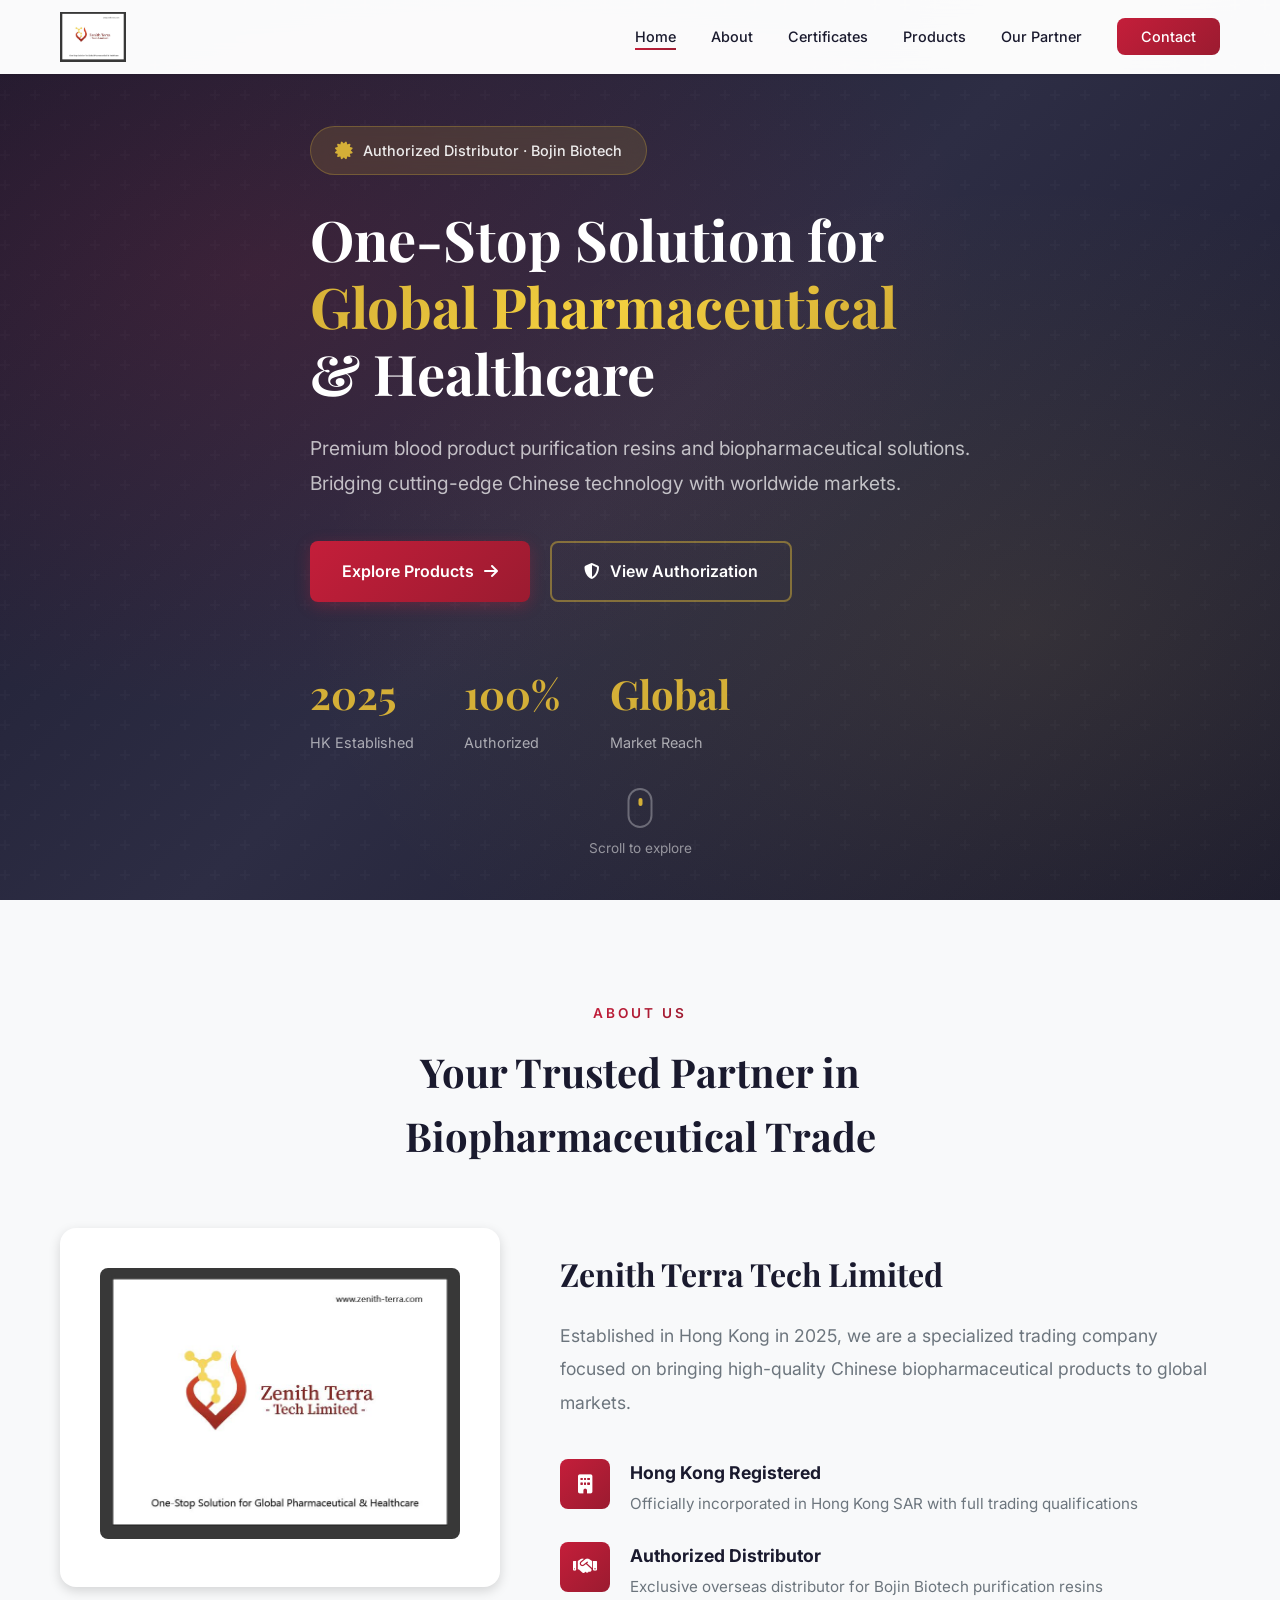
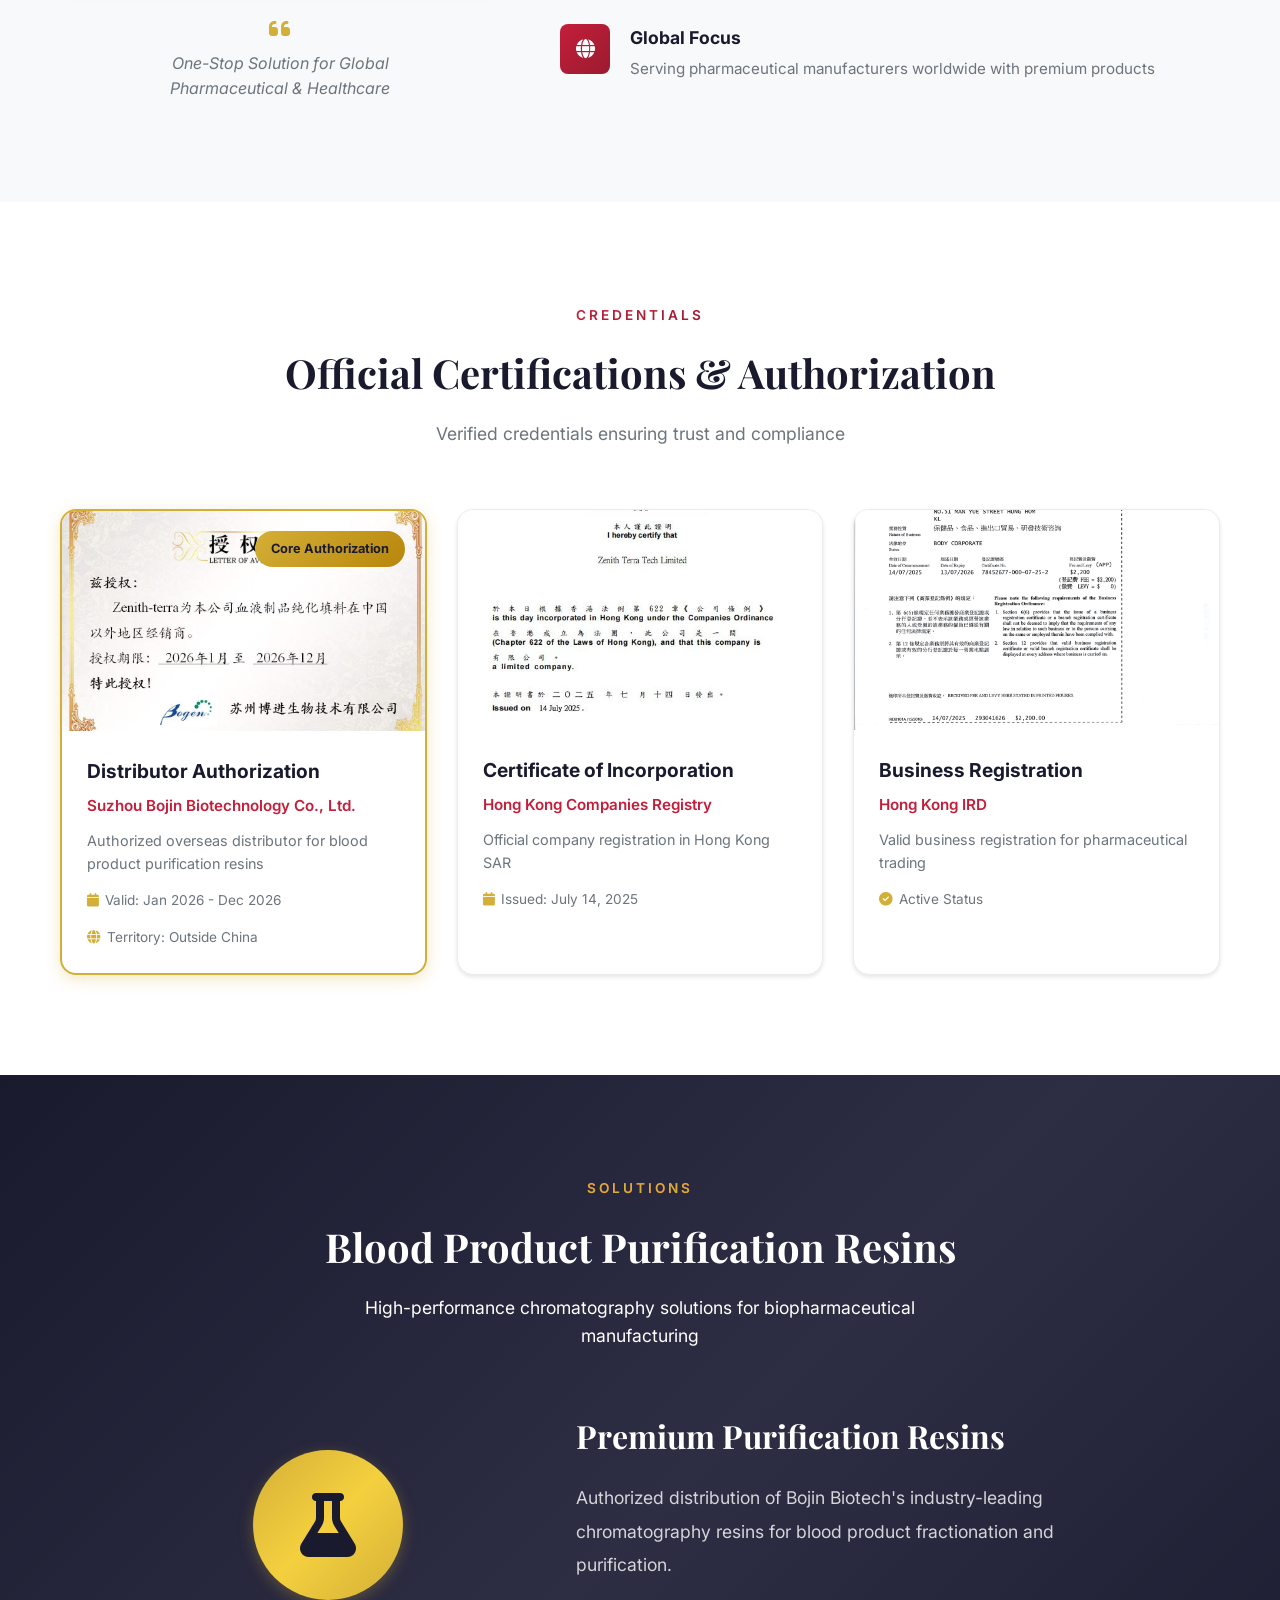
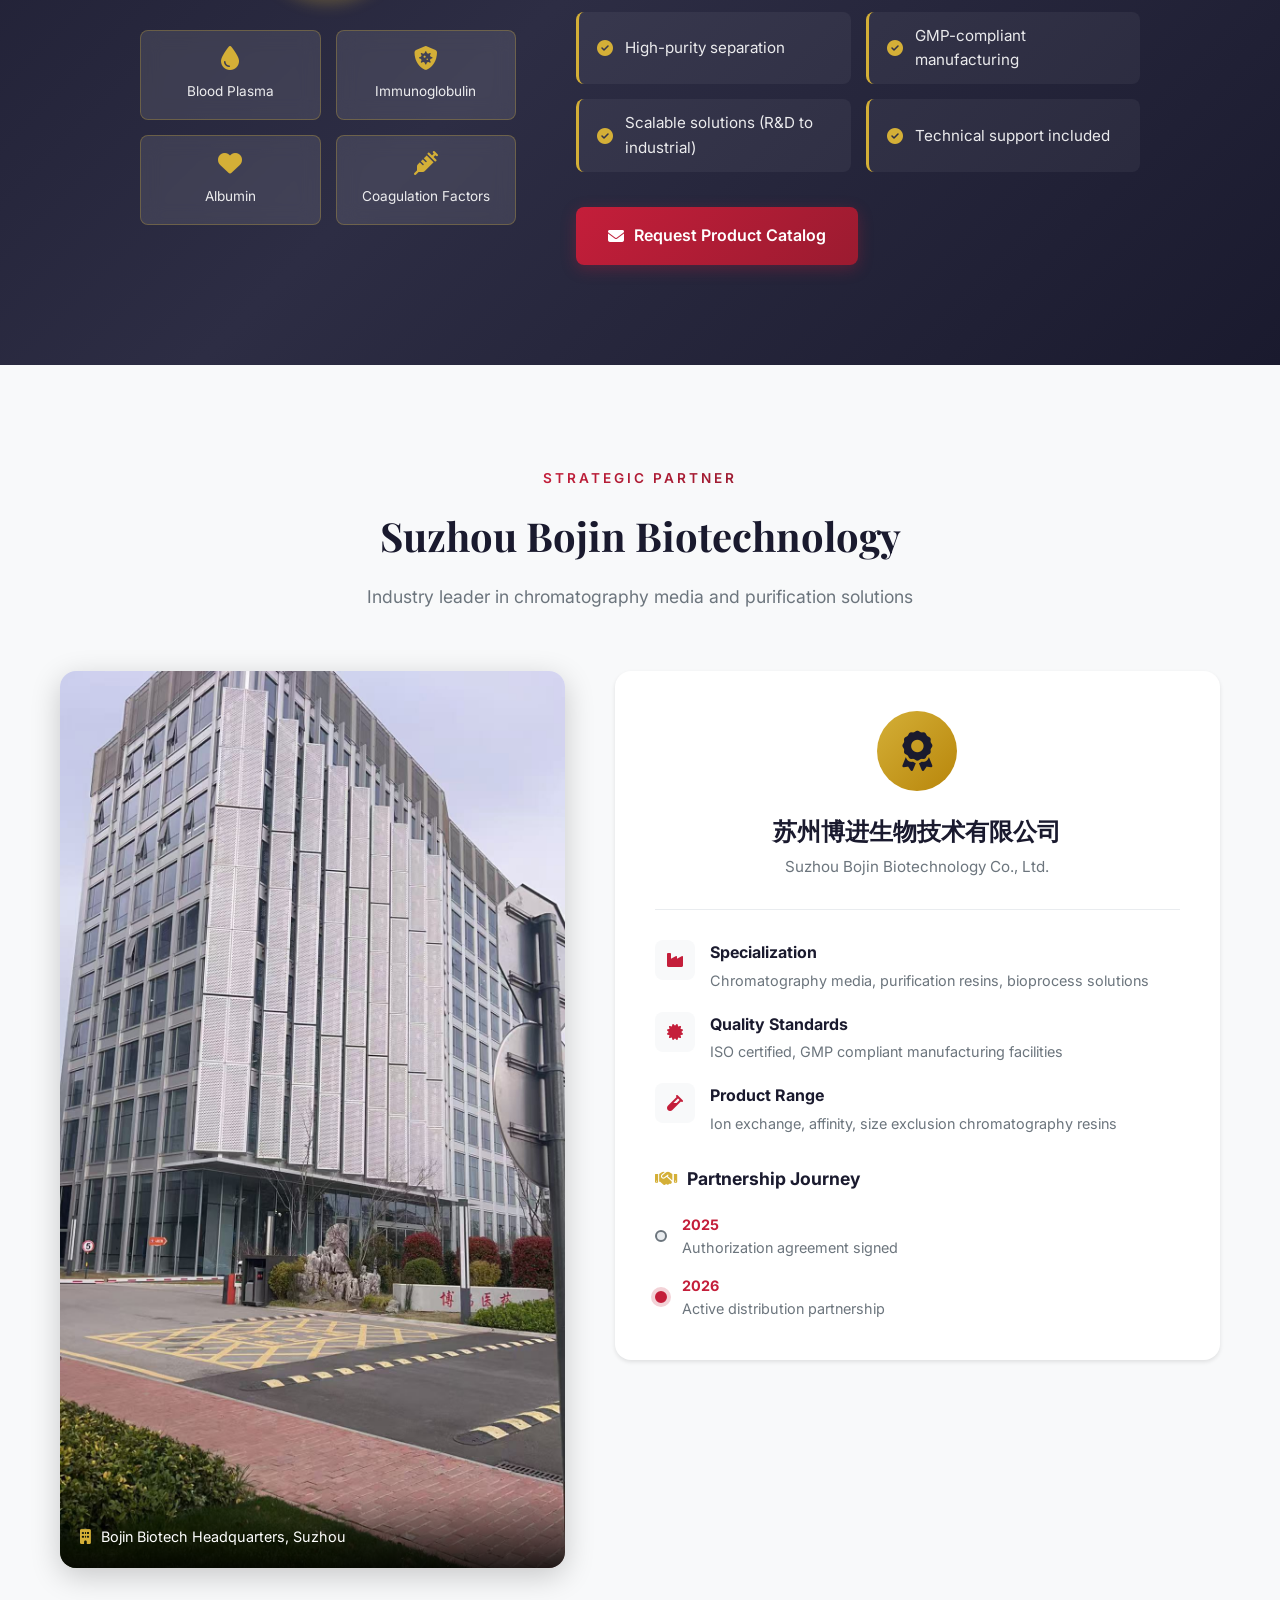
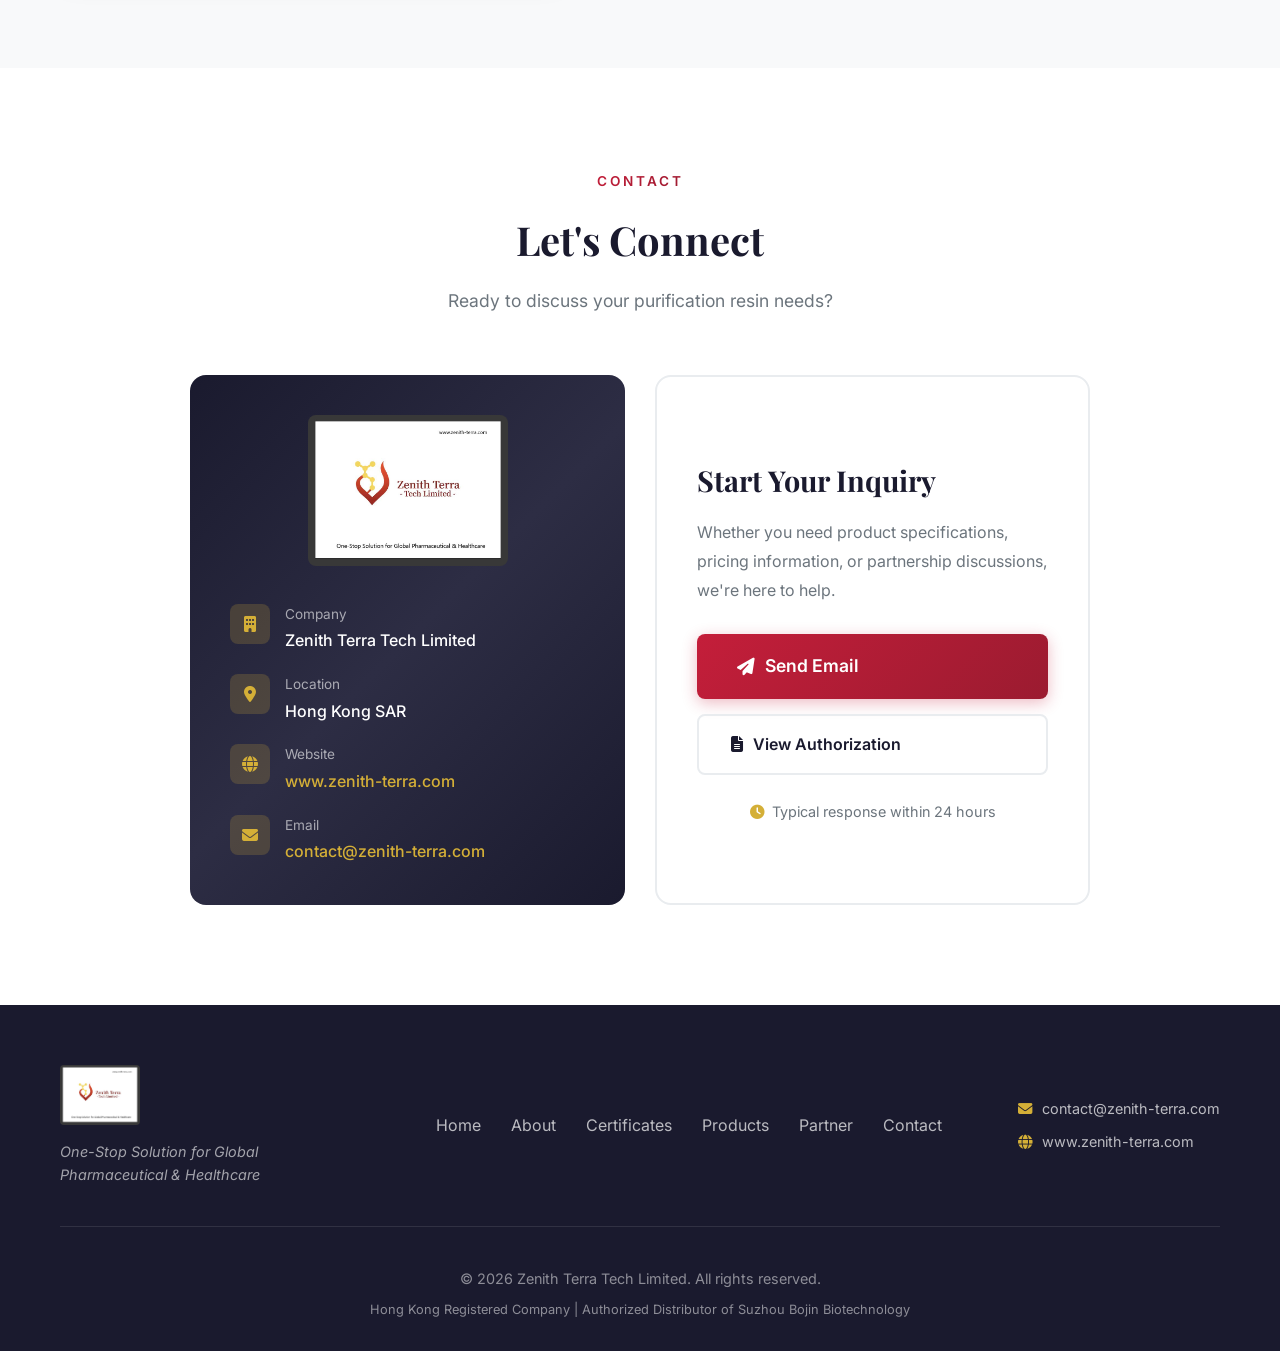
==== index.html @ bce4f22d "Website v2.0: Redesigned with logo, certificates, and optimized layout" ====
<!DOCTYPE html>
<html lang="en">
<head>
    <meta charset="UTF-8">
    <meta name="viewport" content="width=device-width, initial-scale=1.0">
    <title>Zenith Terra Tech Limited | Global Pharmaceutical Solutions</title>
    <meta name="description" content="Authorized distributor of blood product purification resins. One-Stop Solution for Global Pharmaceutical & Healthcare. Bridging Chinese biopharma technology with worldwide markets.">
    <link rel="stylesheet" href="styles.css">
    <link href="https://fonts.googleapis.com/css2?family=Inter:wght@300;400;500;600;700&family=Playfair+Display:wght@400;500;600;700&display=swap" rel="stylesheet">
    <link rel="stylesheet" href="https://cdnjs.cloudflare.com/ajax/libs/font-awesome/6.4.0/css/all.min.css">
</head>
<body>
    <!-- Navigation -->
    <nav class="navbar">
        <div class="container">
            <div class="nav-brand">
                <img src="images/logo.jpg" alt="Zenith Terra Tech Limited" class="nav-logo">
            </div>
            <ul class="nav-menu">
                <li><a href="#home" class="nav-link">Home</a></li>
                <li><a href="#about" class="nav-link">About</a></li>
                <li><a href="#certificates" class="nav-link">Certificates</a></li>
                <li><a href="#products" class="nav-link">Products</a></li>
                <li><a href="#partner" class="nav-link">Our Partner</a></li>
                <li><a href="#contact" class="nav-link contact-btn">Contact</a></li>
            </ul>
            <div class="hamburger">
                <span class="bar"></span>
                <span class="bar"></span>
                <span class="bar"></span>
            </div>
        </div>
    </nav>

    <!-- Hero Section -->
    <section id="home" class="hero">
        <div class="hero-bg">
            <div class="hero-pattern"></div>
        </div>
        <div class="container">
            <div class="hero-content">
                <div class="hero-badge">
                    <i class="fas fa-certificate"></i>
                    <span>Authorized Distributor · Bojin Biotech</span>
                </div>
                <h1 class="hero-title">
                    One-Stop Solution for<br>
                    <span class="highlight">Global Pharmaceutical</span><br>
                    & Healthcare
                </h1>
                <p class="hero-subtitle">
                    Premium blood product purification resins and biopharmaceutical solutions.<br>
                    Bridging cutting-edge Chinese technology with worldwide markets.
                </p>
                <div class="hero-cta">
                    <a href="#products" class="btn btn-primary">
                        <span>Explore Products</span>
                        <i class="fas fa-arrow-right"></i>
                    </a>
                    <a href="#certificates" class="btn btn-secondary">
                        <i class="fas fa-shield-alt"></i>
                        <span>View Authorization</span>
                    </a>
                </div>
                <div class="hero-stats">
                    <div class="stat-item">
                        <span class="stat-number">2025</span>
                        <span class="stat-label">HK Established</span>
                    </div>
                    <div class="stat-item">
                        <span class="stat-number">100%</span>
                        <span class="stat-label">Authorized</span>
                    </div>
                    <div class="stat-item">
                        <span class="stat-number">Global</span>
                        <span class="stat-label">Market Reach</span>
                    </div>
                </div>
            </div>
        </div>
        <div class="scroll-indicator">
            <div class="mouse"></div>
            <span>Scroll to explore</span>
        </div>
    </section>

    <!-- About Section -->
    <section id="about" class="about">
        <div class="container">
            <div class="section-header">
                <span class="section-tag">About Us</span>
                <h2 class="section-title">Your Trusted Partner in<br>Biopharmaceutical Trade</h2>
            </div>
            <div class="about-content">
                <div class="about-image">
                    <div class="about-logo-container">
                        <img src="images/logo.jpg" alt="Zenith Terra Tech Limited Logo" class="about-logo-img">
                    </div>
                    <div class="about-slogan">
                        <i class="fas fa-quote-left"></i>
                        <p>One-Stop Solution for Global Pharmaceutical & Healthcare</p>
                    </div>
                </div>
                <div class="about-text">
                    <h3>Zenith Terra Tech Limited</h3>
                    <p class="about-lead">
                        Established in Hong Kong in 2025, we are a specialized trading company focused on bringing high-quality Chinese biopharmaceutical products to global markets.
                    </p>
                    <div class="about-features">
                        <div class="feature-item">
                            <div class="feature-icon">
                                <i class="fas fa-building"></i>
                            </div>
                            <div class="feature-text">
                                <h4>Hong Kong Registered</h4>
                                <p>Officially incorporated in Hong Kong SAR with full trading qualifications</p>
                            </div>
                        </div>
                        <div class="feature-item">
                            <div class="feature-icon">
                                <i class="fas fa-handshake"></i>
                            </div>
                            <div class="feature-text">
                                <h4>Authorized Distributor</h4>
                                <p>Exclusive overseas distributor for Bojin Biotech purification resins</p>
                            </div>
                        </div>
                        <div class="feature-item">
                            <div class="feature-icon">
                                <i class="fas fa-globe"></i>
                            </div>
                            <div class="feature-text">
                                <h4>Global Focus</h4>
                                <p>Serving pharmaceutical manufacturers worldwide with premium products</p>
                            </div>
                        </div>
                    </div>
                </div>
            </div>
        </div>
    </section>

    <!-- Certificates Section -->
    <section id="certificates" class="certificates">
        <div class="container">
            <div class="section-header">
                <span class="section-tag">Credentials</span>
                <h2 class="section-title">Official Certifications & Authorization</h2>
                <p class="section-subtitle">Verified credentials ensuring trust and compliance</p>
            </div>
            <div class="certs-grid">
                <div class="cert-card featured">
                    <div class="cert-badge">Core Authorization</div>
                    <div class="cert-image">
                        <img src="images/授权书.jpg" alt="Authorization Certificate from Bojin Biotech">
                    </div>
                    <div class="cert-content">
                        <h3>Distributor Authorization</h3>
                        <p class="cert-issuer">Suzhou Bojin Biotechnology Co., Ltd.</p>
                        <p class="cert-desc">Authorized overseas distributor for blood product purification resins</p>
                        <div class="cert-meta">
                            <span><i class="fas fa-calendar"></i> Valid: Jan 2026 - Dec 2026</span>
                            <span><i class="fas fa-globe"></i> Territory: Outside China</span>
                        </div>
                    </div>
                </div>
                <div class="cert-card">
                    <div class="cert-image">
                        <img src="images/公司注册证明书.jpg" alt="Certificate of Incorporation">
                    </div>
                    <div class="cert-content">
                        <h3>Certificate of Incorporation</h3>
                        <p class="cert-issuer">Hong Kong Companies Registry</p>
                        <p class="cert-desc">Official company registration in Hong Kong SAR</p>
                        <div class="cert-meta">
                            <span><i class="fas fa-calendar"></i> Issued: July 14, 2025</span>
                        </div>
                    </div>
                </div>
                <div class="cert-card">
                    <div class="cert-image">
                        <img src="images/香港登记证.jpg" alt="Business Registration Certificate">
                    </div>
                    <div class="cert-content">
                        <h3>Business Registration</h3>
                        <p class="cert-issuer">Hong Kong IRD</p>
                        <p class="cert-desc">Valid business registration for pharmaceutical trading</p>
                        <div class="cert-meta">
                            <span><i class="fas fa-check-circle"></i> Active Status</span>
                        </div>
                    </div>
                </div>
            </div>
        </div>
    </section>

    <!-- Products Section -->
    <section id="products" class="products">
        <div class="container">
            <div class="section-header">
                <span class="section-tag">Solutions</span>
                <h2 class="section-title">Blood Product Purification Resins</h2>
                <p class="section-subtitle">High-performance chromatography solutions for biopharmaceutical manufacturing</p>
            </div>
            <div class="products-content">
                <div class="product-main">
                    <div class="product-visual">
                        <div class="product-icon-large">
                            <i class="fas fa-flask"></i>
                        </div>
                        <div class="product-applications">
                            <div class="app-item">
                                <i class="fas fa-tint"></i>
                                <span>Blood Plasma</span>
                            </div>
                            <div class="app-item">
                                <i class="fas fa-shield-virus"></i>
                                <span>Immunoglobulin</span>
                            </div>
                            <div class="app-item">
                                <i class="fas fa-heart"></i>
                                <span>Albumin</span>
                            </div>
                            <div class="app-item">
                                <i class="fas fa-syringe"></i>
                                <span>Coagulation Factors</span>
                            </div>
                        </div>
                    </div>
                    <div class="product-details">
                        <h3>Premium Purification Resins</h3>
                        <p class="product-lead">Authorized distribution of Bojin Biotech's industry-leading chromatography resins for blood product fractionation and purification.</p>
                        <div class="product-features">
                            <div class="pfeature">
                                <i class="fas fa-check-circle"></i>
                                <span>High-purity separation</span>
                            </div>
                            <div class="pfeature">
                                <i class="fas fa-check-circle"></i>
                                <span>GMP-compliant manufacturing</span>
                            </div>
                            <div class="pfeature">
                                <i class="fas fa-check-circle"></i>
                                <span>Scalable solutions (R&D to industrial)</span>
                            </div>
                            <div class="pfeature">
                                <i class="fas fa-check-circle"></i>
                                <span>Technical support included</span>
                            </div>
                        </div>
                        <div class="product-cta">
                            <a href="#contact" class="btn btn-primary">
                                <i class="fas fa-envelope"></i>
                                <span>Request Product Catalog</span>
                            </a>
                        </div>
                    </div>
                </div>
            </div>
        </div>
    </section>

    <!-- Partner Section -->
    <section id="partner" class="partner">
        <div class="container">
            <div class="section-header">
                <span class="section-tag">Strategic Partner</span>
                <h2 class="section-title">Suzhou Bojin Biotechnology</h2>
                <p class="section-subtitle">Industry leader in chromatography media and purification solutions</p>
            </div>
            <div class="partner-content">
                <div class="partner-image">
                    <img src="images/苏州博瑞医药外景.jpg" alt="Suzhou Bojin Biotech Facility">
                    <div class="partner-image-caption">
                        <i class="fas fa-building"></i>
                        <span>Bojin Biotech Headquarters, Suzhou</span>
                    </div>
                </div>
                <div class="partner-info">
                    <div class="partner-logo-section">
                        <div class="partner-logo-icon">
                            <i class="fas fa-award"></i>
                        </div>
                        <h3>苏州博进生物技术有限公司</h3>
                        <p class="partner-en">Suzhou Bojin Biotechnology Co., Ltd.</p>
                    </div>
                    <div class="partner-details">
                        <div class="pdetail">
                            <i class="fas fa-industry"></i>
                            <div>
                                <h4>Specialization</h4>
                                <p>Chromatography media, purification resins, bioprocess solutions</p>
                            </div>
                        </div>
                        <div class="pdetail">
                            <i class="fas fa-certificate"></i>
                            <div>
                                <h4>Quality Standards</h4>
                                <p>ISO certified, GMP compliant manufacturing facilities</p>
                            </div>
                        </div>
                        <div class="pdetail">
                            <i class="fas fa-vial"></i>
                            <div>
                                <h4>Product Range</h4>
                                <p>Ion exchange, affinity, size exclusion chromatography resins</p>
                            </div>
                        </div>
                    </div>
                    <div class="partner-meeting">
                        <h4><i class="fas fa-handshake"></i> Partnership Journey</h4>
                        <div class="meeting-timeline">
                            <div class="timeline-item">
                                <div class="timeline-dot"></div>
                                <div class="timeline-content">
                                    <span class="timeline-date">2025</span>
                                    <p>Authorization agreement signed</p>
                                </div>
                            </div>
                            <div class="timeline-item">
                                <div class="timeline-dot active"></div>
                                <div class="timeline-content">
                                    <span class="timeline-date">2026</span>
                                    <p>Active distribution partnership</p>
                                </div>
                            </div>
                        </div>
                    </div>
                </div>
            </div>
        </div>
    </section>

    <!-- Contact Section -->
    <section id="contact" class="contact">
        <div class="container">
            <div class="section-header">
                <span class="section-tag">Contact</span>
                <h2 class="section-title">Let's Connect</h2>
                <p class="section-subtitle">Ready to discuss your purification resin needs?</p>
            </div>
            <div class="contact-content">
                <div class="contact-info">
                    <div class="contact-card primary">
                        <div class="contact-card-header">
                            <img src="images/logo.jpg" alt="Zenith Terra" class="contact-logo">
                        </div>
                        <div class="contact-details">
                            <div class="cdetail">
                                <i class="fas fa-building"></i>
                                <div>
                                    <span class="clabel">Company</span>
                                    <span class="cvalue">Zenith Terra Tech Limited</span>
                                </div>
                            </div>
                            <div class="cdetail">
                                <i class="fas fa-map-marker-alt"></i>
                                <div>
                                    <span class="clabel">Location</span>
                                    <span class="cvalue">Hong Kong SAR</span>
                                </div>
                            </div>
                            <div class="cdetail">
                                <i class="fas fa-globe"></i>
                                <div>
                                    <span class="clabel">Website</span>
                                    <a href="https://www.zenith-terra.com" class="cvalue link">www.zenith-terra.com</a>
                                </div>
                            </div>
                            <div class="cdetail">
                                <i class="fas fa-envelope"></i>
                                <div>
                                    <span class="clabel">Email</span>
                                    <a href="mailto:contact@zenith-terra.com" class="cvalue link">contact@zenith-terra.com</a>
                                </div>
                            </div>
                        </div>
                    </div>
                    <div class="contact-cta-box">
                        <h3>Start Your Inquiry</h3>
                        <p>Whether you need product specifications, pricing information, or partnership discussions, we're here to help.</p>
                        <div class="cta-buttons">
                            <a href="mailto:contact@zenith-terra.com" class="btn btn-primary btn-large">
                                <i class="fas fa-paper-plane"></i>
                                <span>Send Email</span>
                            </a>
                            <a href="images/授权书.jpg" target="_blank" class="btn btn-outline">
                                <i class="fas fa-file-alt"></i>
                                <span>View Authorization</span>
                            </a>
                        </div>
                        <div class="response-time">
                            <i class="fas fa-clock"></i>
                            <span>Typical response within 24 hours</span>
                        </div>
                    </div>
                </div>
            </div>
        </div>
    </section>

    <!-- Footer -->
    <footer class="footer">
        <div class="container">
            <div class="footer-content">
                <div class="footer-brand">
                    <img src="images/logo.jpg" alt="Zenith Terra Tech Limited" class="footer-logo">
                    <p class="footer-slogan">One-Stop Solution for Global Pharmaceutical & Healthcare</p>
                </div>
                <div class="footer-links">
                    <a href="#home">Home</a>
                    <a href="#about">About</a>
                    <a href="#certificates">Certificates</a>
                    <a href="#products">Products</a>
                    <a href="#partner">Partner</a>
                    <a href="#contact">Contact</a>
                </div>
                <div class="footer-contact">
                    <a href="mailto:contact@zenith-terra.com" class="footer-email">
                        <i class="fas fa-envelope"></i>
                        contact@zenith-terra.com
                    </a>
                    <a href="https://www.zenith-terra.com" class="footer-web">
                        <i class="fas fa-globe"></i>
                        www.zenith-terra.com
                    </a>
                </div>
            </div>
            <div class="footer-bottom">
                <p>&copy; 2026 Zenith Terra Tech Limited. All rights reserved.</p>
                <p class="footer-reg">Hong Kong Registered Company | Authorized Distributor of Suzhou Bojin Biotechnology</p>
            </div>
        </div>
    </footer>

    <script src="script.js"></script>
</body>
</html>
---- styles.css ----
/* Zenith Terra Tech Limited - Modern Biopharmaceutical Website */
/* Color Theme: Red (#C41E3A) and Gold (#D4AF37) - Matching Logo */

:root {
    /* Brand Colors - Matching Logo */
    --primary: #C41E3A;
    --primary-dark: #9B1B30;
    --primary-light: #E53935;
    --secondary: #D4AF37;
    --secondary-light: #F4D03F;
    --gold-gradient: linear-gradient(135deg, #D4AF37 0%, #F4D03F 50%, #D4AF37 100%);
    --red-gradient: linear-gradient(135deg, #C41E3A 0%, #E53935 100%);
    
    /* Supporting Colors */
    --dark: #1a1a2e;
    --dark-light: #252542;
    --light: #f8f9fa;
    --gray: #6c757d;
    --gray-light: #e9ecef;
    --white: #ffffff;
    
    /* Gradients */
    --gradient-primary: linear-gradient(135deg, #C41E3A 0%, #9B1B30 100%);
    --gradient-gold: linear-gradient(135deg, #D4AF37 0%, #B8860B 100%);
    --gradient-hero: linear-gradient(135deg, #1a1a2e 0%, #2d2d44 50%, #1a1a2e 100%);
    
    /* Shadows */
    --shadow-sm: 0 2px 4px rgba(0,0,0,0.1);
    --shadow-md: 0 4px 12px rgba(0,0,0,0.15);
    --shadow-lg: 0 8px 30px rgba(0,0,0,0.2);
    --shadow-gold: 0 4px 15px rgba(212, 175, 55, 0.3);
    --shadow-red: 0 4px 15px rgba(196, 30, 58, 0.3);
    
    /* Radius */
    --radius-sm: 4px;
    --radius-md: 8px;
    --radius-lg: 16px;
    --radius-xl: 24px;
    
    /* Transitions */
    --transition: all 0.3s ease;
}

* {
    margin: 0;
    padding: 0;
    box-sizing: border-box;
}

body {
    font-family: 'Inter', -apple-system, BlinkMacSystemFont, sans-serif;
    line-height: 1.6;
    color: var(--dark);
    background: var(--white);
    overflow-x: hidden;
}

.container {
    max-width: 1200px;
    margin: 0 auto;
    padding: 0 20px;
}

/* Navigation */
.navbar {
    position: fixed;
    top: 0;
    left: 0;
    right: 0;
    background: rgba(255,255,255,0.98);
    backdrop-filter: blur(20px);
    z-index: 1000;
    padding: 12px 0;
    box-shadow: var(--shadow-sm);
    transition: var(--transition);
}

.navbar.scrolled {
    padding: 8px 0;
    box-shadow: var(--shadow-md);
}

.navbar .container {
    display: flex;
    justify-content: space-between;
    align-items: center;
}

.nav-brand {
    display: flex;
    align-items: center;
}

.nav-logo {
    height: 50px;
    width: auto;
    object-fit: contain;
}

.nav-menu {
    display: flex;
    list-style: none;
    gap: 35px;
}

.nav-link {
    color: var(--dark);
    text-decoration: none;
    font-size: 0.9rem;
    font-weight: 500;
    transition: var(--transition);
    position: relative;
}

.nav-link::after {
    content: '';
    position: absolute;
    bottom: -5px;
    left: 0;
    width: 0;
    height: 2px;
    background: var(--gradient-primary);
    transition: var(--transition);
}

.nav-link:hover::after,
.nav-link.active::after {
    width: 100%;
}

.nav-link:hover {
    color: var(--primary);
}

.contact-btn {
    background: var(--gradient-primary);
    color: var(--white) !important;
    padding: 10px 24px;
    border-radius: var(--radius-md);
    transition: var(--transition);
}

.contact-btn::after {
    display: none;
}

.contact-btn:hover {
    transform: translateY(-2px);
    box-shadow: var(--shadow-red);
}

.hamburger {
    display: none;
    flex-direction: column;
    cursor: pointer;
    gap: 5px;
}

.bar {
    width: 25px;
    height: 2px;
    background: var(--dark);
    transition: var(--transition);
}

/* Hero Section */
.hero {
    min-height: 100vh;
    display: flex;
    align-items: center;
    position: relative;
    background: var(--gradient-hero);
    overflow: hidden;
    padding-top: 80px;
}

.hero-bg {
    position: absolute;
    top: 0;
    left: 0;
    right: 0;
    bottom: 0;
}

.hero-pattern {
    position: absolute;
    top: 0;
    left: 0;
    right: 0;
    bottom: 0;
    background: 
        radial-gradient(ellipse at 20% 30%, rgba(196, 30, 58, 0.15) 0%, transparent 50%),
        radial-gradient(ellipse at 80% 70%, rgba(212, 175, 55, 0.1) 0%, transparent 50%),
        url("data:image/svg+xml,%3Csvg width='60' height='60' viewBox='0 0 60 60' xmlns='http://www.w3.org/2000/svg'%3E%3Cg fill='none' fill-rule='evenodd'%3E%3Cg fill='%23ffffff' fill-opacity='0.02'%3E%3Cpath d='M36 34v-4h-2v4h-4v2h4v4h2v-4h4v-2h-4zm0-30V0h-2v4h-4v2h4v4h2V6h4V4h-4zM6 34v-4H4v4H0v2h4v4h2v-4h4v-2H6zM6 4V0H4v4H0v2h4v4h2V6h4V4H6z'/%3E%3C/g%3E%3C/g%3E%3C/svg%3E");
}

.hero-content {
    position: relative;
    z-index: 2;
    max-width: 800px;
}

.hero-badge {
    display: inline-flex;
    align-items: center;
    gap: 10px;
    background: rgba(212, 175, 55, 0.15);
    backdrop-filter: blur(10px);
    padding: 12px 24px;
    border-radius: 50px;
    margin-bottom: 30px;
    border: 1px solid rgba(212, 175, 55, 0.3);
}

.hero-badge i {
    color: var(--secondary);
    font-size: 1.1rem;
}

.hero-badge span {
    color: rgba(255,255,255,0.9);
    font-size: 0.9rem;
    font-weight: 500;
}

.hero-title {
    font-family: 'Playfair Display', serif;
    font-size: 3.5rem;
    font-weight: 700;
    color: var(--white);
    line-height: 1.2;
    margin-bottom: 25px;
}

.hero-title .highlight {
    background: var(--gold-gradient);
    -webkit-background-clip: text;
    -webkit-text-fill-color: transparent;
    background-clip: text;
}

.hero-subtitle {
    font-size: 1.2rem;
    color: rgba(255,255,255,0.7);
    margin-bottom: 40px;
    line-height: 1.8;
}

.hero-cta {
    display: flex;
    gap: 20px;
    margin-bottom: 60px;
}

.btn {
    display: inline-flex;
    align-items: center;
    gap: 10px;
    padding: 16px 32px;
    border-radius: var(--radius-md);
    font-size: 1rem;
    font-weight: 600;
    text-decoration: none;
    transition: var(--transition);
    border: none;
    cursor: pointer;
}

.btn-primary {
    background: var(--gradient-primary);
    color: var(--white);
    box-shadow: var(--shadow-red);
}

.btn-primary:hover {
    transform: translateY(-3px);
    box-shadow: 0 8px 25px rgba(196, 30, 58, 0.4);
}

.btn-secondary {
    background: transparent;
    color: var(--white);
    border: 2px solid rgba(212, 175, 55, 0.5);
}

.btn-secondary:hover {
    background: rgba(212, 175, 55, 0.1);
    border-color: var(--secondary);
}

.btn-outline {
    background: transparent;
    color: var(--dark);
    border: 2px solid var(--gray-light);
}

.btn-outline:hover {
    border-color: var(--primary);
    color: var(--primary);
}

.btn-large {
    padding: 18px 40px;
    font-size: 1.1rem;
}

.hero-stats {
    display: flex;
    gap: 50px;
}

.stat-item {
    display: flex;
    flex-direction: column;
}

.stat-number {
    font-family: 'Playfair Display', serif;
    font-size: 2.5rem;
    font-weight: 700;
    color: var(--secondary);
}

.stat-label {
    font-size: 0.9rem;
    color: rgba(255,255,255,0.6);
    margin-top: 5px;
}

.scroll-indicator {
    position: absolute;
    bottom: 40px;
    left: 50%;
    transform: translateX(-50%);
    display: flex;
    flex-direction: column;
    align-items: center;
    gap: 10px;
    color: rgba(255,255,255,0.5);
    font-size: 0.85rem;
}

.mouse {
    width: 25px;
    height: 40px;
    border: 2px solid rgba(255,255,255,0.3);
    border-radius: 15px;
    position: relative;
}

.mouse::before {
    content: '';
    position: absolute;
    top: 8px;
    left: 50%;
    transform: translateX(-50%);
    width: 4px;
    height: 8px;
    background: var(--secondary);
    border-radius: 2px;
    animation: scroll 2s infinite;
}

@keyframes scroll {
    0%, 100% { opacity: 1; transform: translateX(-50%) translateY(0); }
    50% { opacity: 0.5; transform: translateX(-50%) translateY(5px); }
}

/* Section Styles */
section {
    padding: 100px 0;
}

.section-header {
    text-align: center;
    margin-bottom: 60px;
}

.section-tag {
    display: inline-block;
    background: var(--gradient-primary);
    -webkit-background-clip: text;
    -webkit-text-fill-color: transparent;
    background-clip: text;
    font-size: 0.85rem;
    font-weight: 600;
    letter-spacing: 3px;
    text-transform: uppercase;
    margin-bottom: 15px;
}

.section-title {
    font-family: 'Playfair Display', serif;
    font-size: 2.5rem;
    font-weight: 700;
    color: var(--dark);
    margin-bottom: 15px;
}

.section-subtitle {
    font-size: 1.1rem;
    color: var(--gray);
    max-width: 600px;
    margin: 0 auto;
}

/* About Section */
.about {
    background: var(--light);
}

.about-content {
    display: grid;
    grid-template-columns: 1fr 1.5fr;
    gap: 60px;
    align-items: center;
}

.about-image {
    display: flex;
    flex-direction: column;
    align-items: center;
}

.about-logo-container {
    background: var(--white);
    padding: 40px;
    border-radius: var(--radius-lg);
    box-shadow: var(--shadow-md);
    margin-bottom: 30px;
}

.about-logo-img {
    max-width: 100%;
    height: auto;
    border-radius: var(--radius-md);
}

.about-slogan {
    text-align: center;
    color: var(--gray);
    font-style: italic;
    max-width: 300px;
}

.about-slogan i {
    color: var(--secondary);
    font-size: 1.5rem;
    margin-bottom: 10px;
    display: block;
}

.about-text h3 {
    font-family: 'Playfair Display', serif;
    font-size: 2rem;
    color: var(--dark);
    margin-bottom: 20px;
}

.about-lead {
    font-size: 1.1rem;
    color: var(--gray);
    line-height: 1.9;
    margin-bottom: 40px;
}

.about-features {
    display: flex;
    flex-direction: column;
    gap: 25px;
}

.feature-item {
    display: flex;
    gap: 20px;
    align-items: flex-start;
}

.feature-icon {
    width: 50px;
    height: 50px;
    min-width: 50px;
    background: var(--gradient-primary);
    border-radius: var(--radius-md);
    display: flex;
    align-items: center;
    justify-content: center;
    color: var(--white);
    font-size: 1.2rem;
}

.feature-text h4 {
    font-size: 1.1rem;
    color: var(--dark);
    margin-bottom: 5px;
}

.feature-text p {
    font-size: 0.95rem;
    color: var(--gray);
}

/* Certificates Section */
.certificates {
    background: var(--white);
}

.certs-grid {
    display: grid;
    grid-template-columns: repeat(3, 1fr);
    gap: 30px;
}

.cert-card {
    background: var(--white);
    border-radius: var(--radius-lg);
    overflow: hidden;
    box-shadow: var(--shadow-sm);
    border: 1px solid var(--gray-light);
    transition: var(--transition);
    position: relative;
}

.cert-card:hover {
    transform: translateY(-10px);
    box-shadow: var(--shadow-lg);
}

.cert-card.featured {
    border: 2px solid var(--secondary);
    box-shadow: var(--shadow-gold);
}

.cert-badge {
    position: absolute;
    top: 20px;
    right: 20px;
    background: var(--gradient-gold);
    color: var(--dark);
    padding: 8px 16px;
    border-radius: 20px;
    font-size: 0.8rem;
    font-weight: 700;
    z-index: 10;
}

.cert-image {
    height: 220px;
    overflow: hidden;
    background: var(--light);
}

.cert-image img {
    width: 100%;
    height: 100%;
    object-fit: cover;
    transition: var(--transition);
}

.cert-card:hover .cert-image img {
    transform: scale(1.05);
}

.cert-content {
    padding: 25px;
}

.cert-content h3 {
    font-size: 1.2rem;
    color: var(--dark);
    margin-bottom: 8px;
}

.cert-issuer {
    color: var(--primary);
    font-weight: 600;
    font-size: 0.95rem;
    margin-bottom: 10px;
}

.cert-desc {
    color: var(--gray);
    font-size: 0.9rem;
    margin-bottom: 15px;
    line-height: 1.6;
}

.cert-meta {
    display: flex;
    flex-wrap: wrap;
    gap: 15px;
}

.cert-meta span {
    display: flex;
    align-items: center;
    gap: 6px;
    font-size: 0.85rem;
    color: var(--gray);
}

.cert-meta i {
    color: var(--secondary);
}

/* Products Section */
.products {
    background: var(--gradient-hero);
    color: var(--white);
}

.products .section-title,
.products .section-subtitle {
    color: var(--white);
}

.products .section-tag {
    -webkit-text-fill-color: var(--secondary);
}

.products-content {
    max-width: 1000px;
    margin: 0 auto;
}

.product-main {
    display: grid;
    grid-template-columns: 1fr 1.5fr;
    gap: 60px;
    align-items: center;
}

.product-visual {
    display: flex;
    flex-direction: column;
    align-items: center;
    gap: 30px;
}

.product-icon-large {
    width: 150px;
    height: 150px;
    background: var(--gold-gradient);
    border-radius: 50%;
    display: flex;
    align-items: center;
    justify-content: center;
    font-size: 4rem;
    color: var(--dark);
    box-shadow: var(--shadow-gold);
}

.product-applications {
    display: grid;
    grid-template-columns: repeat(2, 1fr);
    gap: 15px;
    width: 100%;
}

.app-item {
    background: rgba(255,255,255,0.1);
    backdrop-filter: blur(10px);
    padding: 15px;
    border-radius: var(--radius-md);
    text-align: center;
    border: 1px solid rgba(212, 175, 55, 0.3);
    transition: var(--transition);
}

.app-item:hover {
    background: rgba(212, 175, 55, 0.15);
    transform: translateY(-3px);
}

.app-item i {
    display: block;
    font-size: 1.5rem;
    color: var(--secondary);
    margin-bottom: 8px;
}

.app-item span {
    font-size: 0.85rem;
    color: rgba(255,255,255,0.9);
}

.product-details h3 {
    font-family: 'Playfair Display', serif;
    font-size: 2rem;
    margin-bottom: 20px;
}

.product-lead {
    font-size: 1.1rem;
    color: rgba(255,255,255,0.8);
    line-height: 1.9;
    margin-bottom: 30px;
}

.product-features {
    display: grid;
    grid-template-columns: repeat(2, 1fr);
    gap: 15px;
    margin-bottom: 35px;
}

.pfeature {
    display: flex;
    align-items: center;
    gap: 12px;
    background: rgba(255,255,255,0.05);
    padding: 12px 18px;
    border-radius: var(--radius-md);
    border-left: 3px solid var(--secondary);
}

.pfeature i {
    color: var(--secondary);
}

.pfeature span {
    font-size: 0.95rem;
    color: rgba(255,255,255,0.9);
}

/* Partner Section */
.partner {
    background: var(--light);
}

.partner-content {
    display: grid;
    grid-template-columns: 1fr 1.2fr;
    gap: 50px;
    align-items: start;
}

.partner-image {
    position: relative;
    border-radius: var(--radius-lg);
    overflow: hidden;
    box-shadow: var(--shadow-lg);
}

.partner-image img {
    width: 100%;
    height: auto;
    display: block;
}

.partner-image-caption {
    position: absolute;
    bottom: 0;
    left: 0;
    right: 0;
    background: linear-gradient(to top, rgba(0,0,0,0.8), transparent);
    padding: 30px 20px 20px;
    color: var(--white);
    display: flex;
    align-items: center;
    gap: 10px;
    font-size: 0.9rem;
}

.partner-image-caption i {
    color: var(--secondary);
}

.partner-info {
    background: var(--white);
    padding: 40px;
    border-radius: var(--radius-lg);
    box-shadow: var(--shadow-sm);
}

.partner-logo-section {
    text-align: center;
    margin-bottom: 30px;
    padding-bottom: 30px;
    border-bottom: 1px solid var(--gray-light);
}

.partner-logo-icon {
    width: 80px;
    height: 80px;
    background: var(--gradient-gold);
    border-radius: 50%;
    display: flex;
    align-items: center;
    justify-content: center;
    font-size: 2.5rem;
    color: var(--dark);
    margin: 0 auto 20px;
}

.partner-logo-section h3 {
    font-family: 'Playfair Display', serif;
    font-size: 1.5rem;
    color: var(--dark);
    margin-bottom: 5px;
}

.partner-en {
    color: var(--gray);
    font-size: 0.95rem;
}

.partner-details {
    display: flex;
    flex-direction: column;
    gap: 20px;
    margin-bottom: 30px;
}

.pdetail {
    display: flex;
    gap: 15px;
    align-items: flex-start;
}

.pdetail i {
    width: 40px;
    height: 40px;
    min-width: 40px;
    background: var(--light);
    border-radius: var(--radius-md);
    display: flex;
    align-items: center;
    justify-content: center;
    color: var(--primary);
    font-size: 1rem;
}

.pdetail h4 {
    font-size: 1rem;
    color: var(--dark);
    margin-bottom: 3px;
}

.pdetail p {
    font-size: 0.9rem;
    color: var(--gray);
}

.partner-meeting h4 {
    font-size: 1.1rem;
    color: var(--dark);
    margin-bottom: 20px;
    display: flex;
    align-items: center;
    gap: 10px;
}

.partner-meeting h4 i {
    color: var(--secondary);
}

.meeting-timeline {
    display: flex;
    flex-direction: column;
    gap: 15px;
}

.timeline-item {
    display: flex;
    align-items: center;
    gap: 15px;
}

.timeline-dot {
    width: 12px;
    height: 12px;
    border-radius: 50%;
    background: var(--gray-light);
    border: 2px solid var(--gray);
}

.timeline-dot.active {
    background: var(--primary);
    border-color: var(--primary);
    box-shadow: 0 0 0 4px rgba(196, 30, 58, 0.2);
}

.timeline-content {
    display: flex;
    flex-direction: column;
}

.timeline-date {
    font-weight: 700;
    color: var(--primary);
    font-size: 0.9rem;
}

.timeline-content p {
    font-size: 0.9rem;
    color: var(--gray);
}

/* Contact Section */
.contact {
    background: var(--white);
}

.contact-content {
    max-width: 900px;
    margin: 0 auto;
}

.contact-info {
    display: grid;
    grid-template-columns: 1fr 1fr;
    gap: 30px;
}

.contact-card {
    background: var(--light);
    border-radius: var(--radius-lg);
    padding: 40px;
    border: 1px solid var(--gray-light);
}

.contact-card.primary {
    background: var(--gradient-hero);
    color: var(--white);
    border: none;
}

.contact-card-header {
    text-align: center;
    margin-bottom: 30px;
}

.contact-logo {
    max-width: 200px;
    height: auto;
    border-radius: var(--radius-md);
}

.contact-details {
    display: flex;
    flex-direction: column;
    gap: 20px;
}

.cdetail {
    display: flex;
    align-items: flex-start;
    gap: 15px;
}

.cdetail i {
    width: 40px;
    height: 40px;
    background: rgba(212, 175, 55, 0.2);
    border-radius: var(--radius-md);
    display: flex;
    align-items: center;
    justify-content: center;
    color: var(--secondary);
    font-size: 1rem;
}

.cdetail .clabel {
    display: block;
    font-size: 0.85rem;
    color: rgba(255,255,255,0.6);
    margin-bottom: 3px;
}

.cdetail .cvalue {
    display: block;
    font-size: 1rem;
    color: var(--white);
    font-weight: 500;
}

.cdetail .cvalue.link {
    color: var(--secondary);
    text-decoration: none;
}

.cdetail .cvalue.link:hover {
    text-decoration: underline;
}

.contact-cta-box {
    display: flex;
    flex-direction: column;
    justify-content: center;
    background: var(--white);
    border: 2px solid var(--gray-light);
    border-radius: var(--radius-lg);
    padding: 40px;
}

.contact-cta-box h3 {
    font-family: 'Playfair Display', serif;
    font-size: 1.8rem;
    color: var(--dark);
    margin-bottom: 15px;
}

.contact-cta-box > p {
    color: var(--gray);
    line-height: 1.8;
    margin-bottom: 30px;
}

.cta-buttons {
    display: flex;
    flex-direction: column;
    gap: 15px;
    margin-bottom: 25px;
}

.response-time {
    display: flex;
    align-items: center;
    justify-content: center;
    gap: 8px;
    color: var(--gray);
    font-size: 0.9rem;
}

.response-time i {
    color: var(--secondary);
}

/* Footer */
.footer {
    background: var(--dark);
    color: var(--white);
    padding: 60px 0 30px;
}

.footer-content {
    display: flex;
    justify-content: space-between;
    align-items: center;
    margin-bottom: 40px;
    padding-bottom: 40px;
    border-bottom: 1px solid rgba(255,255,255,0.1);
}

.footer-brand {
    display: flex;
    flex-direction: column;
    align-items: flex-start;
    max-width: 300px;
}

.footer-logo {
    height: 60px;
    width: auto;
    margin-bottom: 15px;
    border-radius: var(--radius-sm);
}

.footer-slogan {
    font-size: 0.9rem;
    color: rgba(255,255,255,0.6);
    font-style: italic;
}

.footer-links {
    display: flex;
    gap: 30px;
}

.footer-links a {
    color: rgba(255,255,255,0.7);
    text-decoration: none;
    transition: var(--transition);
}

.footer-links a:hover {
    color: var(--secondary);
}

.footer-contact {
    display: flex;
    flex-direction: column;
    gap: 10px;
}

.footer-email,
.footer-web {
    display: flex;
    align-items: center;
    gap: 10px;
    color: rgba(255,255,255,0.7);
    text-decoration: none;
    font-size: 0.9rem;
    transition: var(--transition);
}

.footer-email:hover,
.footer-web:hover {
    color: var(--secondary);
}

.footer-email i,
.footer-web i {
    color: var(--secondary);
}

.footer-bottom {
    text-align: center;
}

.footer-bottom p {
    color: rgba(255,255,255,0.5);
    font-size: 0.9rem;
}

.footer-reg {
    margin-top: 10px;
    font-size: 0.8rem !important;
}

/* Responsive Design */
@media (max-width: 1024px) {
    .hero-title {
        font-size: 2.8rem;
    }
    
    .about-content,
    .product-main,
    .partner-content {
        grid-template-columns: 1fr;
        gap: 40px;
    }
    
    .about-image {
        order: -1;
    }
    
    .certs-grid {
        grid-template-columns: repeat(2, 1fr);
    }
    
    .cert-card.featured {
        grid-column: span 2;
    }
    
    .contact-info {
        grid-template-columns: 1fr;
    }
}

@media (max-width: 768px) {
    .nav-menu {
        position: fixed;
        left: -100%;
        top: 70px;
        flex-direction: column;
        background: var(--white);
        width: 100%;
        text-align: center;
        transition: var(--transition);
        box-shadow: var(--shadow-md);
        padding: 20px 0;
    }
    
    .nav-menu.active {
        left: 0;
    }
    
    .hamburger {
        display: flex;
    }
    
    .nav-logo {
        height: 40px;
    }
    
    .hero-title {
        font-size: 2.2rem;
    }
    
    .hero-stats {
        flex-direction: column;
        gap: 20px;
    }
    
    .hero-cta {
        flex-direction: column;
    }
    
    .certs-grid {
        grid-template-columns: 1fr;
    }
    
    .cert-card.featured {
        grid-column: span 1;
    }
    
    .product-features {
        grid-template-columns: 1fr;
    }
    
    .section-title {
        font-size: 1.8rem;
    }
    
    .footer-content {
        flex-direction: column;
        gap: 30px;
        text-align: center;
    }
    
    .footer-brand {
        align-items: center;
    }
    
    .footer-links {
        flex-wrap: wrap;
        justify-content: center;
    }
    
    .footer-contact {
        align-items: center;
    }
}

@media (max-width: 480px) {
    .hero-title {
        font-size: 1.8rem;
    }
    
    .stat-number {
        font-size: 2rem;
    }
    
    .about-logo-container,
    .contact-card,
    .partner-info,
    .contact-cta-box {
        padding: 25px;
    }
    
    .product-applications {
        grid-template-columns: 1fr;
    }
    
    .app-item {
        display: flex;
        align-items: center;
        gap: 15px;
        text-align: left;
    }
    
    .app-item i {
        margin-bottom: 0;
    }
}
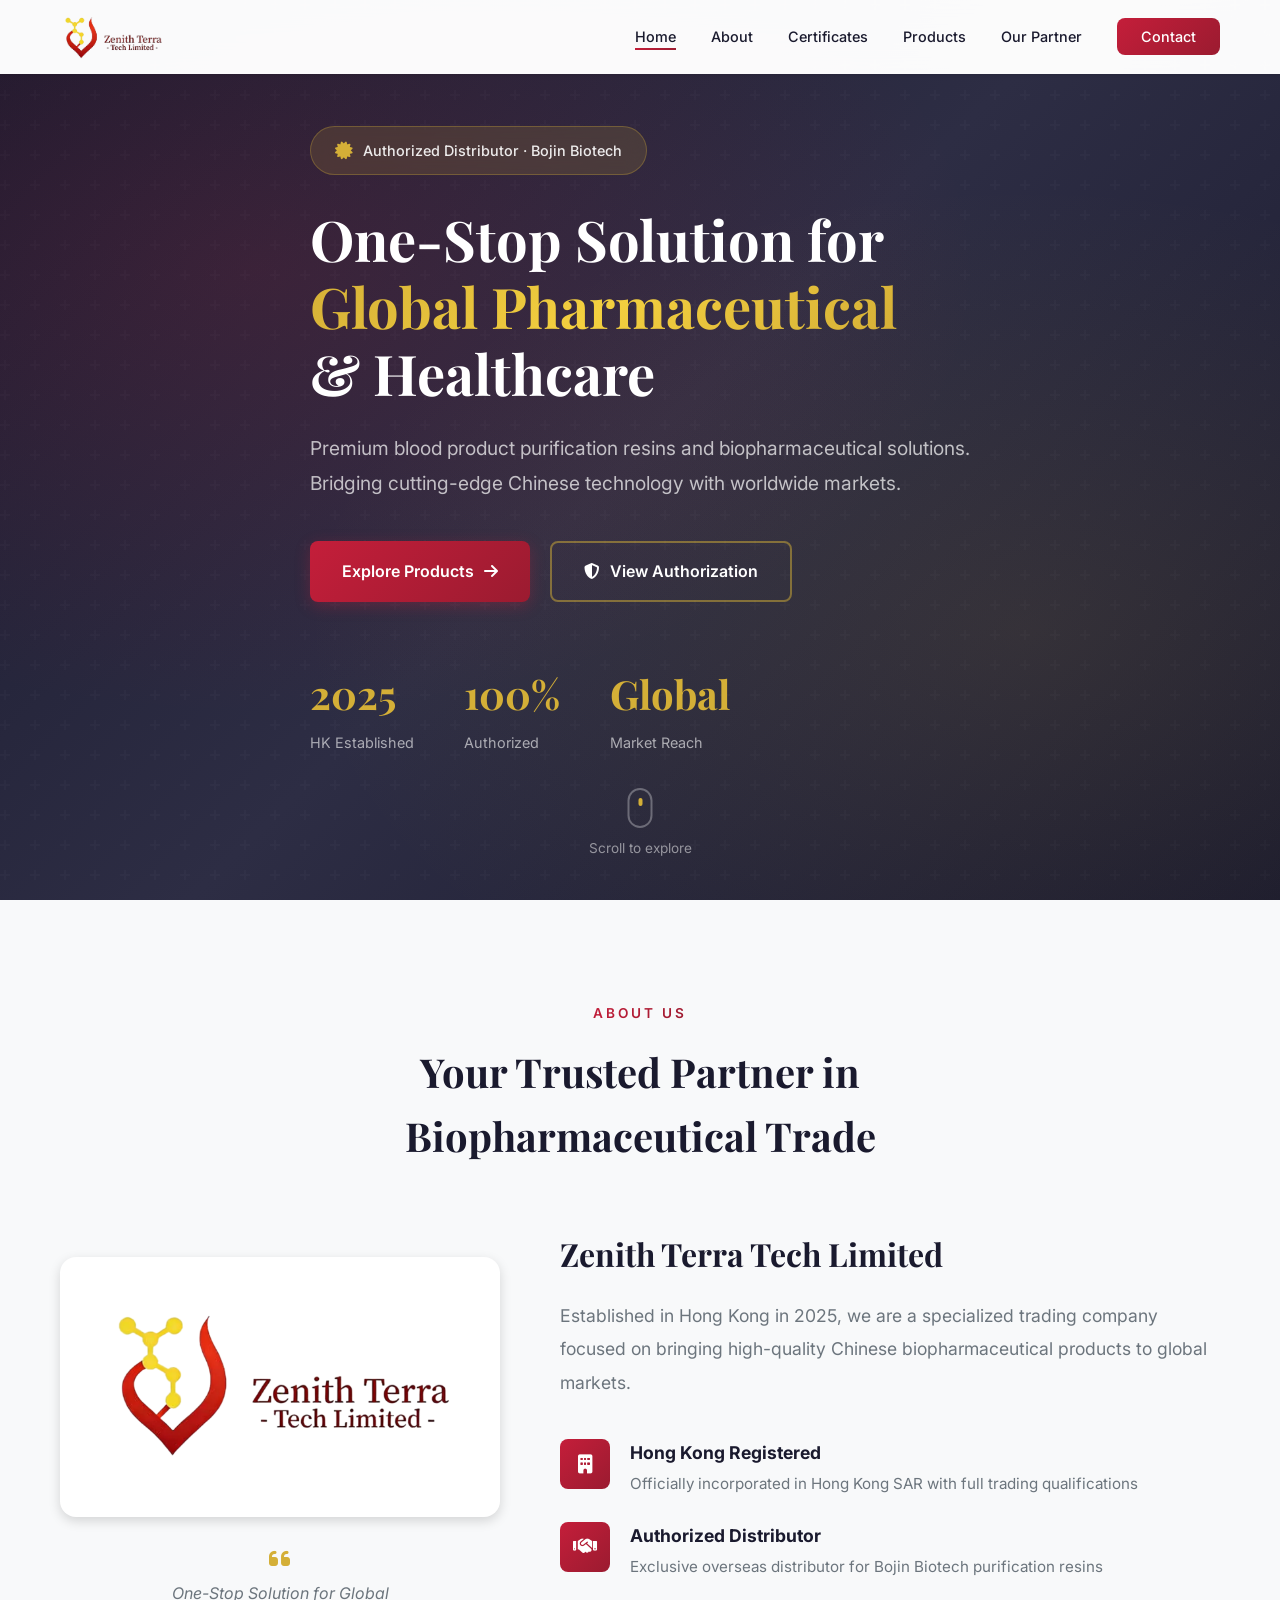
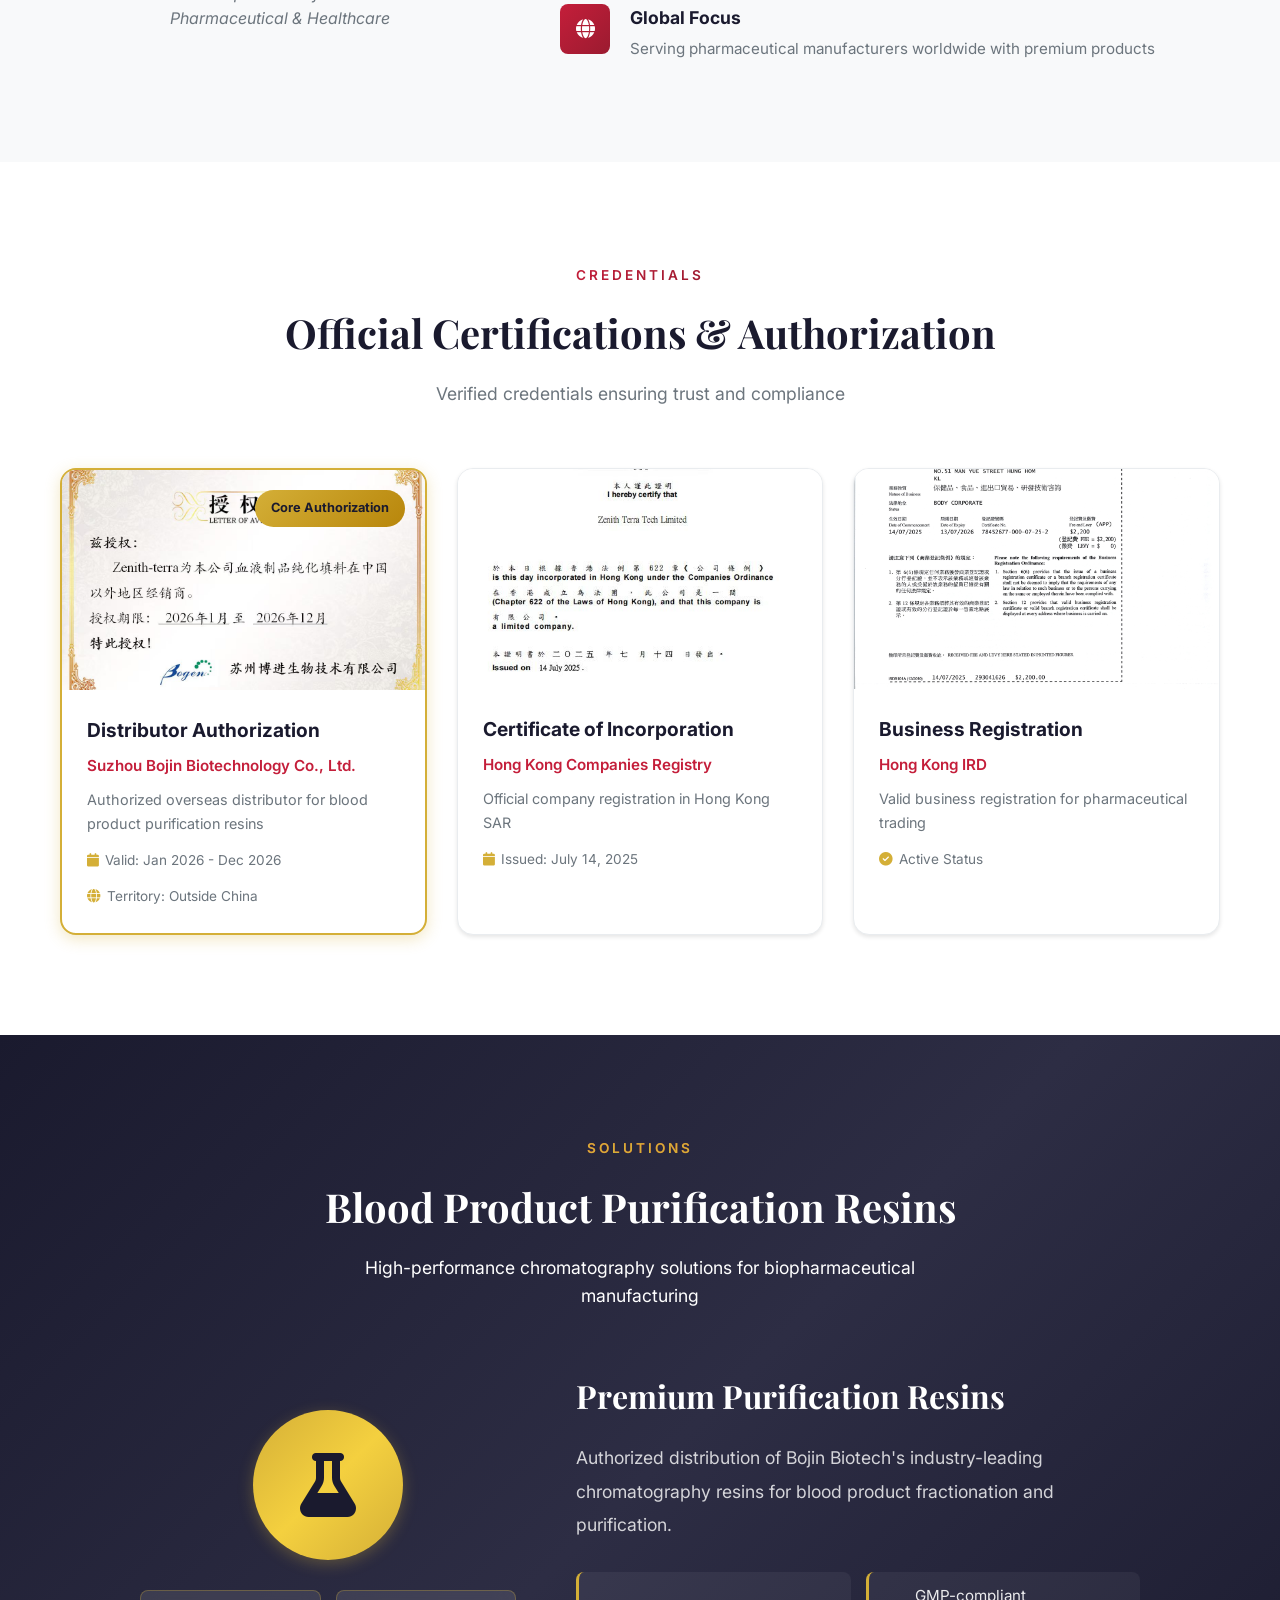
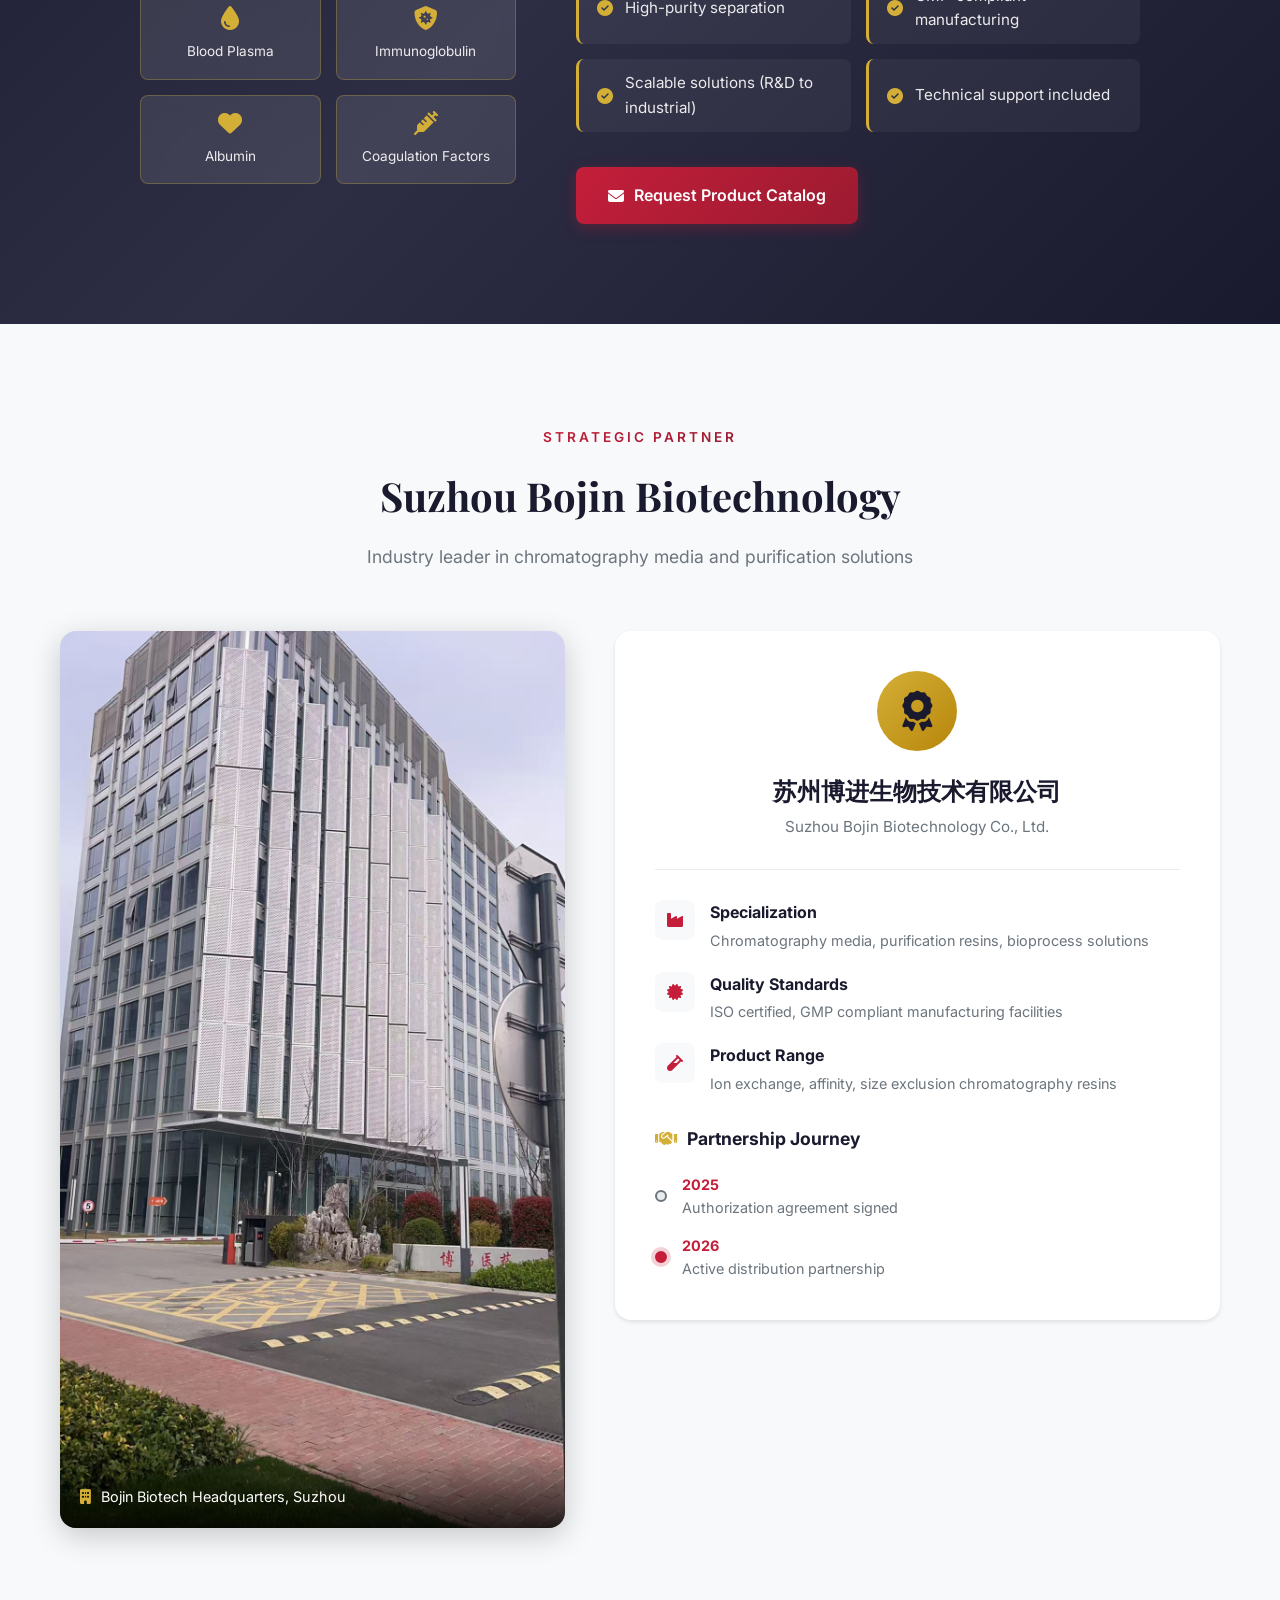
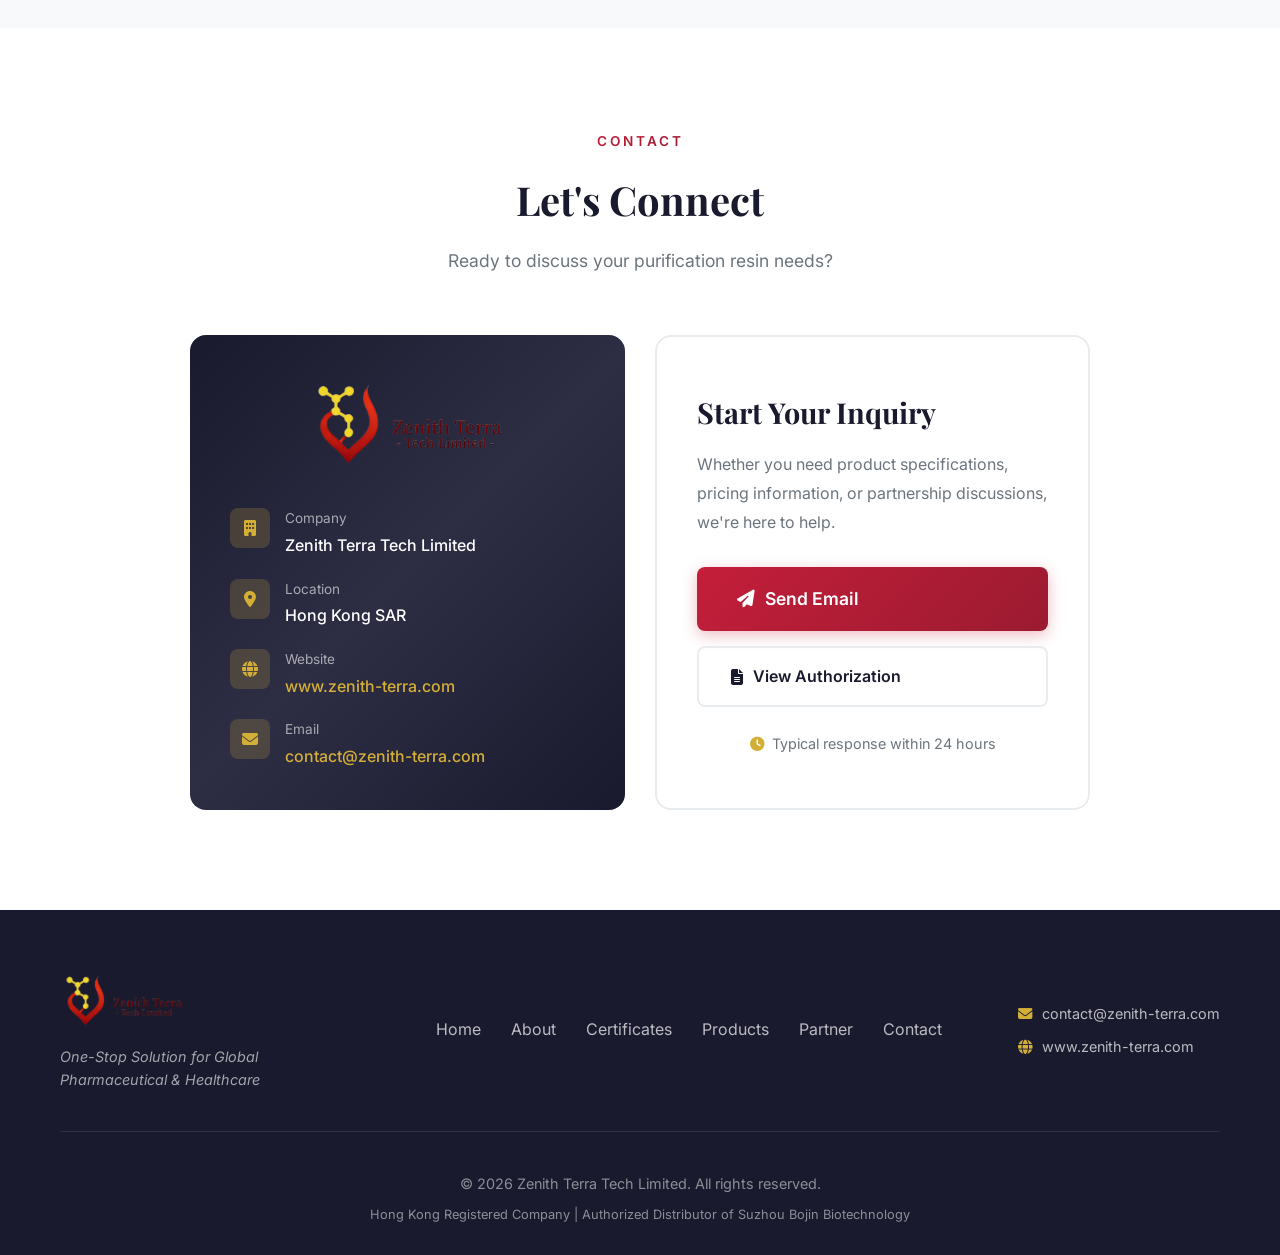
==== commit 0984ea03: "Performance optimization: merge scroll listeners, add debounce, fix security/SEO issues" ====
--- a/index.html
+++ b/index.html
@@ -5,6 +5,21 @@
     <meta name="viewport" content="width=device-width, initial-scale=1.0">
     <title>Zenith Terra Tech Limited | Global Pharmaceutical Solutions</title>
     <meta name="description" content="Authorized distributor of blood product purification resins. One-Stop Solution for Global Pharmaceutical & Healthcare. Bridging Chinese biopharma technology with worldwide markets.">
+    
+    <!-- Open Graph / Social Media -->
+    <meta property="og:type" content="website">
+    <meta property="og:url" content="https://zttlhk.github.io/zttlweb/">
+    <meta property="og:title" content="Zenith Terra Tech Limited | Global Pharmaceutical Solutions">
+    <meta property="og:description" content="Authorized distributor of blood product purification resins. One-Stop Solution for Global Pharmaceutical & Healthcare.">
+    <meta property="og:image" content="https://zttlhk.github.io/zttlweb/images/logo.jpg">
+    
+    <!-- Twitter Card -->
+    <meta name="twitter:card" content="summary_large_image">
+    <meta name="twitter:url" content="https://zttlhk.github.io/zttlweb/">
+    <meta name="twitter:title" content="Zenith Terra Tech Limited | Global Pharmaceutical Solutions">
+    <meta name="twitter:description" content="Authorized distributor of blood product purification resins. One-Stop Solution for Global Pharmaceutical & Healthcare.">
+    <meta name="twitter:image" content="https://zttlhk.github.io/zttlweb/images/logo.jpg">
+    
     <link rel="stylesheet" href="styles.css">
     <link href="https://fonts.googleapis.com/css2?family=Inter:wght@300;400;500;600;700&family=Playfair+Display:wght@400;500;600;700&display=swap" rel="stylesheet">
     <link rel="stylesheet" href="https://cdnjs.cloudflare.com/ajax/libs/font-awesome/6.4.0/css/all.min.css">
@@ -14,7 +29,7 @@
     <nav class="navbar">
         <div class="container">
             <div class="nav-brand">
-                <img src="images/logo.jpg" alt="Zenith Terra Tech Limited" class="nav-logo">
+                <img src="images/logo.jpg" alt="Zenith Terra Tech Limited" class="nav-logo" loading="lazy">
             </div>
             <ul class="nav-menu">
                 <li><a href="#home" class="nav-link">Home</a></li>
@@ -94,7 +109,7 @@
             <div class="about-content">
                 <div class="about-image">
                     <div class="about-logo-container">
-                        <img src="images/logo.jpg" alt="Zenith Terra Tech Limited Logo" class="about-logo-img">
+                        <img src="images/logo.jpg" alt="Zenith Terra Tech Limited Logo" class="about-logo-img" loading="lazy">
                     </div>
                     <div class="about-slogan">
                         <i class="fas fa-quote-left"></i>
@@ -152,7 +167,7 @@
                 <div class="cert-card featured">
                     <div class="cert-badge">Core Authorization</div>
                     <div class="cert-image">
-                        <img src="images/授权书.jpg" alt="Authorization Certificate from Bojin Biotech">
+                        <img src="images/授权书.jpg" alt="Authorization Certificate from Bojin Biotech" loading="lazy">
                     </div>
                     <div class="cert-content">
                         <h3>Distributor Authorization</h3>
@@ -166,7 +181,7 @@
                 </div>
                 <div class="cert-card">
                     <div class="cert-image">
-                        <img src="images/公司注册证明书.jpg" alt="Certificate of Incorporation">
+                        <img src="images/公司注册证明书.jpg" alt="Certificate of Incorporation" loading="lazy">
                     </div>
                     <div class="cert-content">
                         <h3>Certificate of Incorporation</h3>
@@ -179,7 +194,7 @@
                 </div>
                 <div class="cert-card">
                     <div class="cert-image">
-                        <img src="images/香港登记证.jpg" alt="Business Registration Certificate">
+                        <img src="images/香港登记证.jpg" alt="Business Registration Certificate" loading="lazy">
                     </div>
                     <div class="cert-content">
                         <h3>Business Registration</h3>
@@ -270,7 +285,7 @@
             </div>
             <div class="partner-content">
                 <div class="partner-image">
-                    <img src="images/苏州博瑞医药外景.jpg" alt="Suzhou Bojin Biotech Facility">
+                    <img src="images/苏州博瑞医药外景.jpg" alt="Suzhou Bojin Biotech Facility" loading="lazy">
                     <div class="partner-image-caption">
                         <i class="fas fa-building"></i>
                         <span>Bojin Biotech Headquarters, Suzhou</span>
@@ -343,7 +358,7 @@
                 <div class="contact-info">
                     <div class="contact-card primary">
                         <div class="contact-card-header">
-                            <img src="images/logo.jpg" alt="Zenith Terra" class="contact-logo">
+                            <img src="images/logo.jpg" alt="Zenith Terra" class="contact-logo" loading="lazy">
                         </div>
                         <div class="contact-details">
                             <div class="cdetail">
@@ -364,7 +379,7 @@
                                 <i class="fas fa-globe"></i>
                                 <div>
                                     <span class="clabel">Website</span>
-                                    <a href="https://www.zenith-terra.com" class="cvalue link">www.zenith-terra.com</a>
+                                    <a href="https://www.zenith-terra.com" class="cvalue link" target="_blank" rel="noopener noreferrer">www.zenith-terra.com</a>
                                 </div>
                             </div>
                             <div class="cdetail">
@@ -384,7 +399,7 @@
                                 <i class="fas fa-paper-plane"></i>
                                 <span>Send Email</span>
                             </a>
-                            <a href="images/授权书.jpg" target="_blank" class="btn btn-outline">
+                            <a href="images/授权书.jpg" target="_blank" rel="noopener noreferrer" class="btn btn-outline">
                                 <i class="fas fa-file-alt"></i>
                                 <span>View Authorization</span>
                             </a>
@@ -404,7 +419,7 @@
         <div class="container">
             <div class="footer-content">
                 <div class="footer-brand">
-                    <img src="images/logo.jpg" alt="Zenith Terra Tech Limited" class="footer-logo">
+                    <img src="images/logo.jpg" alt="Zenith Terra Tech Limited" class="footer-logo" loading="lazy">
                     <p class="footer-slogan">One-Stop Solution for Global Pharmaceutical & Healthcare</p>
                 </div>
                 <div class="footer-links">
@@ -420,7 +435,7 @@
                         <i class="fas fa-envelope"></i>
                         contact@zenith-terra.com
                     </a>
-                    <a href="https://www.zenith-terra.com" class="footer-web">
+                    <a href="https://www.zenith-terra.com" class="footer-web" target="_blank" rel="noopener noreferrer">
                         <i class="fas fa-globe"></i>
                         www.zenith-terra.com
                     </a>
--- a/styles.css
+++ b/styles.css
@@ -68,6 +68,7 @@
     left: 0;
     right: 0;
     background: rgba(255,255,255,0.98);
+    -webkit-backdrop-filter: blur(20px);
     backdrop-filter: blur(20px);
     z-index: 1000;
     padding: 12px 0;
@@ -205,6 +206,7 @@
     align-items: center;
     gap: 10px;
     background: rgba(212, 175, 55, 0.15);
+    -webkit-backdrop-filter: blur(10px);
     backdrop-filter: blur(10px);
     padding: 12px 24px;
     border-radius: 50px;
@@ -659,6 +661,7 @@
 
 .app-item {
     background: rgba(255,255,255,0.1);
+    -webkit-backdrop-filter: blur(10px);
     backdrop-filter: blur(10px);
     padding: 15px;
     border-radius: var(--radius-md);
@@ -1254,4 +1257,62 @@
     .app-item i {
         margin-bottom: 0;
     }
-}+}
+
+/* ===== Animation Classes ===== */
+
+/* Hero entrance animations */
+.hero-animate {
+    opacity: 0;
+    transform: translateY(30px);
+    transition: opacity 0.6s ease, transform 0.6s ease;
+}
+
+body.loaded .hero-animate {
+    opacity: 1;
+    transform: translateY(0);
+}
+
+/* Scroll-triggered animations */
+.animate-on-scroll {
+    opacity: 0;
+    transform: translateY(40px);
+    transition: opacity 0.8s ease, transform 0.8s ease;
+}
+
+.animate-on-scroll.animate-in {
+    opacity: 1;
+    transform: translateY(0);
+}
+
+/* Stagger delays for different elements */
+.cert-card:nth-child(1) { transition-delay: 0ms; }
+.cert-card:nth-child(2) { transition-delay: 100ms; }
+.cert-card:nth-child(3) { transition-delay: 200ms; }
+
+/* Image lazy loading states */
+img[data-src] {
+    opacity: 0;
+    transition: opacity 0.3s ease;
+}
+
+img.loaded {
+    opacity: 1;
+}
+
+/* Touch device optimizations */
+.touch-device .animate-on-scroll {
+    opacity: 1;
+    transform: none;
+    transition: none;
+}
+
+/* Reduced motion preference */
+@media (prefers-reduced-motion: reduce) {
+    .hero-animate,
+    .animate-on-scroll {
+        opacity: 1;
+        transform: none;
+        transition: none;
+    }
+}
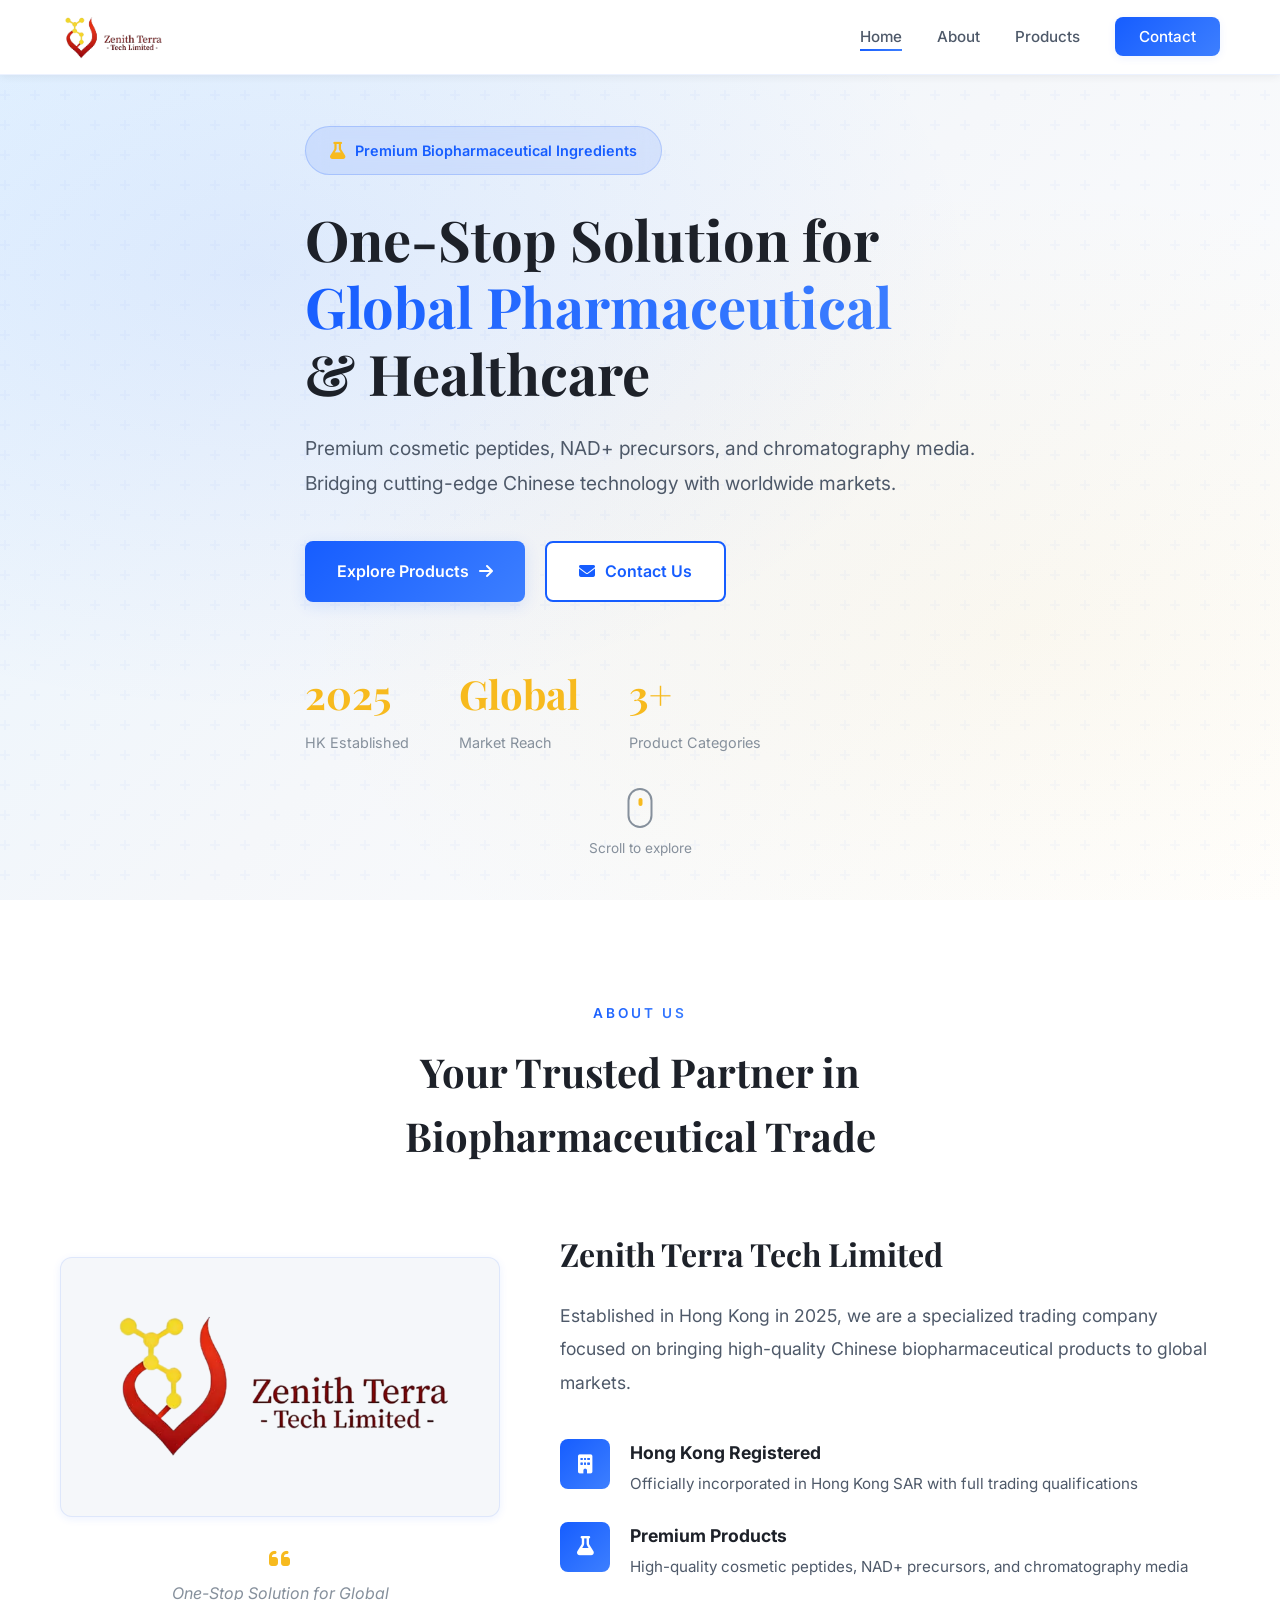
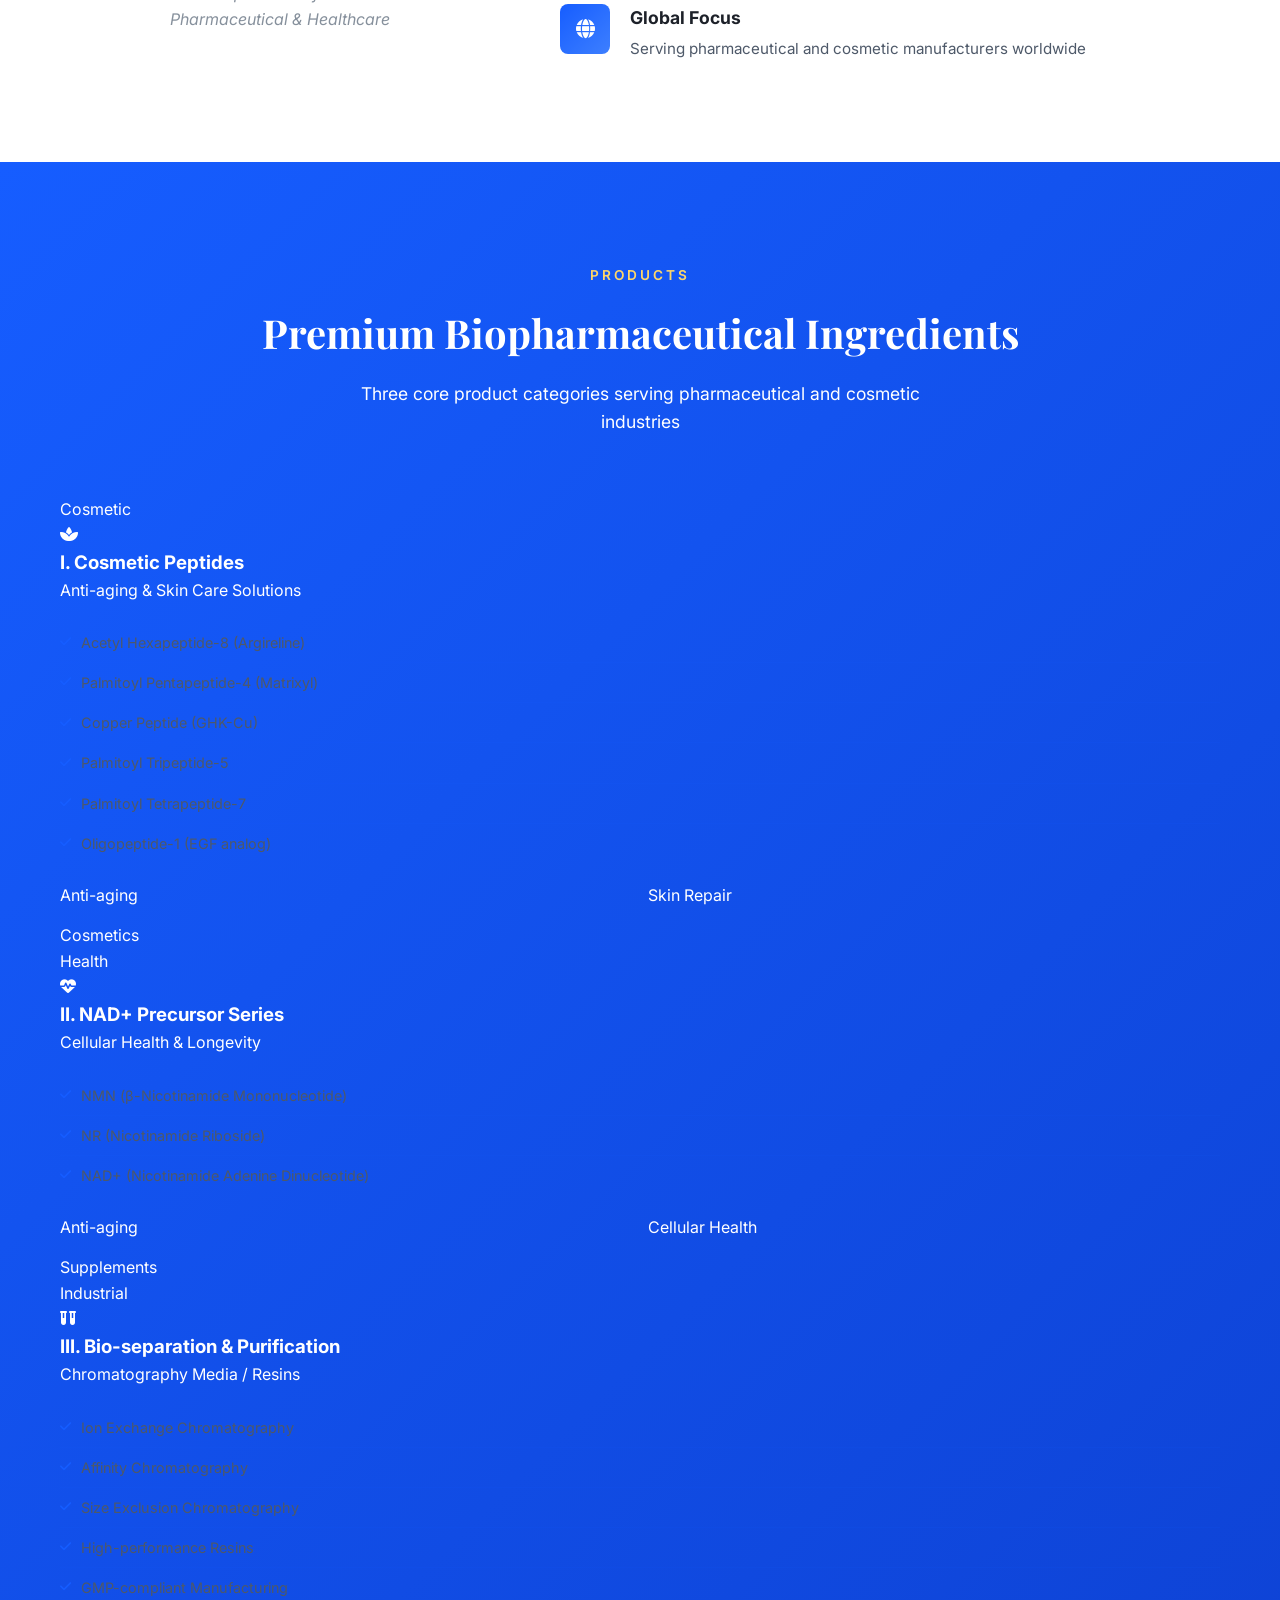
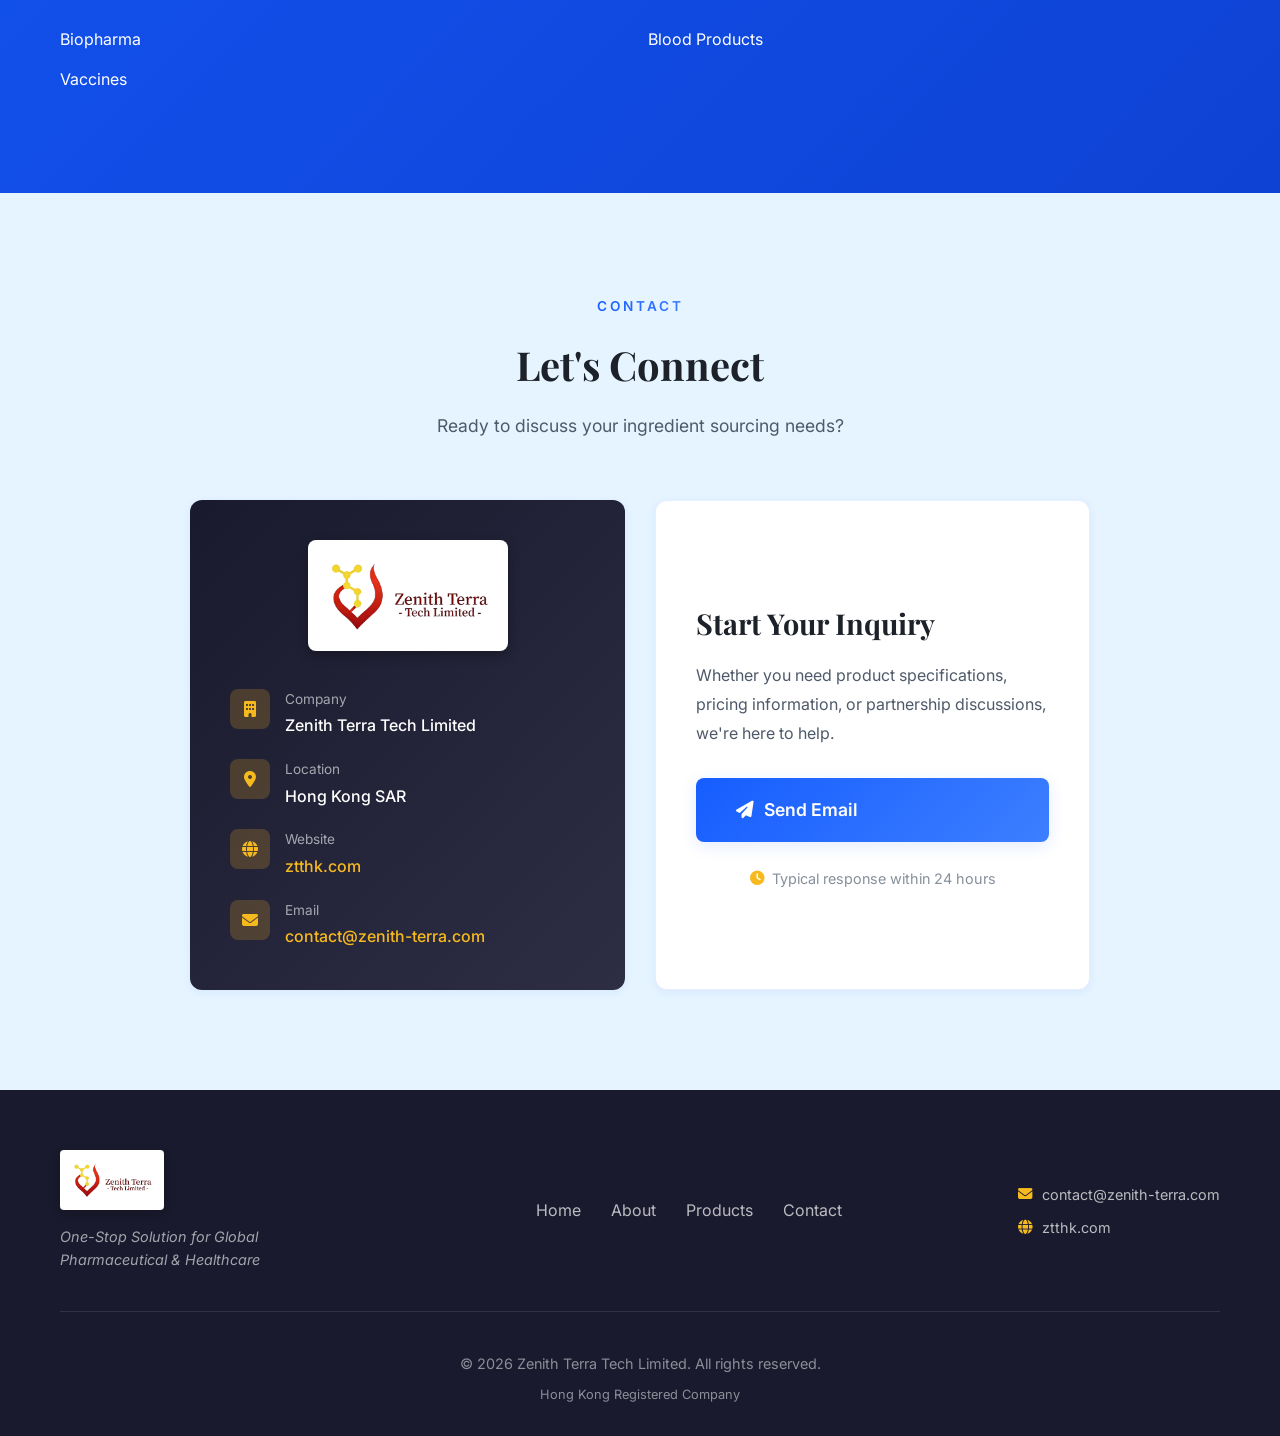
==== commit 38c67f17: "Update website: remove certificates/partner, add 3 product categories, change domain to ztthk.com" ====
--- a/index.html
+++ b/index.html
@@ -4,21 +4,21 @@
     <meta charset="UTF-8">
     <meta name="viewport" content="width=device-width, initial-scale=1.0">
     <title>Zenith Terra Tech Limited | Global Pharmaceutical Solutions</title>
-    <meta name="description" content="Authorized distributor of blood product purification resins. One-Stop Solution for Global Pharmaceutical & Healthcare. Bridging Chinese biopharma technology with worldwide markets.">
+    <meta name="description" content="One-Stop Solution for Global Pharmaceutical & Healthcare. Premium cosmetic peptides, NAD+ precursors, and chromatography resins.">
     
     <!-- Open Graph / Social Media -->
     <meta property="og:type" content="website">
-    <meta property="og:url" content="https://zttlhk.github.io/zttlweb/">
+    <meta property="og:url" content="https://ztthk.com/">
     <meta property="og:title" content="Zenith Terra Tech Limited | Global Pharmaceutical Solutions">
-    <meta property="og:description" content="Authorized distributor of blood product purification resins. One-Stop Solution for Global Pharmaceutical & Healthcare.">
-    <meta property="og:image" content="https://zttlhk.github.io/zttlweb/images/logo.jpg">
+    <meta property="og:description" content="One-Stop Solution for Global Pharmaceutical & Healthcare. Premium cosmetic peptides, NAD+ precursors, and chromatography resins.">
+    <meta property="og:image" content="https://ztthk.com/images/logo.jpg">
     
     <!-- Twitter Card -->
     <meta name="twitter:card" content="summary_large_image">
-    <meta name="twitter:url" content="https://zttlhk.github.io/zttlweb/">
+    <meta name="twitter:url" content="https://ztthk.com/">
     <meta name="twitter:title" content="Zenith Terra Tech Limited | Global Pharmaceutical Solutions">
-    <meta name="twitter:description" content="Authorized distributor of blood product purification resins. One-Stop Solution for Global Pharmaceutical & Healthcare.">
-    <meta name="twitter:image" content="https://zttlhk.github.io/zttlweb/images/logo.jpg">
+    <meta name="twitter:description" content="One-Stop Solution for Global Pharmaceutical & Healthcare. Premium cosmetic peptides, NAD+ precursors, and chromatography resins.">
+    <meta name="twitter:image" content="https://ztthk.com/images/logo.jpg">
     
     <link rel="stylesheet" href="styles.css">
     <link href="https://fonts.googleapis.com/css2?family=Inter:wght@300;400;500;600;700&family=Playfair+Display:wght@400;500;600;700&display=swap" rel="stylesheet">
@@ -34,9 +34,7 @@
             <ul class="nav-menu">
                 <li><a href="#home" class="nav-link">Home</a></li>
                 <li><a href="#about" class="nav-link">About</a></li>
-                <li><a href="#certificates" class="nav-link">Certificates</a></li>
                 <li><a href="#products" class="nav-link">Products</a></li>
-                <li><a href="#partner" class="nav-link">Our Partner</a></li>
                 <li><a href="#contact" class="nav-link contact-btn">Contact</a></li>
             </ul>
             <div class="hamburger">
@@ -55,8 +53,8 @@
         <div class="container">
             <div class="hero-content">
                 <div class="hero-badge">
-                    <i class="fas fa-certificate"></i>
-                    <span>Authorized Distributor · Bojin Biotech</span>
+                    <i class="fas fa-flask"></i>
+                    <span>Premium Biopharmaceutical Ingredients</span>
                 </div>
                 <h1 class="hero-title">
                     One-Stop Solution for<br>
@@ -64,7 +62,7 @@
                     & Healthcare
                 </h1>
                 <p class="hero-subtitle">
-                    Premium blood product purification resins and biopharmaceutical solutions.<br>
+                    Premium cosmetic peptides, NAD+ precursors, and chromatography media.<br>
                     Bridging cutting-edge Chinese technology with worldwide markets.
                 </p>
                 <div class="hero-cta">
@@ -72,9 +70,9 @@
                         <span>Explore Products</span>
                         <i class="fas fa-arrow-right"></i>
                     </a>
-                    <a href="#certificates" class="btn btn-secondary">
-                        <i class="fas fa-shield-alt"></i>
-                        <span>View Authorization</span>
+                    <a href="#contact" class="btn btn-secondary">
+                        <i class="fas fa-envelope"></i>
+                        <span>Contact Us</span>
                     </a>
                 </div>
                 <div class="hero-stats">
@@ -83,12 +81,12 @@
                         <span class="stat-label">HK Established</span>
                     </div>
                     <div class="stat-item">
-                        <span class="stat-number">100%</span>
-                        <span class="stat-label">Authorized</span>
-                    </div>
-                    <div class="stat-item">
                         <span class="stat-number">Global</span>
                         <span class="stat-label">Market Reach</span>
+                    </div>
+                    <div class="stat-item">
+                        <span class="stat-number">3+</span>
+                        <span class="stat-label">Product Categories</span>
                     </div>
                 </div>
             </div>
@@ -133,11 +131,11 @@
                         </div>
                         <div class="feature-item">
                             <div class="feature-icon">
-                                <i class="fas fa-handshake"></i>
+                                <i class="fas fa-flask"></i>
                             </div>
                             <div class="feature-text">
-                                <h4>Authorized Distributor</h4>
-                                <p>Exclusive overseas distributor for Bojin Biotech purification resins</p>
+                                <h4>Premium Products</h4>
+                                <p>High-quality cosmetic peptides, NAD+ precursors, and chromatography media</p>
                             </div>
                         </div>
                         <div class="feature-item">
@@ -146,62 +144,8 @@
                             </div>
                             <div class="feature-text">
                                 <h4>Global Focus</h4>
-                                <p>Serving pharmaceutical manufacturers worldwide with premium products</p>
-                            </div>
-                        </div>
-                    </div>
-                </div>
-            </div>
-        </div>
-    </section>
-
-    <!-- Certificates Section -->
-    <section id="certificates" class="certificates">
-        <div class="container">
-            <div class="section-header">
-                <span class="section-tag">Credentials</span>
-                <h2 class="section-title">Official Certifications & Authorization</h2>
-                <p class="section-subtitle">Verified credentials ensuring trust and compliance</p>
-            </div>
-            <div class="certs-grid">
-                <div class="cert-card featured">
-                    <div class="cert-badge">Core Authorization</div>
-                    <div class="cert-image">
-                        <img src="images/授权书.jpg" alt="Authorization Certificate from Bojin Biotech" loading="lazy">
-                    </div>
-                    <div class="cert-content">
-                        <h3>Distributor Authorization</h3>
-                        <p class="cert-issuer">Suzhou Bojin Biotechnology Co., Ltd.</p>
-                        <p class="cert-desc">Authorized overseas distributor for blood product purification resins</p>
-                        <div class="cert-meta">
-                            <span><i class="fas fa-calendar"></i> Valid: Jan 2026 - Dec 2026</span>
-                            <span><i class="fas fa-globe"></i> Territory: Outside China</span>
-                        </div>
-                    </div>
-                </div>
-                <div class="cert-card">
-                    <div class="cert-image">
-                        <img src="images/公司注册证明书.jpg" alt="Certificate of Incorporation" loading="lazy">
-                    </div>
-                    <div class="cert-content">
-                        <h3>Certificate of Incorporation</h3>
-                        <p class="cert-issuer">Hong Kong Companies Registry</p>
-                        <p class="cert-desc">Official company registration in Hong Kong SAR</p>
-                        <div class="cert-meta">
-                            <span><i class="fas fa-calendar"></i> Issued: July 14, 2025</span>
-                        </div>
-                    </div>
-                </div>
-                <div class="cert-card">
-                    <div class="cert-image">
-                        <img src="images/香港登记证.jpg" alt="Business Registration Certificate" loading="lazy">
-                    </div>
-                    <div class="cert-content">
-                        <h3>Business Registration</h3>
-                        <p class="cert-issuer">Hong Kong IRD</p>
-                        <p class="cert-desc">Valid business registration for pharmaceutical trading</p>
-                        <div class="cert-meta">
-                            <span><i class="fas fa-check-circle"></i> Active Status</span>
+                                <p>Serving pharmaceutical and cosmetic manufacturers worldwide</p>
+                            </div>
                         </div>
                     </div>
                 </div>
@@ -213,133 +157,74 @@
     <section id="products" class="products">
         <div class="container">
             <div class="section-header">
-                <span class="section-tag">Solutions</span>
-                <h2 class="section-title">Blood Product Purification Resins</h2>
-                <p class="section-subtitle">High-performance chromatography solutions for biopharmaceutical manufacturing</p>
-            </div>
-            <div class="products-content">
-                <div class="product-main">
-                    <div class="product-visual">
-                        <div class="product-icon-large">
-                            <i class="fas fa-flask"></i>
-                        </div>
-                        <div class="product-applications">
-                            <div class="app-item">
-                                <i class="fas fa-tint"></i>
-                                <span>Blood Plasma</span>
-                            </div>
-                            <div class="app-item">
-                                <i class="fas fa-shield-virus"></i>
-                                <span>Immunoglobulin</span>
-                            </div>
-                            <div class="app-item">
-                                <i class="fas fa-heart"></i>
-                                <span>Albumin</span>
-                            </div>
-                            <div class="app-item">
-                                <i class="fas fa-syringe"></i>
-                                <span>Coagulation Factors</span>
-                            </div>
-                        </div>
-                    </div>
-                    <div class="product-details">
-                        <h3>Premium Purification Resins</h3>
-                        <p class="product-lead">Authorized distribution of Bojin Biotech's industry-leading chromatography resins for blood product fractionation and purification.</p>
-                        <div class="product-features">
-                            <div class="pfeature">
-                                <i class="fas fa-check-circle"></i>
-                                <span>High-purity separation</span>
-                            </div>
-                            <div class="pfeature">
-                                <i class="fas fa-check-circle"></i>
-                                <span>GMP-compliant manufacturing</span>
-                            </div>
-                            <div class="pfeature">
-                                <i class="fas fa-check-circle"></i>
-                                <span>Scalable solutions (R&D to industrial)</span>
-                            </div>
-                            <div class="pfeature">
-                                <i class="fas fa-check-circle"></i>
-                                <span>Technical support included</span>
-                            </div>
-                        </div>
-                        <div class="product-cta">
-                            <a href="#contact" class="btn btn-primary">
-                                <i class="fas fa-envelope"></i>
-                                <span>Request Product Catalog</span>
-                            </a>
-                        </div>
-                    </div>
-                </div>
-            </div>
-        </div>
-    </section>
-
-    <!-- Partner Section -->
-    <section id="partner" class="partner">
-        <div class="container">
-            <div class="section-header">
-                <span class="section-tag">Strategic Partner</span>
-                <h2 class="section-title">Suzhou Bojin Biotechnology</h2>
-                <p class="section-subtitle">Industry leader in chromatography media and purification solutions</p>
-            </div>
-            <div class="partner-content">
-                <div class="partner-image">
-                    <img src="images/苏州博瑞医药外景.jpg" alt="Suzhou Bojin Biotech Facility" loading="lazy">
-                    <div class="partner-image-caption">
-                        <i class="fas fa-building"></i>
-                        <span>Bojin Biotech Headquarters, Suzhou</span>
-                    </div>
-                </div>
-                <div class="partner-info">
-                    <div class="partner-logo-section">
-                        <div class="partner-logo-icon">
-                            <i class="fas fa-award"></i>
-                        </div>
-                        <h3>苏州博进生物技术有限公司</h3>
-                        <p class="partner-en">Suzhou Bojin Biotechnology Co., Ltd.</p>
-                    </div>
-                    <div class="partner-details">
-                        <div class="pdetail">
-                            <i class="fas fa-industry"></i>
-                            <div>
-                                <h4>Specialization</h4>
-                                <p>Chromatography media, purification resins, bioprocess solutions</p>
-                            </div>
-                        </div>
-                        <div class="pdetail">
-                            <i class="fas fa-certificate"></i>
-                            <div>
-                                <h4>Quality Standards</h4>
-                                <p>ISO certified, GMP compliant manufacturing facilities</p>
-                            </div>
-                        </div>
-                        <div class="pdetail">
-                            <i class="fas fa-vial"></i>
-                            <div>
-                                <h4>Product Range</h4>
-                                <p>Ion exchange, affinity, size exclusion chromatography resins</p>
-                            </div>
-                        </div>
-                    </div>
-                    <div class="partner-meeting">
-                        <h4><i class="fas fa-handshake"></i> Partnership Journey</h4>
-                        <div class="meeting-timeline">
-                            <div class="timeline-item">
-                                <div class="timeline-dot"></div>
-                                <div class="timeline-content">
-                                    <span class="timeline-date">2025</span>
-                                    <p>Authorization agreement signed</p>
-                                </div>
-                            </div>
-                            <div class="timeline-item">
-                                <div class="timeline-dot active"></div>
-                                <div class="timeline-content">
-                                    <span class="timeline-date">2026</span>
-                                    <p>Active distribution partnership</p>
-                                </div>
-                            </div>
-                        </div>
+                <span class="section-tag">Products</span>
+                <h2 class="section-title">Premium Biopharmaceutical Ingredients</h2>
+                <p class="section-subtitle">Three core product categories serving pharmaceutical and cosmetic industries</p>
+            </div>
+            
+            <div class="products-grid">
+                <!-- Product Category 1: Cosmetic Peptides -->
+                <div class="product-card featured">
+                    <div class="product-badge">Cosmetic</div>
+                    <div class="product-icon">
+                        <i class="fas fa-spa"></i>
+                    </div>
+                    <h3>I. Cosmetic Peptides</h3>
+                    <p class="product-subtitle">Anti-aging & Skin Care Solutions</p>
+                    <ul class="product-list">
+                        <li><i class="fas fa-check"></i> Acetyl Hexapeptide-8 (Argireline)</li>
+                        <li><i class="fas fa-check"></i> Palmitoyl Pentapeptide-4 (Matrixyl)</li>
+                        <li><i class="fas fa-check"></i> Copper Peptide (GHK-Cu)</li>
+                        <li><i class="fas fa-check"></i> Palmitoyl Tripeptide-5</li>
+                        <li><i class="fas fa-check"></i> Palmitoyl Tetrapeptide-7</li>
+                        <li><i class="fas fa-check"></i> Oligopeptide-1 (EGF analog)</li>
+                    </ul>
+                    <div class="product-applications">
+                        <span class="app-tag">Anti-aging</span>
+                        <span class="app-tag">Skin Repair</span>
+                        <span class="app-tag">Cosmetics</span>
+                    </div>
+                </div>
+
+                <!-- Product Category 2: NAD+ Precursor Series -->
+                <div class="product-card featured">
+                    <div class="product-badge">Health</div>
+                    <div class="product-icon">
+                        <i class="fas fa-heartbeat"></i>
+                    </div>
+                    <h3>II. NAD+ Precursor Series</h3>
+                    <p class="product-subtitle">Cellular Health & Longevity</p>
+                    <ul class="product-list">
+                        <li><i class="fas fa-check"></i> NMN (β-Nicotinamide Mononucleotide)</li>
+                        <li><i class="fas fa-check"></i> NR (Nicotinamide Riboside)</li>
+                        <li><i class="fas fa-check"></i> NAD+ (Nicotinamide Adenine Dinucleotide)</li>
+                    </ul>
+                    <div class="product-applications">
+                        <span class="app-tag">Anti-aging</span>
+                        <span class="app-tag">Cellular Health</span>
+                        <span class="app-tag">Supplements</span>
+                    </div>
+                </div>
+
+                <!-- Product Category 3: Bio-separation & Purification -->
+                <div class="product-card">
+                    <div class="product-badge">Industrial</div>
+                    <div class="product-icon">
+                        <i class="fas fa-vials"></i>
+                    </div>
+                    <h3>III. Bio-separation & Purification</h3>
+                    <p class="product-subtitle">Chromatography Media / Resins</p>
+                    <ul class="product-list">
+                        <li><i class="fas fa-check"></i> Ion Exchange Chromatography</li>
+                        <li><i class="fas fa-check"></i> Affinity Chromatography</li>
+                        <li><i class="fas fa-check"></i> Size Exclusion Chromatography</li>
+                        <li><i class="fas fa-check"></i> High-performance Resins</li>
+                        <li><i class="fas fa-check"></i> GMP-compliant Manufacturing</li>
+                    </ul>
+                    <div class="product-applications">
+                        <span class="app-tag">Biopharma</span>
+                        <span class="app-tag">Blood Products</span>
+                        <span class="app-tag">Vaccines</span>
                     </div>
                 </div>
             </div>
@@ -352,13 +237,13 @@
             <div class="section-header">
                 <span class="section-tag">Contact</span>
                 <h2 class="section-title">Let's Connect</h2>
-                <p class="section-subtitle">Ready to discuss your purification resin needs?</p>
+                <p class="section-subtitle">Ready to discuss your ingredient sourcing needs?</p>
             </div>
             <div class="contact-content">
                 <div class="contact-info">
                     <div class="contact-card primary">
                         <div class="contact-card-header">
-                            <img src="images/logo.jpg" alt="Zenith Terra" class="contact-logo" loading="lazy">
+                            <img src="images/logo.jpg" alt="Zenith Terra" class="contact-logo">
                         </div>
                         <div class="contact-details">
                             <div class="cdetail">
@@ -379,7 +264,7 @@
                                 <i class="fas fa-globe"></i>
                                 <div>
                                     <span class="clabel">Website</span>
-                                    <a href="https://www.zenith-terra.com" class="cvalue link" target="_blank" rel="noopener noreferrer">www.zenith-terra.com</a>
+                                    <a href="https://ztthk.com" class="cvalue link">ztthk.com</a>
                                 </div>
                             </div>
                             <div class="cdetail">
@@ -399,10 +284,6 @@
                                 <i class="fas fa-paper-plane"></i>
                                 <span>Send Email</span>
                             </a>
-                            <a href="images/授权书.jpg" target="_blank" rel="noopener noreferrer" class="btn btn-outline">
-                                <i class="fas fa-file-alt"></i>
-                                <span>View Authorization</span>
-                            </a>
                         </div>
                         <div class="response-time">
                             <i class="fas fa-clock"></i>
@@ -419,15 +300,13 @@
         <div class="container">
             <div class="footer-content">
                 <div class="footer-brand">
-                    <img src="images/logo.jpg" alt="Zenith Terra Tech Limited" class="footer-logo" loading="lazy">
+                    <img src="images/logo.jpg" alt="Zenith Terra Tech Limited" class="footer-logo">
                     <p class="footer-slogan">One-Stop Solution for Global Pharmaceutical & Healthcare</p>
                 </div>
                 <div class="footer-links">
                     <a href="#home">Home</a>
                     <a href="#about">About</a>
-                    <a href="#certificates">Certificates</a>
                     <a href="#products">Products</a>
-                    <a href="#partner">Partner</a>
                     <a href="#contact">Contact</a>
                 </div>
                 <div class="footer-contact">
@@ -435,15 +314,15 @@
                         <i class="fas fa-envelope"></i>
                         contact@zenith-terra.com
                     </a>
-                    <a href="https://www.zenith-terra.com" class="footer-web" target="_blank" rel="noopener noreferrer">
+                    <a href="https://ztthk.com" class="footer-web">
                         <i class="fas fa-globe"></i>
-                        www.zenith-terra.com
+                        ztthk.com
                     </a>
                 </div>
             </div>
             <div class="footer-bottom">
                 <p>&copy; 2026 Zenith Terra Tech Limited. All rights reserved.</p>
-                <p class="footer-reg">Hong Kong Registered Company | Authorized Distributor of Suzhou Bojin Biotechnology</p>
+                <p class="footer-reg">Hong Kong Registered Company</p>
             </div>
         </div>
     </footer>
--- a/styles.css
+++ b/styles.css
@@ -1,41 +1,46 @@
 /* Zenith Terra Tech Limited - Modern Biopharmaceutical Website */
-/* Color Theme: Red (#C41E3A) and Gold (#D4AF37) - Matching Logo */
+/* Color Theme: Tech Blue + Crimson Red + Warm Yellow - Professional Light Theme */
 
 :root {
-    /* Brand Colors - Matching Logo */
-    --primary: #C41E3A;
-    --primary-dark: #9B1B30;
-    --primary-light: #E53935;
-    --secondary: #D4AF37;
-    --secondary-light: #F4D03F;
-    --gold-gradient: linear-gradient(135deg, #D4AF37 0%, #F4D03F 50%, #D4AF37 100%);
-    --red-gradient: linear-gradient(135deg, #C41E3A 0%, #E53935 100%);
-    
-    /* Supporting Colors */
-    --dark: #1a1a2e;
-    --dark-light: #252542;
-    --light: #f8f9fa;
-    --gray: #6c757d;
-    --gray-light: #e9ecef;
-    --white: #ffffff;
+    /* Brand Colors - New Scheme */
+    --primary: #165DFF;           /* 科技蓝 - 核心主色 60% */
+    --primary-dark: #0E42D4;      /* 深蓝 - 悬停状态 */
+    --primary-light: #3D7FFF;     /* 浅蓝 - 高亮 */
+    --secondary: #A62020;         /* 绛红 - 品牌辅助色 10% */
+    --secondary-light: #C41E3A;   /* 亮绛红 - 强调 */
+    --accent: #F7BA1E;            /* 暖黄 - 点缀色 5% */
+    --accent-light: #FFD666;      /* 浅暖黄 */
+    
+    /* Base Colors - 基底色 25% */
+    --bg-primary: #FFFFFF;        /* 纯白背景 */
+    --bg-secondary: #F5F7FA;      /* 浅灰背景 */
+    --bg-tertiary: #E6F4FF;       /* 浅蓝背景 */
+    --bg-dark: #1a1a2e;           /* 深色区块备用 */
+    
+    /* Text Colors */
+    --text-primary: #1D2129;      /* 主文字 - 近黑 */
+    --text-secondary: #4E5969;    /* 次要文字 - 深灰 */
+    --text-tertiary: #86909C;     /* 辅助文字 - 中灰 */
+    --text-inverse: #FFFFFF;      /* 反白文字 */
     
     /* Gradients */
-    --gradient-primary: linear-gradient(135deg, #C41E3A 0%, #9B1B30 100%);
-    --gradient-gold: linear-gradient(135deg, #D4AF37 0%, #B8860B 100%);
-    --gradient-hero: linear-gradient(135deg, #1a1a2e 0%, #2d2d44 50%, #1a1a2e 100%);
-    
-    /* Shadows */
-    --shadow-sm: 0 2px 4px rgba(0,0,0,0.1);
-    --shadow-md: 0 4px 12px rgba(0,0,0,0.15);
-    --shadow-lg: 0 8px 30px rgba(0,0,0,0.2);
-    --shadow-gold: 0 4px 15px rgba(212, 175, 55, 0.3);
-    --shadow-red: 0 4px 15px rgba(196, 30, 58, 0.3);
+    --gradient-primary: linear-gradient(135deg, #165DFF 0%, #3D7FFF 100%);
+    --gradient-gold: linear-gradient(135deg, #F7BA1E 0%, #FFD666 100%);
+    --gradient-red: linear-gradient(135deg, #A62020 0%, #C41E3A 100%);
+    --gradient-hero: linear-gradient(135deg, #E6F4FF 0%, #F5F7FA 50%, #FFFFFF 100%);
+    
+    /* Shadows - 更柔和的投影 */
+    --shadow-sm: 0 2px 8px rgba(22, 93, 255, 0.08);
+    --shadow-md: 0 4px 16px rgba(22, 93, 255, 0.12);
+    --shadow-lg: 0 8px 32px rgba(22, 93, 255, 0.16);
+    --shadow-accent: 0 4px 16px rgba(247, 186, 30, 0.25);
+    --shadow-red: 0 4px 16px rgba(166, 32, 32, 0.2);
     
     /* Radius */
     --radius-sm: 4px;
     --radius-md: 8px;
-    --radius-lg: 16px;
-    --radius-xl: 24px;
+    --radius-lg: 12px;
+    --radius-xl: 20px;
     
     /* Transitions */
     --transition: all 0.3s ease;
@@ -50,8 +55,8 @@
 body {
     font-family: 'Inter', -apple-system, BlinkMacSystemFont, sans-serif;
     line-height: 1.6;
-    color: var(--dark);
-    background: var(--white);
+    color: var(--text-primary);
+    background: var(--bg-primary);
     overflow-x: hidden;
 }
 
@@ -61,19 +66,20 @@
     padding: 0 20px;
 }
 
-/* Navigation */
+/* Navigation - 白色背景 + 科技蓝主色 */
 .navbar {
     position: fixed;
     top: 0;
     left: 0;
     right: 0;
-    background: rgba(255,255,255,0.98);
+    background: rgba(255, 255, 255, 0.98);
     -webkit-backdrop-filter: blur(20px);
     backdrop-filter: blur(20px);
     z-index: 1000;
     padding: 12px 0;
-    box-shadow: var(--shadow-sm);
+    box-shadow: 0 2px 8px rgba(0, 0, 0, 0.06);
     transition: var(--transition);
+    border-bottom: 1px solid rgba(22, 93, 255, 0.08);
 }
 
 .navbar.scrolled {
@@ -105,9 +111,9 @@
 }
 
 .nav-link {
-    color: var(--dark);
+    color: var(--text-secondary);
     text-decoration: none;
-    font-size: 0.9rem;
+    font-size: 0.95rem;
     font-weight: 500;
     transition: var(--transition);
     position: relative;
@@ -135,10 +141,11 @@
 
 .contact-btn {
     background: var(--gradient-primary);
-    color: var(--white) !important;
+    color: var(--text-inverse) !important;
     padding: 10px 24px;
     border-radius: var(--radius-md);
     transition: var(--transition);
+    box-shadow: var(--shadow-sm);
 }
 
 .contact-btn::after {
@@ -147,7 +154,7 @@
 
 .contact-btn:hover {
     transform: translateY(-2px);
-    box-shadow: var(--shadow-red);
+    box-shadow: var(--shadow-md);
 }
 
 .hamburger {
@@ -160,11 +167,11 @@
 .bar {
     width: 25px;
     height: 2px;
-    background: var(--dark);
+    background: var(--text-primary);
     transition: var(--transition);
 }
 
-/* Hero Section */
+/* Hero Section - 浅蓝渐变背景 */
 .hero {
     min-height: 100vh;
     display: flex;
@@ -190,9 +197,9 @@
     right: 0;
     bottom: 0;
     background: 
-        radial-gradient(ellipse at 20% 30%, rgba(196, 30, 58, 0.15) 0%, transparent 50%),
-        radial-gradient(ellipse at 80% 70%, rgba(212, 175, 55, 0.1) 0%, transparent 50%),
-        url("data:image/svg+xml,%3Csvg width='60' height='60' viewBox='0 0 60 60' xmlns='http://www.w3.org/2000/svg'%3E%3Cg fill='none' fill-rule='evenodd'%3E%3Cg fill='%23ffffff' fill-opacity='0.02'%3E%3Cpath d='M36 34v-4h-2v4h-4v2h4v4h2v-4h4v-2h-4zm0-30V0h-2v4h-4v2h4v4h2V6h4V4h-4zM6 34v-4H4v4H0v2h4v4h2v-4h4v-2H6zM6 4V0H4v4H0v2h4v4h2V6h4V4H6z'/%3E%3C/g%3E%3C/g%3E%3C/svg%3E");
+        radial-gradient(ellipse at 20% 30%, rgba(22, 93, 255, 0.08) 0%, transparent 50%),
+        radial-gradient(ellipse at 80% 70%, rgba(247, 186, 30, 0.06) 0%, transparent 50%),
+        url("data:image/svg+xml,%3Csvg width='60' height='60' viewBox='0 0 60 60' xmlns='http://www.w3.org/2000/svg'%3E%3Cg fill='none' fill-rule='evenodd'%3E%3Cg fill='%23165DFF' fill-opacity='0.03'%3E%3Cpath d='M36 34v-4h-2v4h-4v2h4v4h2v-4h4v-2h-4zm0-30V0h-2v4h-4v2h4v4h2V6h4V4h-4zM6 34v-4H4v4H0v2h4v4h2v-4h4v-2H6zM6 4V0H4v4H0v2h4v4h2V6h4V4H6z'/%3E%3C/g%3E%3C/g%3E%3C/svg%3E");
 }
 
 .hero-content {
@@ -205,37 +212,37 @@
     display: inline-flex;
     align-items: center;
     gap: 10px;
-    background: rgba(212, 175, 55, 0.15);
+    background: rgba(22, 93, 255, 0.1);
     -webkit-backdrop-filter: blur(10px);
     backdrop-filter: blur(10px);
     padding: 12px 24px;
     border-radius: 50px;
     margin-bottom: 30px;
-    border: 1px solid rgba(212, 175, 55, 0.3);
+    border: 1px solid rgba(22, 93, 255, 0.2);
 }
 
 .hero-badge i {
-    color: var(--secondary);
+    color: var(--accent);
     font-size: 1.1rem;
 }
 
 .hero-badge span {
-    color: rgba(255,255,255,0.9);
+    color: var(--primary);
     font-size: 0.9rem;
-    font-weight: 500;
+    font-weight: 600;
 }
 
 .hero-title {
     font-family: 'Playfair Display', serif;
     font-size: 3.5rem;
     font-weight: 700;
-    color: var(--white);
+    color: var(--text-primary);
     line-height: 1.2;
     margin-bottom: 25px;
 }
 
 .hero-title .highlight {
-    background: var(--gold-gradient);
+    background: var(--gradient-primary);
     -webkit-background-clip: text;
     -webkit-text-fill-color: transparent;
     background-clip: text;
@@ -243,7 +250,7 @@
 
 .hero-subtitle {
     font-size: 1.2rem;
-    color: rgba(255,255,255,0.7);
+    color: var(--text-secondary);
     margin-bottom: 40px;
     line-height: 1.8;
 }
@@ -270,30 +277,30 @@
 
 .btn-primary {
     background: var(--gradient-primary);
-    color: var(--white);
-    box-shadow: var(--shadow-red);
+    color: var(--text-inverse);
+    box-shadow: var(--shadow-md);
 }
 
 .btn-primary:hover {
     transform: translateY(-3px);
-    box-shadow: 0 8px 25px rgba(196, 30, 58, 0.4);
+    box-shadow: var(--shadow-lg);
 }
 
 .btn-secondary {
-    background: transparent;
-    color: var(--white);
-    border: 2px solid rgba(212, 175, 55, 0.5);
+    background: var(--bg-primary);
+    color: var(--primary);
+    border: 2px solid var(--primary);
 }
 
 .btn-secondary:hover {
-    background: rgba(212, 175, 55, 0.1);
-    border-color: var(--secondary);
+    background: var(--primary);
+    color: var(--text-inverse);
 }
 
 .btn-outline {
     background: transparent;
-    color: var(--dark);
-    border: 2px solid var(--gray-light);
+    color: var(--text-secondary);
+    border: 2px solid var(--bg-tertiary);
 }
 
 .btn-outline:hover {
@@ -320,12 +327,12 @@
     font-family: 'Playfair Display', serif;
     font-size: 2.5rem;
     font-weight: 700;
-    color: var(--secondary);
+    color: var(--accent);
 }
 
 .stat-label {
     font-size: 0.9rem;
-    color: rgba(255,255,255,0.6);
+    color: var(--text-tertiary);
     margin-top: 5px;
 }
 
@@ -338,14 +345,14 @@
     flex-direction: column;
     align-items: center;
     gap: 10px;
-    color: rgba(255,255,255,0.5);
+    color: var(--text-tertiary);
     font-size: 0.85rem;
 }
 
 .mouse {
     width: 25px;
     height: 40px;
-    border: 2px solid rgba(255,255,255,0.3);
+    border: 2px solid var(--text-tertiary);
     border-radius: 15px;
     position: relative;
 }
@@ -358,7 +365,7 @@
     transform: translateX(-50%);
     width: 4px;
     height: 8px;
-    background: var(--secondary);
+    background: var(--accent);
     border-radius: 2px;
     animation: scroll 2s infinite;
 }
@@ -395,20 +402,20 @@
     font-family: 'Playfair Display', serif;
     font-size: 2.5rem;
     font-weight: 700;
-    color: var(--dark);
+    color: var(--text-primary);
     margin-bottom: 15px;
 }
 
 .section-subtitle {
     font-size: 1.1rem;
-    color: var(--gray);
+    color: var(--text-secondary);
     max-width: 600px;
     margin: 0 auto;
 }
 
-/* About Section */
+/* About Section - 白色背景 */
 .about {
-    background: var(--light);
+    background: var(--bg-primary);
 }
 
 .about-content {
@@ -425,11 +432,12 @@
 }
 
 .about-logo-container {
-    background: var(--white);
+    background: var(--bg-secondary);
     padding: 40px;
     border-radius: var(--radius-lg);
-    box-shadow: var(--shadow-md);
+    box-shadow: var(--shadow-sm);
     margin-bottom: 30px;
+    border: 1px solid rgba(22, 93, 255, 0.1);
 }
 
 .about-logo-img {
@@ -440,13 +448,13 @@
 
 .about-slogan {
     text-align: center;
-    color: var(--gray);
+    color: var(--text-tertiary);
     font-style: italic;
     max-width: 300px;
 }
 
 .about-slogan i {
-    color: var(--secondary);
+    color: var(--accent);
     font-size: 1.5rem;
     margin-bottom: 10px;
     display: block;
@@ -455,13 +463,13 @@
 .about-text h3 {
     font-family: 'Playfair Display', serif;
     font-size: 2rem;
-    color: var(--dark);
+    color: var(--text-primary);
     margin-bottom: 20px;
 }
 
 .about-lead {
     font-size: 1.1rem;
-    color: var(--gray);
+    color: var(--text-secondary);
     line-height: 1.9;
     margin-bottom: 40px;
 }
@@ -487,24 +495,24 @@
     display: flex;
     align-items: center;
     justify-content: center;
-    color: var(--white);
+    color: var(--text-inverse);
     font-size: 1.2rem;
 }
 
 .feature-text h4 {
     font-size: 1.1rem;
-    color: var(--dark);
+    color: var(--text-primary);
     margin-bottom: 5px;
 }
 
 .feature-text p {
     font-size: 0.95rem;
-    color: var(--gray);
-}
-
-/* Certificates Section */
+    color: var(--text-secondary);
+}
+
+/* Certificates Section - 浅灰背景 */
 .certificates {
-    background: var(--white);
+    background: var(--bg-secondary);
 }
 
 .certs-grid {
@@ -514,23 +522,23 @@
 }
 
 .cert-card {
-    background: var(--white);
+    background: var(--bg-primary);
     border-radius: var(--radius-lg);
     overflow: hidden;
     box-shadow: var(--shadow-sm);
-    border: 1px solid var(--gray-light);
+    border: 1px solid rgba(22, 93, 255, 0.08);
     transition: var(--transition);
     position: relative;
 }
 
 .cert-card:hover {
     transform: translateY(-10px);
-    box-shadow: var(--shadow-lg);
+    box-shadow: var(--shadow-md);
 }
 
 .cert-card.featured {
-    border: 2px solid var(--secondary);
-    box-shadow: var(--shadow-gold);
+    border: 2px solid var(--accent);
+    box-shadow: var(--shadow-accent);
 }
 
 .cert-badge {
@@ -538,7 +546,7 @@
     top: 20px;
     right: 20px;
     background: var(--gradient-gold);
-    color: var(--dark);
+    color: var(--text-primary);
     padding: 8px 16px;
     border-radius: 20px;
     font-size: 0.8rem;
@@ -549,7 +557,7 @@
 .cert-image {
     height: 220px;
     overflow: hidden;
-    background: var(--light);
+    background: var(--bg-secondary);
 }
 
 .cert-image img {
@@ -569,7 +577,7 @@
 
 .cert-content h3 {
     font-size: 1.2rem;
-    color: var(--dark);
+    color: var(--text-primary);
     margin-bottom: 8px;
 }
 
@@ -581,7 +589,7 @@
 }
 
 .cert-desc {
-    color: var(--gray);
+    color: var(--text-secondary);
     font-size: 0.9rem;
     margin-bottom: 15px;
     line-height: 1.6;
@@ -598,26 +606,26 @@
     align-items: center;
     gap: 6px;
     font-size: 0.85rem;
-    color: var(--gray);
+    color: var(--text-tertiary);
 }
 
 .cert-meta i {
-    color: var(--secondary);
-}
-
-/* Products Section */
+    color: var(--accent);
+}
+
+/* Products Section - 科技蓝渐变背景 */
 .products {
-    background: var(--gradient-hero);
-    color: var(--white);
+    background: linear-gradient(135deg, #165DFF 0%, #0E42D4 100%);
+    color: var(--text-inverse);
 }
 
 .products .section-title,
 .products .section-subtitle {
-    color: var(--white);
+    color: var(--text-inverse);
 }
 
 .products .section-tag {
-    -webkit-text-fill-color: var(--secondary);
+    -webkit-text-fill-color: var(--accent-light);
 }
 
 .products-content {
@@ -642,14 +650,14 @@
 .product-icon-large {
     width: 150px;
     height: 150px;
-    background: var(--gold-gradient);
+    background: var(--gradient-gold);
     border-radius: 50%;
     display: flex;
     align-items: center;
     justify-content: center;
     font-size: 4rem;
-    color: var(--dark);
-    box-shadow: var(--shadow-gold);
+    color: var(--text-primary);
+    box-shadow: var(--shadow-accent);
 }
 
 .product-applications {
@@ -660,31 +668,31 @@
 }
 
 .app-item {
-    background: rgba(255,255,255,0.1);
+    background: rgba(255, 255, 255, 0.15);
     -webkit-backdrop-filter: blur(10px);
     backdrop-filter: blur(10px);
     padding: 15px;
     border-radius: var(--radius-md);
     text-align: center;
-    border: 1px solid rgba(212, 175, 55, 0.3);
+    border: 1px solid rgba(247, 186, 30, 0.3);
     transition: var(--transition);
 }
 
 .app-item:hover {
-    background: rgba(212, 175, 55, 0.15);
+    background: rgba(247, 186, 30, 0.2);
     transform: translateY(-3px);
 }
 
 .app-item i {
     display: block;
     font-size: 1.5rem;
-    color: var(--secondary);
+    color: var(--accent-light);
     margin-bottom: 8px;
 }
 
 .app-item span {
     font-size: 0.85rem;
-    color: rgba(255,255,255,0.9);
+    color: rgba(255, 255, 255, 0.95);
 }
 
 .product-details h3 {
@@ -695,7 +703,7 @@
 
 .product-lead {
     font-size: 1.1rem;
-    color: rgba(255,255,255,0.8);
+    color: rgba(255, 255, 255, 0.9);
     line-height: 1.9;
     margin-bottom: 30px;
 }
@@ -707,28 +715,53 @@
     margin-bottom: 35px;
 }
 
+.product-list {
+    list-style: none;
+    margin: 20px 0;
+    padding: 0;
+}
+
+.product-list li {
+    display: flex;
+    align-items: center;
+    gap: 10px;
+    padding: 8px 0;
+    color: var(--text-secondary);
+    font-size: 0.9rem;
+    border-bottom: 1px solid rgba(22, 93, 255, 0.1);
+}
+
+.product-list li:last-child {
+    border-bottom: none;
+}
+
+.product-list i {
+    color: var(--primary);
+    font-size: 0.8rem;
+}
+
 .pfeature {
     display: flex;
     align-items: center;
     gap: 12px;
-    background: rgba(255,255,255,0.05);
+    background: rgba(255, 255, 255, 0.1);
     padding: 12px 18px;
     border-radius: var(--radius-md);
-    border-left: 3px solid var(--secondary);
+    border-left: 3px solid var(--accent);
 }
 
 .pfeature i {
-    color: var(--secondary);
+    color: var(--accent-light);
 }
 
 .pfeature span {
     font-size: 0.95rem;
-    color: rgba(255,255,255,0.9);
-}
-
-/* Partner Section */
+    color: rgba(255, 255, 255, 0.95);
+}
+
+/* Partner Section - 白色背景 */
 .partner {
-    background: var(--light);
+    background: var(--bg-primary);
 }
 
 .partner-content {
@@ -742,7 +775,7 @@
     position: relative;
     border-radius: var(--radius-lg);
     overflow: hidden;
-    box-shadow: var(--shadow-lg);
+    box-shadow: var(--shadow-md);
 }
 
 .partner-image img {
@@ -756,9 +789,9 @@
     bottom: 0;
     left: 0;
     right: 0;
-    background: linear-gradient(to top, rgba(0,0,0,0.8), transparent);
+    background: linear-gradient(to top, rgba(0, 0, 0, 0.8), transparent);
     padding: 30px 20px 20px;
-    color: var(--white);
+    color: var(--text-inverse);
     display: flex;
     align-items: center;
     gap: 10px;
@@ -766,11 +799,11 @@
 }
 
 .partner-image-caption i {
-    color: var(--secondary);
+    color: var(--accent);
 }
 
 .partner-info {
-    background: var(--white);
+    background: var(--bg-secondary);
     padding: 40px;
     border-radius: var(--radius-lg);
     box-shadow: var(--shadow-sm);
@@ -780,7 +813,7 @@
     text-align: center;
     margin-bottom: 30px;
     padding-bottom: 30px;
-    border-bottom: 1px solid var(--gray-light);
+    border-bottom: 1px solid rgba(22, 93, 255, 0.1);
 }
 
 .partner-logo-icon {
@@ -792,19 +825,19 @@
     align-items: center;
     justify-content: center;
     font-size: 2.5rem;
-    color: var(--dark);
+    color: var(--text-primary);
     margin: 0 auto 20px;
 }
 
 .partner-logo-section h3 {
     font-family: 'Playfair Display', serif;
     font-size: 1.5rem;
-    color: var(--dark);
+    color: var(--text-primary);
     margin-bottom: 5px;
 }
 
 .partner-en {
-    color: var(--gray);
+    color: var(--text-tertiary);
     font-size: 0.95rem;
 }
 
@@ -825,7 +858,7 @@
     width: 40px;
     height: 40px;
     min-width: 40px;
-    background: var(--light);
+    background: var(--bg-tertiary);
     border-radius: var(--radius-md);
     display: flex;
     align-items: center;
@@ -836,18 +869,18 @@
 
 .pdetail h4 {
     font-size: 1rem;
-    color: var(--dark);
+    color: var(--text-primary);
     margin-bottom: 3px;
 }
 
 .pdetail p {
     font-size: 0.9rem;
-    color: var(--gray);
+    color: var(--text-secondary);
 }
 
 .partner-meeting h4 {
     font-size: 1.1rem;
-    color: var(--dark);
+    color: var(--text-primary);
     margin-bottom: 20px;
     display: flex;
     align-items: center;
@@ -855,7 +888,7 @@
 }
 
 .partner-meeting h4 i {
-    color: var(--secondary);
+    color: var(--accent);
 }
 
 .meeting-timeline {
@@ -874,14 +907,14 @@
     width: 12px;
     height: 12px;
     border-radius: 50%;
-    background: var(--gray-light);
-    border: 2px solid var(--gray);
+    background: var(--bg-tertiary);
+    border: 2px solid var(--text-tertiary);
 }
 
 .timeline-dot.active {
     background: var(--primary);
     border-color: var(--primary);
-    box-shadow: 0 0 0 4px rgba(196, 30, 58, 0.2);
+    box-shadow: 0 0 0 4px rgba(22, 93, 255, 0.2);
 }
 
 .timeline-content {
@@ -897,12 +930,12 @@
 
 .timeline-content p {
     font-size: 0.9rem;
-    color: var(--gray);
-}
-
-/* Contact Section */
+    color: var(--text-secondary);
+}
+
+/* Contact Section - 浅蓝背景 */
 .contact {
-    background: var(--white);
+    background: var(--bg-tertiary);
 }
 
 .contact-content {
@@ -917,16 +950,24 @@
 }
 
 .contact-card {
-    background: var(--light);
+    background: var(--bg-primary);
     border-radius: var(--radius-lg);
     padding: 40px;
-    border: 1px solid var(--gray-light);
+    border: 1px solid rgba(22, 93, 255, 0.1);
+    box-shadow: var(--shadow-sm);
 }
 
 .contact-card.primary {
-    background: var(--gradient-hero);
-    color: var(--white);
+    background: linear-gradient(135deg, #1a1a2e 0%, #2d2d44 100%);
+    color: var(--text-inverse);
     border: none;
+}
+
+.contact-card.primary .contact-logo {
+    background: var(--bg-primary);
+    padding: 15px;
+    border-radius: var(--radius-md);
+    box-shadow: 0 4px 12px rgba(0,0,0,0.3);
 }
 
 .contact-card-header {
@@ -955,31 +996,31 @@
 .cdetail i {
     width: 40px;
     height: 40px;
-    background: rgba(212, 175, 55, 0.2);
+    background: rgba(247, 186, 30, 0.2);
     border-radius: var(--radius-md);
     display: flex;
     align-items: center;
     justify-content: center;
-    color: var(--secondary);
+    color: var(--accent);
     font-size: 1rem;
 }
 
 .cdetail .clabel {
     display: block;
     font-size: 0.85rem;
-    color: rgba(255,255,255,0.6);
+    color: rgba(255, 255, 255, 0.6);
     margin-bottom: 3px;
 }
 
 .cdetail .cvalue {
     display: block;
     font-size: 1rem;
-    color: var(--white);
+    color: var(--text-inverse);
     font-weight: 500;
 }
 
 .cdetail .cvalue.link {
-    color: var(--secondary);
+    color: var(--accent);
     text-decoration: none;
 }
 
@@ -991,21 +1032,22 @@
     display: flex;
     flex-direction: column;
     justify-content: center;
-    background: var(--white);
-    border: 2px solid var(--gray-light);
+    background: var(--bg-primary);
+    border: 1px solid rgba(22, 93, 255, 0.1);
     border-radius: var(--radius-lg);
     padding: 40px;
+    box-shadow: var(--shadow-sm);
 }
 
 .contact-cta-box h3 {
     font-family: 'Playfair Display', serif;
     font-size: 1.8rem;
-    color: var(--dark);
+    color: var(--text-primary);
     margin-bottom: 15px;
 }
 
 .contact-cta-box > p {
-    color: var(--gray);
+    color: var(--text-secondary);
     line-height: 1.8;
     margin-bottom: 30px;
 }
@@ -1022,18 +1064,18 @@
     align-items: center;
     justify-content: center;
     gap: 8px;
-    color: var(--gray);
+    color: var(--text-tertiary);
     font-size: 0.9rem;
 }
 
 .response-time i {
-    color: var(--secondary);
-}
-
-/* Footer */
+    color: var(--accent);
+}
+
+/* Footer - 深色背景 */
 .footer {
-    background: var(--dark);
-    color: var(--white);
+    background: #1a1a2e;
+    color: var(--text-inverse);
     padding: 60px 0 30px;
 }
 
@@ -1043,7 +1085,7 @@
     align-items: center;
     margin-bottom: 40px;
     padding-bottom: 40px;
-    border-bottom: 1px solid rgba(255,255,255,0.1);
+    border-bottom: 1px solid rgba(255, 255, 255, 0.1);
 }
 
 .footer-brand {
@@ -1058,11 +1100,14 @@
     width: auto;
     margin-bottom: 15px;
     border-radius: var(--radius-sm);
+    background: var(--bg-primary);
+    padding: 10px;
+    box-shadow: 0 4px 12px rgba(0,0,0,0.2);
 }
 
 .footer-slogan {
     font-size: 0.9rem;
-    color: rgba(255,255,255,0.6);
+    color: rgba(255, 255, 255, 0.6);
     font-style: italic;
 }
 
@@ -1072,13 +1117,13 @@
 }
 
 .footer-links a {
-    color: rgba(255,255,255,0.7);
+    color: rgba(255, 255, 255, 0.7);
     text-decoration: none;
     transition: var(--transition);
 }
 
 .footer-links a:hover {
-    color: var(--secondary);
+    color: var(--accent);
 }
 
 .footer-contact {
@@ -1092,7 +1137,7 @@
     display: flex;
     align-items: center;
     gap: 10px;
-    color: rgba(255,255,255,0.7);
+    color: rgba(255, 255, 255, 0.7);
     text-decoration: none;
     font-size: 0.9rem;
     transition: var(--transition);
@@ -1100,12 +1145,12 @@
 
 .footer-email:hover,
 .footer-web:hover {
-    color: var(--secondary);
+    color: var(--accent);
 }
 
 .footer-email i,
 .footer-web i {
-    color: var(--secondary);
+    color: var(--accent);
 }
 
 .footer-bottom {
@@ -1113,150 +1158,13 @@
 }
 
 .footer-bottom p {
-    color: rgba(255,255,255,0.5);
+    color: rgba(255, 255, 255, 0.5);
     font-size: 0.9rem;
 }
 
 .footer-reg {
     margin-top: 10px;
     font-size: 0.8rem !important;
-}
-
-/* Responsive Design */
-@media (max-width: 1024px) {
-    .hero-title {
-        font-size: 2.8rem;
-    }
-    
-    .about-content,
-    .product-main,
-    .partner-content {
-        grid-template-columns: 1fr;
-        gap: 40px;
-    }
-    
-    .about-image {
-        order: -1;
-    }
-    
-    .certs-grid {
-        grid-template-columns: repeat(2, 1fr);
-    }
-    
-    .cert-card.featured {
-        grid-column: span 2;
-    }
-    
-    .contact-info {
-        grid-template-columns: 1fr;
-    }
-}
-
-@media (max-width: 768px) {
-    .nav-menu {
-        position: fixed;
-        left: -100%;
-        top: 70px;
-        flex-direction: column;
-        background: var(--white);
-        width: 100%;
-        text-align: center;
-        transition: var(--transition);
-        box-shadow: var(--shadow-md);
-        padding: 20px 0;
-    }
-    
-    .nav-menu.active {
-        left: 0;
-    }
-    
-    .hamburger {
-        display: flex;
-    }
-    
-    .nav-logo {
-        height: 40px;
-    }
-    
-    .hero-title {
-        font-size: 2.2rem;
-    }
-    
-    .hero-stats {
-        flex-direction: column;
-        gap: 20px;
-    }
-    
-    .hero-cta {
-        flex-direction: column;
-    }
-    
-    .certs-grid {
-        grid-template-columns: 1fr;
-    }
-    
-    .cert-card.featured {
-        grid-column: span 1;
-    }
-    
-    .product-features {
-        grid-template-columns: 1fr;
-    }
-    
-    .section-title {
-        font-size: 1.8rem;
-    }
-    
-    .footer-content {
-        flex-direction: column;
-        gap: 30px;
-        text-align: center;
-    }
-    
-    .footer-brand {
-        align-items: center;
-    }
-    
-    .footer-links {
-        flex-wrap: wrap;
-        justify-content: center;
-    }
-    
-    .footer-contact {
-        align-items: center;
-    }
-}
-
-@media (max-width: 480px) {
-    .hero-title {
-        font-size: 1.8rem;
-    }
-    
-    .stat-number {
-        font-size: 2rem;
-    }
-    
-    .about-logo-container,
-    .contact-card,
-    .partner-info,
-    .contact-cta-box {
-        padding: 25px;
-    }
-    
-    .product-applications {
-        grid-template-columns: 1fr;
-    }
-    
-    .app-item {
-        display: flex;
-        align-items: center;
-        gap: 15px;
-        text-align: left;
-    }
-    
-    .app-item i {
-        margin-bottom: 0;
-    }
 }
 
 /* ===== Animation Classes ===== */
@@ -1316,3 +1224,140 @@
         transition: none;
     }
 }
+
+/* Responsive Design */
+@media (max-width: 1024px) {
+    .hero-title {
+        font-size: 2.8rem;
+    }
+    
+    .about-content,
+    .product-main,
+    .partner-content {
+        grid-template-columns: 1fr;
+        gap: 40px;
+    }
+    
+    .about-image {
+        order: -1;
+    }
+    
+    .certs-grid {
+        grid-template-columns: repeat(2, 1fr);
+    }
+    
+    .cert-card.featured {
+        grid-column: span 2;
+    }
+    
+    .contact-info {
+        grid-template-columns: 1fr;
+    }
+}
+
+@media (max-width: 768px) {
+    .nav-menu {
+        position: fixed;
+        left: -100%;
+        top: 70px;
+        flex-direction: column;
+        background: var(--bg-primary);
+        width: 100%;
+        text-align: center;
+        transition: var(--transition);
+        box-shadow: var(--shadow-md);
+        padding: 20px 0;
+    }
+    
+    .nav-menu.active {
+        left: 0;
+    }
+    
+    .hamburger {
+        display: flex;
+    }
+    
+    .nav-logo {
+        height: 40px;
+    }
+    
+    .hero-title {
+        font-size: 2.2rem;
+    }
+    
+    .hero-stats {
+        flex-direction: column;
+        gap: 20px;
+    }
+    
+    .hero-cta {
+        flex-direction: column;
+    }
+    
+    .certs-grid {
+        grid-template-columns: 1fr;
+    }
+    
+    .cert-card.featured {
+        grid-column: span 1;
+    }
+    
+    .product-features {
+        grid-template-columns: 1fr;
+    }
+    
+    .section-title {
+        font-size: 1.8rem;
+    }
+    
+    .footer-content {
+        flex-direction: column;
+        gap: 30px;
+        text-align: center;
+    }
+    
+    .footer-brand {
+        align-items: center;
+    }
+    
+    .footer-links {
+        flex-wrap: wrap;
+        justify-content: center;
+    }
+    
+    .footer-contact {
+        align-items: center;
+    }
+}
+
+@media (max-width: 480px) {
+    .hero-title {
+        font-size: 1.8rem;
+    }
+    
+    .stat-number {
+        font-size: 2rem;
+    }
+    
+    .about-logo-container,
+    .contact-card,
+    .partner-info,
+    .contact-cta-box {
+        padding: 25px;
+    }
+    
+    .product-applications {
+        grid-template-columns: 1fr;
+    }
+    
+    .app-item {
+        display: flex;
+        align-items: center;
+        gap: 15px;
+        text-align: left;
+    }
+    
+    .app-item i {
+        margin-bottom: 0;
+    }
+}
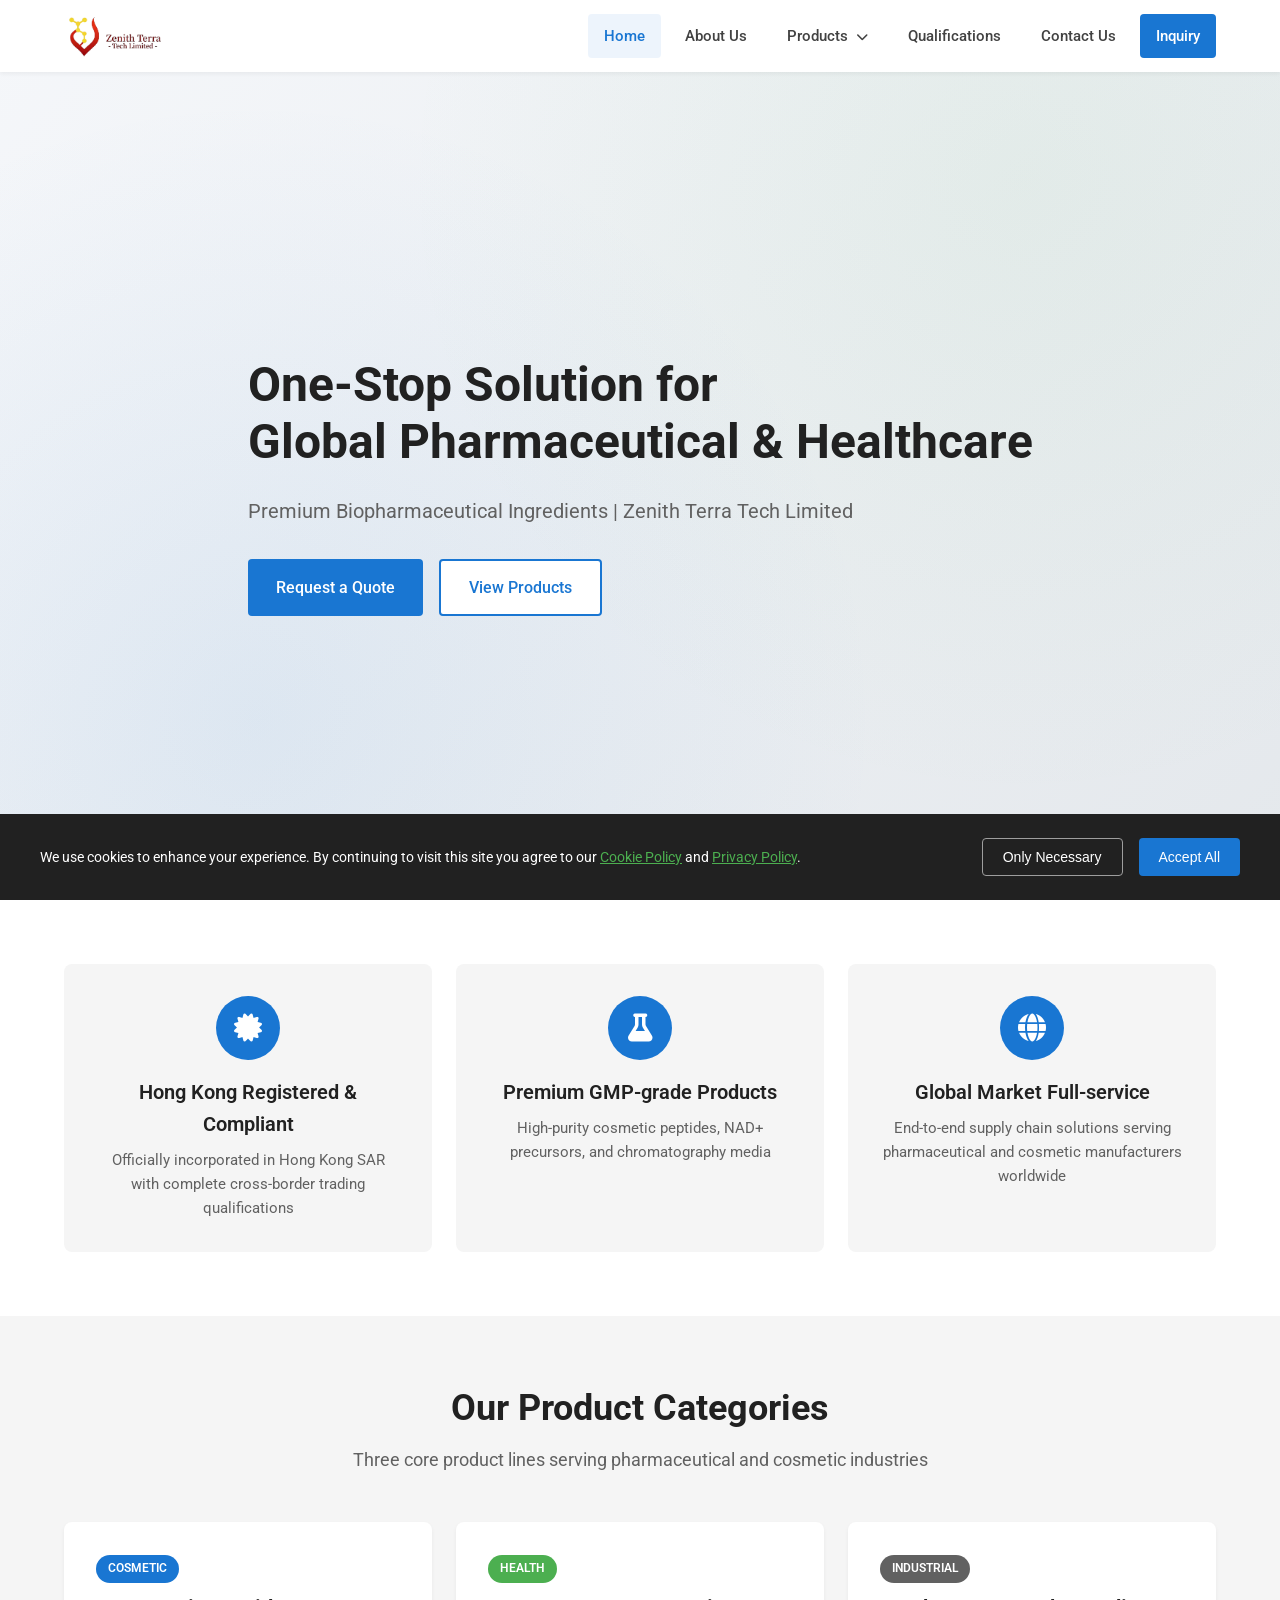
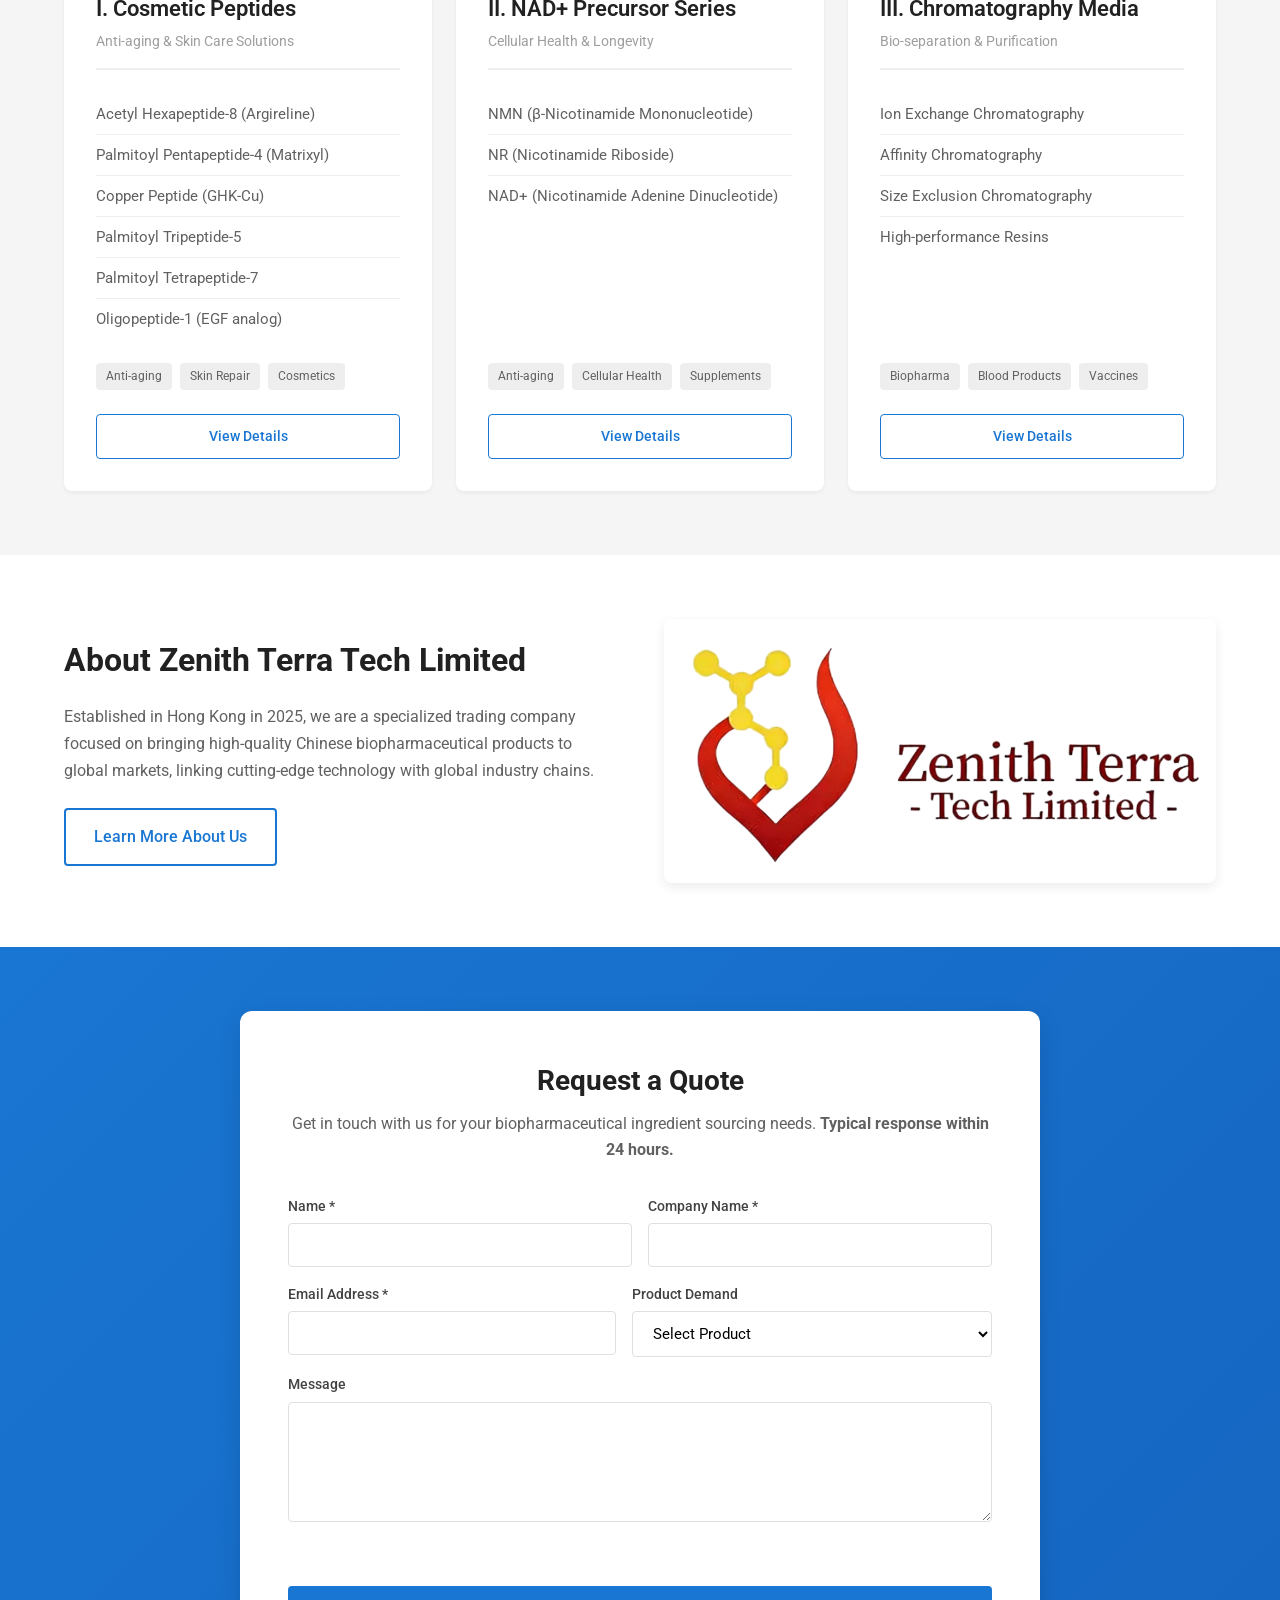
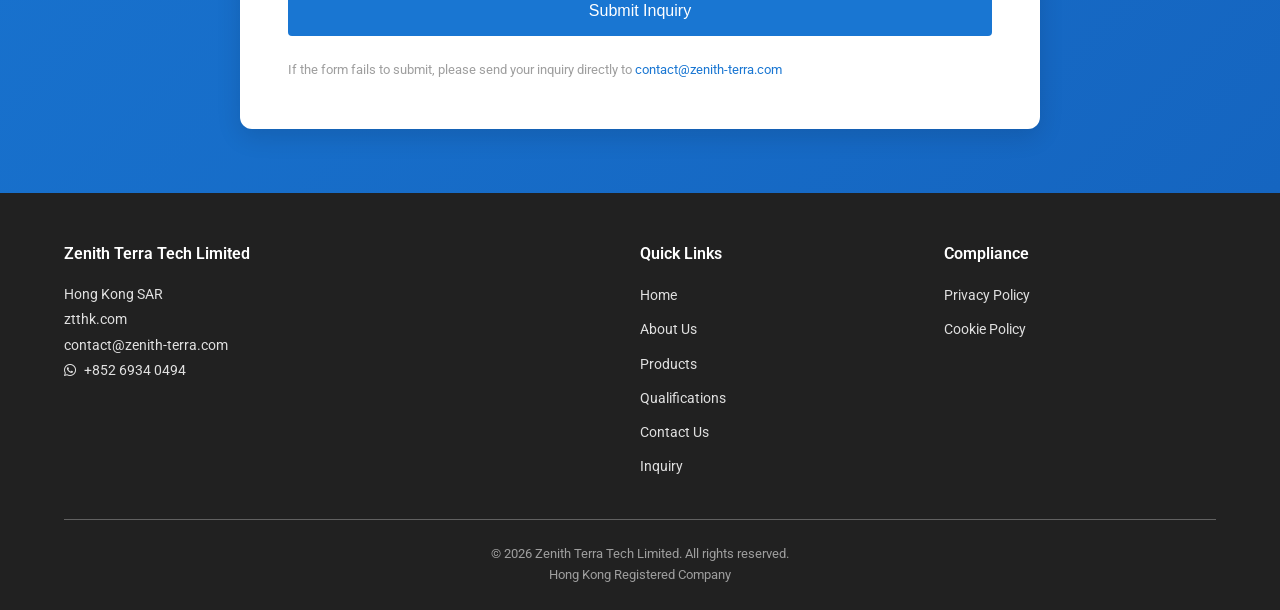
==== commit e1ed1a6d: "v2.0: Complete website redesign per PRD spec" ====
--- a/index.html
+++ b/index.html
@@ -3,294 +3,264 @@
 <head>
     <meta charset="UTF-8">
     <meta name="viewport" content="width=device-width, initial-scale=1.0">
-    <title>Zenith Terra Tech Limited | Global Pharmaceutical Solutions</title>
-    <meta name="description" content="One-Stop Solution for Global Pharmaceutical & Healthcare. Premium cosmetic peptides, NAD+ precursors, and chromatography resins.">
-    
-    <!-- Open Graph / Social Media -->
+    <title>Premium Biopharmaceutical Ingredients Supplier | Zenith Terra Tech Limited | Hong Kong</title>
+    <meta name="description" content="One-stop solution for cosmetic peptides, NAD+ precursors, chromatography media for global pharma & cosmetic manufacturers.">
+    
+    <!-- Open Graph -->
     <meta property="og:type" content="website">
     <meta property="og:url" content="https://ztthk.com/">
-    <meta property="og:title" content="Zenith Terra Tech Limited | Global Pharmaceutical Solutions">
-    <meta property="og:description" content="One-Stop Solution for Global Pharmaceutical & Healthcare. Premium cosmetic peptides, NAD+ precursors, and chromatography resins.">
+    <meta property="og:title" content="Premium Biopharmaceutical Ingredients Supplier | Zenith Terra Tech Limited">
+    <meta property="og:description" content="One-stop solution for cosmetic peptides, NAD+ precursors, chromatography media for global pharma & cosmetic manufacturers.">
     <meta property="og:image" content="https://ztthk.com/images/logo.jpg">
     
     <!-- Twitter Card -->
     <meta name="twitter:card" content="summary_large_image">
-    <meta name="twitter:url" content="https://ztthk.com/">
-    <meta name="twitter:title" content="Zenith Terra Tech Limited | Global Pharmaceutical Solutions">
-    <meta name="twitter:description" content="One-Stop Solution for Global Pharmaceutical & Healthcare. Premium cosmetic peptides, NAD+ precursors, and chromatography resins.">
-    <meta name="twitter:image" content="https://ztthk.com/images/logo.jpg">
+    <meta name="twitter:title" content="Premium Biopharmaceutical Ingredients Supplier | Zenith Terra Tech Limited">
+    <meta name="twitter:description" content="One-stop solution for cosmetic peptides, NAD+ precursors, chromatography media.">
+    
+    <!-- Fonts -->
+    <link href="https://fonts.googleapis.com/css2?family=Roboto:wght@400;500;600;700&display=swap" rel="stylesheet">
+    <link rel="stylesheet" href="https://cdnjs.cloudflare.com/ajax/libs/font-awesome/6.4.0/css/all.min.css">
     
     <link rel="stylesheet" href="styles.css">
-    <link href="https://fonts.googleapis.com/css2?family=Inter:wght@300;400;500;600;700&family=Playfair+Display:wght@400;500;600;700&display=swap" rel="stylesheet">
-    <link rel="stylesheet" href="https://cdnjs.cloudflare.com/ajax/libs/font-awesome/6.4.0/css/all.min.css">
+    
+    <!-- hCaptcha -->
+    <script src="https://js.hcaptcha.com/1/api.js" async defer></script>
 </head>
 <body>
+    <!-- Cookie Consent Popup -->
+    <div id="cookie-consent" class="cookie-consent">
+        <div class="cookie-content">
+            <p>We use cookies to enhance your experience. By continuing to visit this site you agree to our <a href="cookie-policy.html">Cookie Policy</a> and <a href="privacy-policy.html">Privacy Policy</a>.</p>
+            <div class="cookie-buttons">
+                <button onclick="acceptCookies('necessary')" class="btn-cookie-secondary">Only Necessary</button>
+                <button onclick="acceptCookies('all')" class="btn-cookie-primary">Accept All</button>
+            </div>
+        </div>
+    </div>
+
     <!-- Navigation -->
     <nav class="navbar">
         <div class="container">
             <div class="nav-brand">
-                <img src="images/logo.jpg" alt="Zenith Terra Tech Limited" class="nav-logo" loading="lazy">
-            </div>
-            <ul class="nav-menu">
-                <li><a href="#home" class="nav-link">Home</a></li>
-                <li><a href="#about" class="nav-link">About</a></li>
-                <li><a href="#products" class="nav-link">Products</a></li>
-                <li><a href="#contact" class="nav-link contact-btn">Contact</a></li>
+                <img src="images/logo.jpg" alt="Zenith Terra Tech Limited Logo" class="nav-logo">
+            </div>
+            <button class="nav-toggle" onclick="toggleNav()">
+                <i class="fas fa-bars"></i>
+            </button>
+            <ul class="nav-menu" id="nav-menu">
+                <li><a href="index.html" class="nav-link active">Home</a></li>
+                <li><a href="about.html" class="nav-link">About Us</a></li>
+                <li class="nav-dropdown">
+                    <a href="products.html" class="nav-link">Products <i class="fas fa-chevron-down"></i></a>
+                    <ul class="dropdown-menu">
+                        <li><a href="cosmetic-peptides.html">Cosmetic Peptides</a></li>
+                        <li><a href="nad-precursors.html">NAD+ Precursor Series</a></li>
+                        <li><a href="chromatography-media.html">Chromatography Media</a></li>
+                    </ul>
+                </li>
+                <li><a href="qualifications.html" class="nav-link">Qualifications</a></li>
+                <li><a href="contact.html" class="nav-link">Contact Us</a></li>
+                <li><a href="inquiry.html" class="nav-link nav-cta">Inquiry</a></li>
             </ul>
-            <div class="hamburger">
-                <span class="bar"></span>
-                <span class="bar"></span>
-                <span class="bar"></span>
-            </div>
         </div>
     </nav>
 
     <!-- Hero Section -->
-    <section id="home" class="hero">
-        <div class="hero-bg">
-            <div class="hero-pattern"></div>
-        </div>
+    <section class="hero">
+        <div class="hero-bg"></div>
         <div class="container">
             <div class="hero-content">
-                <div class="hero-badge">
-                    <i class="fas fa-flask"></i>
-                    <span>Premium Biopharmaceutical Ingredients</span>
-                </div>
-                <h1 class="hero-title">
-                    One-Stop Solution for<br>
-                    <span class="highlight">Global Pharmaceutical</span><br>
-                    & Healthcare
-                </h1>
-                <p class="hero-subtitle">
-                    Premium cosmetic peptides, NAD+ precursors, and chromatography media.<br>
-                    Bridging cutting-edge Chinese technology with worldwide markets.
-                </p>
+                <h1 class="hero-title">One-Stop Solution for<br>Global Pharmaceutical & Healthcare</h1>
+                <p class="hero-subtitle">Premium Biopharmaceutical Ingredients | Zenith Terra Tech Limited</p>
                 <div class="hero-cta">
-                    <a href="#products" class="btn btn-primary">
-                        <span>Explore Products</span>
-                        <i class="fas fa-arrow-right"></i>
-                    </a>
-                    <a href="#contact" class="btn btn-secondary">
-                        <i class="fas fa-envelope"></i>
-                        <span>Contact Us</span>
-                    </a>
-                </div>
-                <div class="hero-stats">
-                    <div class="stat-item">
-                        <span class="stat-number">2025</span>
-                        <span class="stat-label">HK Established</span>
-                    </div>
-                    <div class="stat-item">
-                        <span class="stat-number">Global</span>
-                        <span class="stat-label">Market Reach</span>
-                    </div>
-                    <div class="stat-item">
-                        <span class="stat-number">3+</span>
-                        <span class="stat-label">Product Categories</span>
-                    </div>
-                </div>
-            </div>
-        </div>
-        <div class="scroll-indicator">
-            <div class="mouse"></div>
-            <span>Scroll to explore</span>
-        </div>
-    </section>
-
-    <!-- About Section -->
-    <section id="about" class="about">
+                    <a href="inquiry.html" class="btn btn-primary">Request a Quote</a>
+                    <a href="products.html" class="btn btn-secondary">View Products</a>
+                </div>
+            </div>
+        </div>
+    </section>
+
+    <!-- Core Advantages -->
+    <section class="advantages">
+        <div class="container">
+            <div class="advantages-grid">
+                <div class="advantage-card">
+                    <div class="advantage-icon">
+                        <i class="fas fa-certificate"></i>
+                    </div>
+                    <h3>Hong Kong Registered & Compliant</h3>
+                    <p>Officially incorporated in Hong Kong SAR with complete cross-border trading qualifications</p>
+                </div>
+                <div class="advantage-card">
+                    <div class="advantage-icon">
+                        <i class="fas fa-flask"></i>
+                    </div>
+                    <h3>Premium GMP-grade Products</h3>
+                    <p>High-purity cosmetic peptides, NAD+ precursors, and chromatography media</p>
+                </div>
+                <div class="advantage-card">
+                    <div class="advantage-icon">
+                        <i class="fas fa-globe"></i>
+                    </div>
+                    <h3>Global Market Full-service</h3>
+                    <p>End-to-end supply chain solutions serving pharmaceutical and cosmetic manufacturers worldwide</p>
+                </div>
+            </div>
+        </div>
+    </section>
+
+    <!-- Product Categories -->
+    <section class="product-categories">
         <div class="container">
             <div class="section-header">
-                <span class="section-tag">About Us</span>
-                <h2 class="section-title">Your Trusted Partner in<br>Biopharmaceutical Trade</h2>
-            </div>
+                <h2>Our Product Categories</h2>
+                <p>Three core product lines serving pharmaceutical and cosmetic industries</p>
+            </div>
+            <div class="categories-grid">
+                <!-- Cosmetic Peptides -->
+                <div class="category-card">
+                    <div class="category-header">
+                        <span class="category-badge">Cosmetic</span>
+                        <h3>I. Cosmetic Peptides</h3>
+                        <p class="category-tagline">Anti-aging & Skin Care Solutions</p>
+                    </div>
+                    <ul class="product-list">
+                        <li>Acetyl Hexapeptide-8 (Argireline)</li>
+                        <li>Palmitoyl Pentapeptide-4 (Matrixyl)</li>
+                        <li>Copper Peptide (GHK-Cu)</li>
+                        <li>Palmitoyl Tripeptide-5</li>
+                        <li>Palmitoyl Tetrapeptide-7</li>
+                        <li>Oligopeptide-1 (EGF analog)</li>
+                    </ul>
+                    <div class="category-tags">
+                        <span class="tag">Anti-aging</span>
+                        <span class="tag">Skin Repair</span>
+                        <span class="tag">Cosmetics</span>
+                    </div>
+                    <a href="cosmetic-peptides.html" class="btn btn-outline">View Details</a>
+                </div>
+
+                <!-- NAD+ Precursors -->
+                <div class="category-card">
+                    <div class="category-header">
+                        <span class="category-badge health">Health</span>
+                        <h3>II. NAD+ Precursor Series</h3>
+                        <p class="category-tagline">Cellular Health & Longevity</p>
+                    </div>
+                    <ul class="product-list">
+                        <li>NMN (β-Nicotinamide Mononucleotide)</li>
+                        <li>NR (Nicotinamide Riboside)</li>
+                        <li>NAD+ (Nicotinamide Adenine Dinucleotide)</li>
+                    </ul>
+                    <div class="category-tags">
+                        <span class="tag">Anti-aging</span>
+                        <span class="tag">Cellular Health</span>
+                        <span class="tag">Supplements</span>
+                    </div>
+                    <a href="nad-precursors.html" class="btn btn-outline">View Details</a>
+                </div>
+
+                <!-- Chromatography Media -->
+                <div class="category-card">
+                    <div class="category-header">
+                        <span class="category-badge industrial">Industrial</span>
+                        <h3>III. Chromatography Media</h3>
+                        <p class="category-tagline">Bio-separation & Purification</p>
+                    </div>
+                    <ul class="product-list">
+                        <li>Ion Exchange Chromatography</li>
+                        <li>Affinity Chromatography</li>
+                        <li>Size Exclusion Chromatography</li>
+                        <li>High-performance Resins</li>
+                    </ul>
+                    <div class="category-tags">
+                        <span class="tag">Biopharma</span>
+                        <span class="tag">Blood Products</span>
+                        <span class="tag">Vaccines</span>
+                    </div>
+                    <a href="chromatography-media.html" class="btn btn-outline">View Details</a>
+                </div>
+            </div>
+        </div>
+    </section>
+
+    <!-- About Short -->
+    <section class="about-short">
+        <div class="container">
             <div class="about-content">
+                <div class="about-text">
+                    <h2>About Zenith Terra Tech Limited</h2>
+                    <p>Established in Hong Kong in 2025, we are a specialized trading company focused on bringing high-quality Chinese biopharmaceutical products to global markets, linking cutting-edge technology with global industry chains.</p>
+                    <a href="about.html" class="btn btn-secondary">Learn More About Us</a>
+                </div>
                 <div class="about-image">
-                    <div class="about-logo-container">
-                        <img src="images/logo.jpg" alt="Zenith Terra Tech Limited Logo" class="about-logo-img" loading="lazy">
-                    </div>
-                    <div class="about-slogan">
-                        <i class="fas fa-quote-left"></i>
-                        <p>One-Stop Solution for Global Pharmaceutical & Healthcare</p>
-                    </div>
-                </div>
-                <div class="about-text">
-                    <h3>Zenith Terra Tech Limited</h3>
-                    <p class="about-lead">
-                        Established in Hong Kong in 2025, we are a specialized trading company focused on bringing high-quality Chinese biopharmaceutical products to global markets.
-                    </p>
-                    <div class="about-features">
-                        <div class="feature-item">
-                            <div class="feature-icon">
-                                <i class="fas fa-building"></i>
-                            </div>
-                            <div class="feature-text">
-                                <h4>Hong Kong Registered</h4>
-                                <p>Officially incorporated in Hong Kong SAR with full trading qualifications</p>
-                            </div>
+                    <img src="images/logo.jpg" alt="Zenith Terra Tech Limited" loading="lazy">
+                </div>
+            </div>
+        </div>
+    </section>
+
+    <!-- Quick Inquiry -->
+    <section class="quick-inquiry">
+        <div class="container">
+            <div class="inquiry-box">
+                <h2>Request a Quote</h2>
+                <p>Get in touch with us for your biopharmaceutical ingredient sourcing needs. <strong>Typical response within 24 hours.</strong></p>
+                
+                <form action="https://formspree.io/f/YOUR_FORM_ID" method="POST" class="inquiry-form" id="quick-inquiry-form">
+                    <div class="form-row">
+                        <div class="form-group">
+                            <label for="name">Name *</label>
+                            <input type="text" id="name" name="name" required>
                         </div>
-                        <div class="feature-item">
-                            <div class="feature-icon">
-                                <i class="fas fa-flask"></i>
-                            </div>
-                            <div class="feature-text">
-                                <h4>Premium Products</h4>
-                                <p>High-quality cosmetic peptides, NAD+ precursors, and chromatography media</p>
-                            </div>
+                        <div class="form-group">
+                            <label for="company">Company Name *</label>
+                            <input type="text" id="company" name="company" required>
                         </div>
-                        <div class="feature-item">
-                            <div class="feature-icon">
-                                <i class="fas fa-globe"></i>
-                            </div>
-                            <div class="feature-text">
-                                <h4>Global Focus</h4>
-                                <p>Serving pharmaceutical and cosmetic manufacturers worldwide</p>
-                            </div>
+                    </div>
+                    <div class="form-row">
+                        <div class="form-group">
+                            <label for="email">Email Address *</label>
+                            <input type="email" id="email" name="email" required>
                         </div>
-                    </div>
-                </div>
-            </div>
-        </div>
-    </section>
-
-    <!-- Products Section -->
-    <section id="products" class="products">
-        <div class="container">
-            <div class="section-header">
-                <span class="section-tag">Products</span>
-                <h2 class="section-title">Premium Biopharmaceutical Ingredients</h2>
-                <p class="section-subtitle">Three core product categories serving pharmaceutical and cosmetic industries</p>
-            </div>
-            
-            <div class="products-grid">
-                <!-- Product Category 1: Cosmetic Peptides -->
-                <div class="product-card featured">
-                    <div class="product-badge">Cosmetic</div>
-                    <div class="product-icon">
-                        <i class="fas fa-spa"></i>
-                    </div>
-                    <h3>I. Cosmetic Peptides</h3>
-                    <p class="product-subtitle">Anti-aging & Skin Care Solutions</p>
-                    <ul class="product-list">
-                        <li><i class="fas fa-check"></i> Acetyl Hexapeptide-8 (Argireline)</li>
-                        <li><i class="fas fa-check"></i> Palmitoyl Pentapeptide-4 (Matrixyl)</li>
-                        <li><i class="fas fa-check"></i> Copper Peptide (GHK-Cu)</li>
-                        <li><i class="fas fa-check"></i> Palmitoyl Tripeptide-5</li>
-                        <li><i class="fas fa-check"></i> Palmitoyl Tetrapeptide-7</li>
-                        <li><i class="fas fa-check"></i> Oligopeptide-1 (EGF analog)</li>
-                    </ul>
-                    <div class="product-applications">
-                        <span class="app-tag">Anti-aging</span>
-                        <span class="app-tag">Skin Repair</span>
-                        <span class="app-tag">Cosmetics</span>
-                    </div>
-                </div>
-
-                <!-- Product Category 2: NAD+ Precursor Series -->
-                <div class="product-card featured">
-                    <div class="product-badge">Health</div>
-                    <div class="product-icon">
-                        <i class="fas fa-heartbeat"></i>
-                    </div>
-                    <h3>II. NAD+ Precursor Series</h3>
-                    <p class="product-subtitle">Cellular Health & Longevity</p>
-                    <ul class="product-list">
-                        <li><i class="fas fa-check"></i> NMN (β-Nicotinamide Mononucleotide)</li>
-                        <li><i class="fas fa-check"></i> NR (Nicotinamide Riboside)</li>
-                        <li><i class="fas fa-check"></i> NAD+ (Nicotinamide Adenine Dinucleotide)</li>
-                    </ul>
-                    <div class="product-applications">
-                        <span class="app-tag">Anti-aging</span>
-                        <span class="app-tag">Cellular Health</span>
-                        <span class="app-tag">Supplements</span>
-                    </div>
-                </div>
-
-                <!-- Product Category 3: Bio-separation & Purification -->
-                <div class="product-card">
-                    <div class="product-badge">Industrial</div>
-                    <div class="product-icon">
-                        <i class="fas fa-vials"></i>
-                    </div>
-                    <h3>III. Bio-separation & Purification</h3>
-                    <p class="product-subtitle">Chromatography Media / Resins</p>
-                    <ul class="product-list">
-                        <li><i class="fas fa-check"></i> Ion Exchange Chromatography</li>
-                        <li><i class="fas fa-check"></i> Affinity Chromatography</li>
-                        <li><i class="fas fa-check"></i> Size Exclusion Chromatography</li>
-                        <li><i class="fas fa-check"></i> High-performance Resins</li>
-                        <li><i class="fas fa-check"></i> GMP-compliant Manufacturing</li>
-                    </ul>
-                    <div class="product-applications">
-                        <span class="app-tag">Biopharma</span>
-                        <span class="app-tag">Blood Products</span>
-                        <span class="app-tag">Vaccines</span>
-                    </div>
-                </div>
-            </div>
-        </div>
-    </section>
-
-    <!-- Contact Section -->
-    <section id="contact" class="contact">
-        <div class="container">
-            <div class="section-header">
-                <span class="section-tag">Contact</span>
-                <h2 class="section-title">Let's Connect</h2>
-                <p class="section-subtitle">Ready to discuss your ingredient sourcing needs?</p>
-            </div>
-            <div class="contact-content">
-                <div class="contact-info">
-                    <div class="contact-card primary">
-                        <div class="contact-card-header">
-                            <img src="images/logo.jpg" alt="Zenith Terra" class="contact-logo">
+                        <div class="form-group">
+                            <label for="product">Product Demand</label>
+                            <select id="product" name="product">
+                                <option value="">Select Product</option>
+                                <optgroup label="Cosmetic Peptides">
+                                    <option value="Acetyl Hexapeptide-8">Acetyl Hexapeptide-8 (Argireline)</option>
+                                    <option value="Palmitoyl Pentapeptide-4">Palmitoyl Pentapeptide-4 (Matrixyl)</option>
+                                    <option value="Copper Peptide">Copper Peptide (GHK-Cu)</option>
+                                    <option value="Palmitoyl Tripeptide-5">Palmitoyl Tripeptide-5</option>
+                                    <option value="Palmitoyl Tetrapeptide-7">Palmitoyl Tetrapeptide-7</option>
+                                    <option value="Oligopeptide-1">Oligopeptide-1 (EGF analog)</option>
+                                </optgroup>
+                                <optgroup label="NAD+ Precursor Series">
+                                    <option value="NMN">NMN (β-Nicotinamide Mononucleotide)</option>
+                                    <option value="NR">NR (Nicotinamide Riboside)</option>
+                                    <option value="NAD+">NAD+ (Nicotinamide Adenine Dinucleotide)</option>
+                                </optgroup>
+                                <optgroup label="Chromatography Media">
+                                    <option value="Ion Exchange">Ion Exchange Chromatography</option>
+                                    <option value="Affinity">Affinity Chromatography</option>
+                                    <option value="Size Exclusion">Size Exclusion Chromatography</option>
+                                </optgroup>
+                            </select>
                         </div>
-                        <div class="contact-details">
-                            <div class="cdetail">
-                                <i class="fas fa-building"></i>
-                                <div>
-                                    <span class="clabel">Company</span>
-                                    <span class="cvalue">Zenith Terra Tech Limited</span>
-                                </div>
-                            </div>
-                            <div class="cdetail">
-                                <i class="fas fa-map-marker-alt"></i>
-                                <div>
-                                    <span class="clabel">Location</span>
-                                    <span class="cvalue">Hong Kong SAR</span>
-                                </div>
-                            </div>
-                            <div class="cdetail">
-                                <i class="fas fa-globe"></i>
-                                <div>
-                                    <span class="clabel">Website</span>
-                                    <a href="https://ztthk.com" class="cvalue link">ztthk.com</a>
-                                </div>
-                            </div>
-                            <div class="cdetail">
-                                <i class="fas fa-envelope"></i>
-                                <div>
-                                    <span class="clabel">Email</span>
-                                    <a href="mailto:contact@zenith-terra.com" class="cvalue link">contact@zenith-terra.com</a>
-                                </div>
-                            </div>
-                        </div>
-                    </div>
-                    <div class="contact-cta-box">
-                        <h3>Start Your Inquiry</h3>
-                        <p>Whether you need product specifications, pricing information, or partnership discussions, we're here to help.</p>
-                        <div class="cta-buttons">
-                            <a href="mailto:contact@zenith-terra.com" class="btn btn-primary btn-large">
-                                <i class="fas fa-paper-plane"></i>
-                                <span>Send Email</span>
-                            </a>
-                        </div>
-                        <div class="response-time">
-                            <i class="fas fa-clock"></i>
-                            <span>Typical response within 24 hours</span>
-                        </div>
-                    </div>
-                </div>
+                    </div>
+                    <div class="form-group">
+                        <label for="message">Message</label>
+                        <textarea id="message" name="message" rows="4"></textarea>
+                    </div>
+                    
+                    <!-- hCaptcha -->
+                    <div class="h-captcha" data-sitekey="YOUR_HCAPTCHA_SITE_KEY"></div>
+                    
+                    <button type="submit" class="btn btn-primary btn-large">Submit Inquiry</button>
+                    
+                    <p class="form-note">If the form fails to submit, please send your inquiry directly to <a href="mailto:contact@zenith-terra.com">contact@zenith-terra.com</a></p>
+                </form>
             </div>
         </div>
     </section>
@@ -298,31 +268,40 @@
     <!-- Footer -->
     <footer class="footer">
         <div class="container">
-            <div class="footer-content">
-                <div class="footer-brand">
-                    <img src="images/logo.jpg" alt="Zenith Terra Tech Limited" class="footer-logo">
-                    <p class="footer-slogan">One-Stop Solution for Global Pharmaceutical & Healthcare</p>
-                </div>
-                <div class="footer-links">
-                    <a href="#home">Home</a>
-                    <a href="#about">About</a>
-                    <a href="#products">Products</a>
-                    <a href="#contact">Contact</a>
-                </div>
-                <div class="footer-contact">
-                    <a href="mailto:contact@zenith-terra.com" class="footer-email">
-                        <i class="fas fa-envelope"></i>
-                        contact@zenith-terra.com
-                    </a>
-                    <a href="https://ztthk.com" class="footer-web">
-                        <i class="fas fa-globe"></i>
-                        ztthk.com
-                    </a>
+            <div class="footer-grid">
+                <div class="footer-col">
+                    <h4>Zenith Terra Tech Limited</h4>
+                    <p>Hong Kong SAR</p>
+                    <p><a href="https://ztthk.com">ztthk.com</a></p>
+                    <p><a href="mailto:contact@zenith-terra.com">contact@zenith-terra.com</a></p>
+                    <p>
+                        <a href="https://wa.me/85269340494" class="whatsapp-link" target="_blank">
+                            <i class="fab fa-whatsapp"></i> +852 6934 0494
+                        </a>
+                    </p>
+                </div>
+                <div class="footer-col">
+                    <h4>Quick Links</h4>
+                    <ul>
+                        <li><a href="index.html">Home</a></li>
+                        <li><a href="about.html">About Us</a></li>
+                        <li><a href="products.html">Products</a></li>
+                        <li><a href="qualifications.html">Qualifications</a></li>
+                        <li><a href="contact.html">Contact Us</a></li>
+                        <li><a href="inquiry.html">Inquiry</a></li>
+                    </ul>
+                </div>
+                <div class="footer-col">
+                    <h4>Compliance</h4>
+                    <ul>
+                        <li><a href="privacy-policy.html">Privacy Policy</a></li>
+                        <li><a href="cookie-policy.html">Cookie Policy</a></li>
+                    </ul>
                 </div>
             </div>
             <div class="footer-bottom">
                 <p>&copy; 2026 Zenith Terra Tech Limited. All rights reserved.</p>
-                <p class="footer-reg">Hong Kong Registered Company</p>
+                <p>Hong Kong Registered Company</p>
             </div>
         </div>
     </footer>
--- a/styles.css
+++ b/styles.css
@@ -1,185 +1,314 @@
-/* Zenith Terra Tech Limited - Modern Biopharmaceutical Website */
-/* Color Theme: Tech Blue + Crimson Red + Warm Yellow - Professional Light Theme */
-
+/* ============================================
+   ZENITH TERRA TECH LIMITED - MAIN STYLESHEET
+   Version: 2.0
+   Design System: B2B Tech Professional
+   ============================================ */
+
+/* CSS Variables - Design System */
 :root {
-    /* Brand Colors - New Scheme */
-    --primary: #165DFF;           /* 科技蓝 - 核心主色 60% */
-    --primary-dark: #0E42D4;      /* 深蓝 - 悬停状态 */
-    --primary-light: #3D7FFF;     /* 浅蓝 - 高亮 */
-    --secondary: #A62020;         /* 绛红 - 品牌辅助色 10% */
-    --secondary-light: #C41E3A;   /* 亮绛红 - 强调 */
-    --accent: #F7BA1E;            /* 暖黄 - 点缀色 5% */
-    --accent-light: #FFD666;      /* 浅暖黄 */
-    
-    /* Base Colors - 基底色 25% */
-    --bg-primary: #FFFFFF;        /* 纯白背景 */
-    --bg-secondary: #F5F7FA;      /* 浅灰背景 */
-    --bg-tertiary: #E6F4FF;       /* 浅蓝背景 */
-    --bg-dark: #1a1a2e;           /* 深色区块备用 */
-    
-    /* Text Colors */
-    --text-primary: #1D2129;      /* 主文字 - 近黑 */
-    --text-secondary: #4E5969;    /* 次要文字 - 深灰 */
-    --text-tertiary: #86909C;     /* 辅助文字 - 中灰 */
-    --text-inverse: #FFFFFF;      /* 反白文字 */
-    
-    /* Gradients */
-    --gradient-primary: linear-gradient(135deg, #165DFF 0%, #3D7FFF 100%);
-    --gradient-gold: linear-gradient(135deg, #F7BA1E 0%, #FFD666 100%);
-    --gradient-red: linear-gradient(135deg, #A62020 0%, #C41E3A 100%);
-    --gradient-hero: linear-gradient(135deg, #E6F4FF 0%, #F5F7FA 50%, #FFFFFF 100%);
-    
-    /* Shadows - 更柔和的投影 */
-    --shadow-sm: 0 2px 8px rgba(22, 93, 255, 0.08);
-    --shadow-md: 0 4px 16px rgba(22, 93, 255, 0.12);
-    --shadow-lg: 0 8px 32px rgba(22, 93, 255, 0.16);
-    --shadow-accent: 0 4px 16px rgba(247, 186, 30, 0.25);
-    --shadow-red: 0 4px 16px rgba(166, 32, 32, 0.2);
-    
-    /* Radius */
+    /* Primary Colors */
+    --color-primary: #1976D2;
+    --color-primary-hover: #1565C0;
+    --color-primary-pressed: #0D47A1;
+    
+    /* Secondary Colors */
+    --color-secondary: #4CAF50;
+    --color-secondary-light: #E8F5E9;
+    
+    /* Neutral Colors */
+    --color-white: #FFFFFF;
+    --color-gray-50: #F5F5F5;
+    --color-gray-100: #EEEEEE;
+    --color-gray-300: #E0E0E0;
+    --color-gray-500: #9E9E9E;
+    --color-gray-700: #616161;
+    --color-gray-800: #424242;
+    --color-gray-900: #212121;
+    
+    /* Accent Colors */
+    --color-error: #F44336;
+    --color-warning: #FF9800;
+    
+    /* Spacing System (8px base) */
+    --space-1: 8px;
+    --space-2: 16px;
+    --space-3: 24px;
+    --space-4: 32px;
+    --space-5: 48px;
+    --space-6: 64px;
+    
+    /* Typography */
+    --font-family: 'Roboto', -apple-system, BlinkMacSystemFont, 'Segoe UI', Arial, sans-serif;
+    
+    /* Shadows */
+    --shadow-sm: 0 2px 4px rgba(0,0,0,0.05);
+    --shadow-md: 0 4px 12px rgba(0,0,0,0.08);
+    --shadow-lg: 0 8px 24px rgba(0,0,0,0.12);
+    
+    /* Border Radius */
     --radius-sm: 4px;
     --radius-md: 8px;
     --radius-lg: 12px;
-    --radius-xl: 20px;
     
     /* Transitions */
-    --transition: all 0.3s ease;
-}
-
-* {
+    --transition-fast: 0.15s ease;
+    --transition-base: 0.25s ease;
+    
+    /* Container */
+    --container-max: 1200px;
+    --container-padding: 24px;
+}
+
+/* Reset & Base */
+*, *::before, *::after {
+    box-sizing: border-box;
     margin: 0;
     padding: 0;
-    box-sizing: border-box;
+}
+
+html {
+    font-size: 16px;
+    scroll-behavior: smooth;
 }
 
 body {
-    font-family: 'Inter', -apple-system, BlinkMacSystemFont, sans-serif;
+    font-family: var(--font-family);
+    font-size: 16px;
     line-height: 1.6;
-    color: var(--text-primary);
-    background: var(--bg-primary);
-    overflow-x: hidden;
-}
-
+    color: var(--color-gray-800);
+    background-color: var(--color-white);
+    -webkit-font-smoothing: antialiased;
+    -moz-osx-font-smoothing: grayscale;
+}
+
+img {
+    max-width: 100%;
+    height: auto;
+    display: block;
+}
+
+a {
+    color: var(--color-primary);
+    text-decoration: none;
+    transition: color var(--transition-fast);
+}
+
+a:hover {
+    color: var(--color-primary-hover);
+}
+
+/* Container */
 .container {
-    max-width: 1200px;
+    max-width: var(--container-max);
     margin: 0 auto;
-    padding: 0 20px;
-}
-
-/* Navigation - 白色背景 + 科技蓝主色 */
+    padding: 0 var(--container-padding);
+}
+
+/* ============================================
+   COOKIE CONSENT
+   ============================================ */
+.cookie-consent {
+    position: fixed;
+    bottom: 0;
+    left: 0;
+    right: 0;
+    background: var(--color-gray-900);
+    color: var(--color-white);
+    padding: var(--space-3);
+    z-index: 10000;
+    transform: translateY(100%);
+    transition: transform var(--transition-base);
+}
+
+.cookie-consent.show {
+    transform: translateY(0);
+}
+
+.cookie-content {
+    max-width: var(--container-max);
+    margin: 0 auto;
+    display: flex;
+    flex-wrap: wrap;
+    align-items: center;
+    justify-content: space-between;
+    gap: var(--space-2);
+}
+
+.cookie-content p {
+    flex: 1;
+    min-width: 280px;
+    font-size: 14px;
+}
+
+.cookie-content a {
+    color: var(--color-secondary);
+    text-decoration: underline;
+}
+
+.cookie-buttons {
+    display: flex;
+    gap: var(--space-2);
+}
+
+.btn-cookie-secondary,
+.btn-cookie-primary {
+    padding: 10px 20px;
+    border: none;
+    border-radius: var(--radius-sm);
+    font-size: 14px;
+    font-weight: 500;
+    cursor: pointer;
+    transition: all var(--transition-fast);
+}
+
+.btn-cookie-secondary {
+    background: transparent;
+    color: var(--color-white);
+    border: 1px solid var(--color-gray-500);
+}
+
+.btn-cookie-secondary:hover {
+    background: var(--color-gray-800);
+}
+
+.btn-cookie-primary {
+    background: var(--color-primary);
+    color: var(--color-white);
+}
+
+.btn-cookie-primary:hover {
+    background: var(--color-primary-hover);
+}
+
+/* ============================================
+   NAVIGATION
+   ============================================ */
 .navbar {
     position: fixed;
     top: 0;
     left: 0;
     right: 0;
-    background: rgba(255, 255, 255, 0.98);
-    -webkit-backdrop-filter: blur(20px);
-    backdrop-filter: blur(20px);
+    background: var(--color-white);
+    box-shadow: var(--shadow-sm);
     z-index: 1000;
-    padding: 12px 0;
-    box-shadow: 0 2px 8px rgba(0, 0, 0, 0.06);
-    transition: var(--transition);
-    border-bottom: 1px solid rgba(22, 93, 255, 0.08);
-}
-
-.navbar.scrolled {
-    padding: 8px 0;
-    box-shadow: var(--shadow-md);
+    height: 72px;
 }
 
 .navbar .container {
     display: flex;
+    align-items: center;
     justify-content: space-between;
+    height: 100%;
+}
+
+.nav-brand {
+    display: flex;
     align-items: center;
 }
 
-.nav-brand {
+.nav-logo {
+    height: 48px;
+    width: auto;
+}
+
+.nav-toggle {
+    display: none;
+    background: none;
+    border: none;
+    font-size: 24px;
+    color: var(--color-gray-800);
+    cursor: pointer;
+}
+
+.nav-menu {
     display: flex;
     align-items: center;
-}
-
-.nav-logo {
-    height: 50px;
-    width: auto;
-    object-fit: contain;
-}
-
-.nav-menu {
-    display: flex;
     list-style: none;
-    gap: 35px;
+    gap: var(--space-1);
 }
 
 .nav-link {
-    color: var(--text-secondary);
-    text-decoration: none;
-    font-size: 0.95rem;
+    display: block;
+    padding: 10px 16px;
+    color: var(--color-gray-800);
     font-weight: 500;
-    transition: var(--transition);
+    font-size: 15px;
+    border-radius: var(--radius-sm);
+    transition: all var(--transition-fast);
+}
+
+.nav-link:hover,
+.nav-link.active {
+    color: var(--color-primary);
+    background: rgba(25, 118, 210, 0.08);
+}
+
+.nav-link.nav-cta {
+    background: var(--color-primary);
+    color: var(--color-white);
+}
+
+.nav-link.nav-cta:hover {
+    background: var(--color-primary-hover);
+}
+
+/* Dropdown */
+.nav-dropdown {
     position: relative;
 }
 
-.nav-link::after {
-    content: '';
+.nav-dropdown .nav-link i {
+    font-size: 12px;
+    margin-left: 4px;
+}
+
+.dropdown-menu {
     position: absolute;
-    bottom: -5px;
+    top: 100%;
     left: 0;
-    width: 0;
-    height: 2px;
-    background: var(--gradient-primary);
-    transition: var(--transition);
-}
-
-.nav-link:hover::after,
-.nav-link.active::after {
-    width: 100%;
-}
-
-.nav-link:hover {
-    color: var(--primary);
-}
-
-.contact-btn {
-    background: var(--gradient-primary);
-    color: var(--text-inverse) !important;
-    padding: 10px 24px;
+    background: var(--color-white);
+    min-width: 260px;
+    box-shadow: var(--shadow-lg);
     border-radius: var(--radius-md);
-    transition: var(--transition);
-    box-shadow: var(--shadow-sm);
-}
-
-.contact-btn::after {
-    display: none;
-}
-
-.contact-btn:hover {
-    transform: translateY(-2px);
-    box-shadow: var(--shadow-md);
-}
-
-.hamburger {
-    display: none;
-    flex-direction: column;
-    cursor: pointer;
-    gap: 5px;
-}
-
-.bar {
-    width: 25px;
-    height: 2px;
-    background: var(--text-primary);
-    transition: var(--transition);
-}
-
-/* Hero Section - 浅蓝渐变背景 */
+    padding: var(--space-1) 0;
+    list-style: none;
+    opacity: 0;
+    visibility: hidden;
+    transform: translateY(-10px);
+    transition: all var(--transition-base);
+}
+
+.nav-dropdown:hover .dropdown-menu {
+    opacity: 1;
+    visibility: visible;
+    transform: translateY(0);
+}
+
+.dropdown-menu a {
+    display: block;
+    padding: 12px 20px;
+    color: var(--color-gray-800);
+    font-size: 14px;
+    transition: all var(--transition-fast);
+}
+
+.dropdown-menu a:hover,
+.dropdown-menu a.active {
+    background: var(--color-gray-50);
+    color: var(--color-primary);
+}
+
+/* ============================================
+   HERO SECTION
+   ============================================ */
 .hero {
+    position: relative;
     min-height: 100vh;
     display: flex;
     align-items: center;
-    position: relative;
-    background: var(--gradient-hero);
+    background: linear-gradient(135deg, #f5f7fa 0%, #e4e8ec 100%);
+    padding-top: 72px;
     overflow: hidden;
-    padding-top: 80px;
 }
 
 .hero-bg {
@@ -188,1176 +317,1737 @@
     left: 0;
     right: 0;
     bottom: 0;
-}
-
-.hero-pattern {
-    position: absolute;
-    top: 0;
-    left: 0;
-    right: 0;
-    bottom: 0;
     background: 
-        radial-gradient(ellipse at 20% 30%, rgba(22, 93, 255, 0.08) 0%, transparent 50%),
-        radial-gradient(ellipse at 80% 70%, rgba(247, 186, 30, 0.06) 0%, transparent 50%),
-        url("data:image/svg+xml,%3Csvg width='60' height='60' viewBox='0 0 60 60' xmlns='http://www.w3.org/2000/svg'%3E%3Cg fill='none' fill-rule='evenodd'%3E%3Cg fill='%23165DFF' fill-opacity='0.03'%3E%3Cpath d='M36 34v-4h-2v4h-4v2h4v4h2v-4h4v-2h-4zm0-30V0h-2v4h-4v2h4v4h2V6h4V4h-4zM6 34v-4H4v4H0v2h4v4h2v-4h4v-2H6zM6 4V0H4v4H0v2h4v4h2V6h4V4H6z'/%3E%3C/g%3E%3C/g%3E%3C/svg%3E");
+        radial-gradient(circle at 20% 80%, rgba(25, 118, 210, 0.08) 0%, transparent 50%),
+        radial-gradient(circle at 80% 20%, rgba(76, 175, 80, 0.06) 0%, transparent 50%);
 }
 
 .hero-content {
     position: relative;
-    z-index: 2;
     max-width: 800px;
-}
-
-.hero-badge {
-    display: inline-flex;
-    align-items: center;
-    gap: 10px;
-    background: rgba(22, 93, 255, 0.1);
-    -webkit-backdrop-filter: blur(10px);
-    backdrop-filter: blur(10px);
-    padding: 12px 24px;
-    border-radius: 50px;
-    margin-bottom: 30px;
-    border: 1px solid rgba(22, 93, 255, 0.2);
-}
-
-.hero-badge i {
-    color: var(--accent);
-    font-size: 1.1rem;
-}
-
-.hero-badge span {
-    color: var(--primary);
-    font-size: 0.9rem;
-    font-weight: 600;
+    padding: var(--space-6) 0;
 }
 
 .hero-title {
-    font-family: 'Playfair Display', serif;
-    font-size: 3.5rem;
+    font-size: 48px;
     font-weight: 700;
-    color: var(--text-primary);
     line-height: 1.2;
-    margin-bottom: 25px;
-}
-
-.hero-title .highlight {
-    background: var(--gradient-primary);
-    -webkit-background-clip: text;
-    -webkit-text-fill-color: transparent;
-    background-clip: text;
+    color: var(--color-gray-900);
+    margin-bottom: var(--space-3);
 }
 
 .hero-subtitle {
-    font-size: 1.2rem;
-    color: var(--text-secondary);
-    margin-bottom: 40px;
-    line-height: 1.8;
+    font-size: 20px;
+    color: var(--color-gray-700);
+    margin-bottom: var(--space-4);
 }
 
 .hero-cta {
     display: flex;
-    gap: 20px;
-    margin-bottom: 60px;
-}
-
+    gap: var(--space-2);
+    flex-wrap: wrap;
+}
+
+/* ============================================
+   BUTTONS
+   ============================================ */
 .btn {
     display: inline-flex;
     align-items: center;
-    gap: 10px;
-    padding: 16px 32px;
-    border-radius: var(--radius-md);
-    font-size: 1rem;
-    font-weight: 600;
+    justify-content: center;
+    gap: 8px;
+    padding: 14px 28px;
+    font-size: 16px;
+    font-weight: 500;
+    border: none;
+    border-radius: var(--radius-sm);
+    cursor: pointer;
+    transition: all var(--transition-fast);
     text-decoration: none;
-    transition: var(--transition);
-    border: none;
-    cursor: pointer;
 }
 
 .btn-primary {
-    background: var(--gradient-primary);
-    color: var(--text-inverse);
-    box-shadow: var(--shadow-md);
+    background: var(--color-primary);
+    color: var(--color-white);
 }
 
 .btn-primary:hover {
-    transform: translateY(-3px);
-    box-shadow: var(--shadow-lg);
+    background: var(--color-primary-hover);
+    color: var(--color-white);
 }
 
 .btn-secondary {
-    background: var(--bg-primary);
-    color: var(--primary);
-    border: 2px solid var(--primary);
+    background: var(--color-white);
+    color: var(--color-primary);
+    border: 2px solid var(--color-primary);
 }
 
 .btn-secondary:hover {
-    background: var(--primary);
-    color: var(--text-inverse);
+    background: var(--color-primary);
+    color: var(--color-white);
 }
 
 .btn-outline {
     background: transparent;
-    color: var(--text-secondary);
-    border: 2px solid var(--bg-tertiary);
+    color: var(--color-primary);
+    border: 1px solid var(--color-primary);
+    padding: 10px 20px;
+    font-size: 14px;
 }
 
 .btn-outline:hover {
-    border-color: var(--primary);
-    color: var(--primary);
+    background: var(--color-primary);
+    color: var(--color-white);
+}
+
+.btn-small {
+    padding: 8px 16px;
+    font-size: 14px;
 }
 
 .btn-large {
-    padding: 18px 40px;
-    font-size: 1.1rem;
-}
-
-.hero-stats {
-    display: flex;
-    gap: 50px;
-}
-
-.stat-item {
-    display: flex;
-    flex-direction: column;
-}
-
-.stat-number {
-    font-family: 'Playfair Display', serif;
-    font-size: 2.5rem;
-    font-weight: 700;
-    color: var(--accent);
-}
-
-.stat-label {
-    font-size: 0.9rem;
-    color: var(--text-tertiary);
-    margin-top: 5px;
-}
-
-.scroll-indicator {
-    position: absolute;
-    bottom: 40px;
-    left: 50%;
-    transform: translateX(-50%);
-    display: flex;
-    flex-direction: column;
+    padding: 16px 32px;
+    font-size: 16px;
+}
+
+.btn-whatsapp {
+    background: #25D366;
+    color: var(--color-white);
+}
+
+.btn-whatsapp:hover {
+    background: #128C7E;
+    color: var(--color-white);
+}
+
+/* ============================================
+   ADVANTAGES
+   ============================================ */
+.advantages {
+    padding: var(--space-6) 0;
+    background: var(--color-white);
+}
+
+.advantages-grid {
+    display: grid;
+    grid-template-columns: repeat(3, 1fr);
+    gap: var(--space-3);
+}
+
+.advantage-card {
+    text-align: center;
+    padding: var(--space-4);
+    background: var(--color-gray-50);
+    border-radius: var(--radius-md);
+    transition: transform var(--transition-base);
+}
+
+.advantage-card:hover {
+    transform: translateY(-4px);
+    box-shadow: var(--shadow-md);
+}
+
+.advantage-icon {
+    width: 64px;
+    height: 64px;
+    margin: 0 auto var(--space-2);
+    background: var(--color-primary);
+    color: var(--color-white);
+    border-radius: 50%;
+    display: flex;
     align-items: center;
-    gap: 10px;
-    color: var(--text-tertiary);
-    font-size: 0.85rem;
-}
-
-.mouse {
-    width: 25px;
-    height: 40px;
-    border: 2px solid var(--text-tertiary);
-    border-radius: 15px;
-    position: relative;
-}
-
-.mouse::before {
-    content: '';
-    position: absolute;
-    top: 8px;
-    left: 50%;
-    transform: translateX(-50%);
-    width: 4px;
-    height: 8px;
-    background: var(--accent);
-    border-radius: 2px;
-    animation: scroll 2s infinite;
-}
-
-@keyframes scroll {
-    0%, 100% { opacity: 1; transform: translateX(-50%) translateY(0); }
-    50% { opacity: 0.5; transform: translateX(-50%) translateY(5px); }
-}
-
-/* Section Styles */
-section {
-    padding: 100px 0;
+    justify-content: center;
+    font-size: 28px;
+}
+
+.advantage-card h3 {
+    font-size: 20px;
+    font-weight: 600;
+    color: var(--color-gray-900);
+    margin-bottom: var(--space-1);
+}
+
+.advantage-card p {
+    font-size: 15px;
+    color: var(--color-gray-700);
+}
+
+/* ============================================
+   PRODUCT CATEGORIES
+   ============================================ */
+.product-categories {
+    padding: var(--space-6) 0;
+    background: var(--color-gray-50);
 }
 
 .section-header {
     text-align: center;
-    margin-bottom: 60px;
-}
-
-.section-tag {
+    margin-bottom: var(--space-5);
+}
+
+.section-header h2 {
+    font-size: 36px;
+    font-weight: 700;
+    color: var(--color-gray-900);
+    margin-bottom: var(--space-1);
+}
+
+.section-header p {
+    font-size: 18px;
+    color: var(--color-gray-700);
+}
+
+.categories-grid {
+    display: grid;
+    grid-template-columns: repeat(3, 1fr);
+    gap: var(--space-3);
+}
+
+.category-card {
+    background: var(--color-white);
+    border-radius: var(--radius-md);
+    padding: var(--space-4);
+    box-shadow: var(--shadow-sm);
+    transition: all var(--transition-base);
+    display: flex;
+    flex-direction: column;
+}
+
+.category-card:hover {
+    transform: translateY(-4px);
+    box-shadow: var(--shadow-md);
+}
+
+.category-header {
+    margin-bottom: var(--space-3);
+    padding-bottom: var(--space-2);
+    border-bottom: 2px solid var(--color-gray-100);
+}
+
+.category-badge {
     display: inline-block;
-    background: var(--gradient-primary);
-    -webkit-background-clip: text;
-    -webkit-text-fill-color: transparent;
-    background-clip: text;
-    font-size: 0.85rem;
+    padding: 4px 12px;
+    background: var(--color-primary);
+    color: var(--color-white);
+    font-size: 12px;
     font-weight: 600;
-    letter-spacing: 3px;
     text-transform: uppercase;
-    margin-bottom: 15px;
-}
-
-.section-title {
-    font-family: 'Playfair Display', serif;
-    font-size: 2.5rem;
-    font-weight: 700;
-    color: var(--text-primary);
-    margin-bottom: 15px;
-}
-
-.section-subtitle {
-    font-size: 1.1rem;
-    color: var(--text-secondary);
-    max-width: 600px;
-    margin: 0 auto;
-}
-
-/* About Section - 白色背景 */
-.about {
-    background: var(--bg-primary);
+    border-radius: 20px;
+    margin-bottom: var(--space-1);
+}
+
+.category-badge.health {
+    background: var(--color-secondary);
+}
+
+.category-badge.industrial {
+    background: var(--color-gray-700);
+}
+
+.category-header h3 {
+    font-size: 22px;
+    font-weight: 600;
+    color: var(--color-gray-900);
+    margin-bottom: 4px;
+}
+
+.category-tagline {
+    font-size: 14px;
+    color: var(--color-gray-500);
+}
+
+.product-list {
+    list-style: none;
+    margin-bottom: var(--space-3);
+    flex: 1;
+}
+
+.product-list li {
+    padding: 8px 0;
+    font-size: 15px;
+    color: var(--color-gray-700);
+    border-bottom: 1px solid var(--color-gray-100);
+}
+
+.product-list li:last-child {
+    border-bottom: none;
+}
+
+.category-tags {
+    display: flex;
+    flex-wrap: wrap;
+    gap: 8px;
+    margin-bottom: var(--space-3);
+}
+
+.tag {
+    display: inline-block;
+    padding: 4px 10px;
+    background: var(--color-gray-100);
+    color: var(--color-gray-700);
+    font-size: 12px;
+    border-radius: 4px;
+}
+
+/* ============================================
+   ABOUT SHORT
+   ============================================ */
+.about-short {
+    padding: var(--space-6) 0;
+    background: var(--color-white);
 }
 
 .about-content {
     display: grid;
-    grid-template-columns: 1fr 1.5fr;
-    gap: 60px;
+    grid-template-columns: 1fr 1fr;
+    gap: var(--space-5);
     align-items: center;
 }
 
-.about-image {
+.about-text h2 {
+    font-size: 32px;
+    font-weight: 700;
+    color: var(--color-gray-900);
+    margin-bottom: var(--space-2);
+}
+
+.about-text p {
+    font-size: 16px;
+    color: var(--color-gray-700);
+    margin-bottom: var(--space-3);
+    line-height: 1.7;
+}
+
+.about-image img {
+    border-radius: var(--radius-md);
+    box-shadow: var(--shadow-md);
+}
+
+/* ============================================
+   QUICK INQUIRY
+   ============================================ */
+.quick-inquiry {
+    padding: var(--space-6) 0;
+    background: linear-gradient(135deg, var(--color-primary) 0%, var(--color-primary-hover) 100%);
+}
+
+.inquiry-box {
+    max-width: 800px;
+    margin: 0 auto;
+    background: var(--color-white);
+    padding: var(--space-5);
+    border-radius: var(--radius-lg);
+    box-shadow: var(--shadow-lg);
+}
+
+.inquiry-box h2 {
+    font-size: 28px;
+    font-weight: 700;
+    color: var(--color-gray-900);
+    margin-bottom: var(--space-1);
+    text-align: center;
+}
+
+.inquiry-box > p {
+    text-align: center;
+    color: var(--color-gray-700);
+    margin-bottom: var(--space-4);
+}
+
+/* ============================================
+   FORMS
+   ============================================ */
+.inquiry-form,
+.contact-form,
+.inquiry-form-full {
     display: flex;
     flex-direction: column;
+    gap: var(--space-2);
+}
+
+.form-row {
+    display: grid;
+    grid-template-columns: 1fr 1fr;
+    gap: var(--space-2);
+}
+
+.form-group {
+    display: flex;
+    flex-direction: column;
+    gap: 6px;
+}
+
+.form-group label {
+    font-size: 14px;
+    font-weight: 500;
+    color: var(--color-gray-800);
+}
+
+.form-group input,
+.form-group select,
+.form-group textarea {
+    padding: 12px 16px;
+    border: 1px solid var(--color-gray-300);
+    border-radius: var(--radius-sm);
+    font-size: 15px;
+    font-family: var(--font-family);
+    transition: border-color var(--transition-fast);
+    background: var(--color-white);
+}
+
+.form-group input:focus,
+.form-group select:focus,
+.form-group textarea:focus {
+    outline: none;
+    border-color: var(--color-primary);
+}
+
+.form-group textarea {
+    resize: vertical;
+    min-height: 120px;
+}
+
+.form-note {
+    font-size: 13px;
+    color: var(--color-gray-500);
+    margin-top: var(--space-1);
+}
+
+.form-note.centered {
+    text-align: center;
+}
+
+/* Checkbox */
+.checkbox-label {
+    display: flex;
+    align-items: flex-start;
+    gap: var(--space-1);
+    font-size: 14px;
+    color: var(--color-gray-700);
+    cursor: pointer;
+}
+
+.checkbox-label input[type="checkbox"] {
+    margin-top: 2px;
+}
+
+/* hCaptcha */
+.h-captcha {
+    margin: var(--space-2) 0;
+}
+
+.captcha-note {
+    font-size: 13px;
+    color: var(--color-gray-600);
+    margin-bottom: var(--space-1);
+}
+
+/* ============================================
+   FOOTER
+   ============================================ */
+.footer {
+    background: var(--color-gray-900);
+    color: var(--color-white);
+    padding: var(--space-5) 0 var(--space-3);
+}
+
+.footer-grid {
+    display: grid;
+    grid-template-columns: 2fr 1fr 1fr;
+    gap: var(--space-4);
+    margin-bottom: var(--space-4);
+}
+
+.footer-col h4 {
+    font-size: 16px;
+    font-weight: 600;
+    margin-bottom: var(--space-2);
+    color: var(--color-white);
+}
+
+.footer-col p,
+.footer-col a {
+    font-size: 14px;
+    color: var(--color-gray-300);
+    line-height: 1.8;
+}
+
+.footer-col a:hover {
+    color: var(--color-white);
+}
+
+.footer-col ul {
+    list-style: none;
+}
+
+.footer-col ul li {
+    margin-bottom: 8px;
+}
+
+.whatsapp-link {
+    display: inline-flex;
     align-items: center;
-}
-
-.about-logo-container {
-    background: var(--bg-secondary);
-    padding: 40px;
-    border-radius: var(--radius-lg);
+    gap: 8px;
+    color: #25D366;
+}
+
+.whatsapp-link:hover {
+    color: #128C7E;
+}
+
+.footer-bottom {
+    padding-top: var(--space-3);
+    border-top: 1px solid var(--color-gray-700);
+    text-align: center;
+}
+
+.footer-bottom p {
+    font-size: 13px;
+    color: var(--color-gray-500);
+}
+
+/* ============================================
+   PAGE HEADER
+   ============================================ */
+.page-header {
+    padding: 140px 0 var(--space-5);
+    background: linear-gradient(135deg, var(--color-gray-50) 0%, var(--color-white) 100%);
+    text-align: center;
+}
+
+.breadcrumb {
+    font-size: 14px;
+    color: var(--color-gray-500);
+    margin-bottom: var(--space-2);
+}
+
+.breadcrumb a {
+    color: var(--color-primary);
+}
+
+.breadcrumb span {
+    color: var(--color-gray-700);
+}
+
+.page-header h1 {
+    font-size: 40px;
+    font-weight: 700;
+    color: var(--color-gray-900);
+    margin-bottom: var(--space-1);
+}
+
+.page-header p {
+    font-size: 18px;
+    color: var(--color-gray-600);
+}
+
+/* ============================================
+   ABOUT PAGE
+   ============================================ */
+.company-overview {
+    padding: var(--space-6) 0;
+    background: var(--color-white);
+}
+
+.overview-grid {
+    display: grid;
+    grid-template-columns: 1fr 1fr;
+    gap: var(--space-5);
+}
+
+.overview-content h2 {
+    font-size: 28px;
+    font-weight: 700;
+    color: var(--color-gray-900);
+    margin-bottom: var(--space-2);
+}
+
+.profile-list {
+    list-style: none;
+}
+
+.profile-list li {
+    padding: 12px 0;
+    border-bottom: 1px solid var(--color-gray-100);
+    font-size: 15px;
+}
+
+.profile-list li:last-child {
+    border-bottom: none;
+}
+
+.mission-text {
+    font-size: 20px;
+    font-weight: 500;
+    color: var(--color-primary);
+    margin-bottom: var(--space-2);
+    font-style: italic;
+}
+
+.capabilities {
+    padding: var(--space-6) 0;
+    background: var(--color-gray-50);
+}
+
+.capabilities-grid {
+    display: grid;
+    grid-template-columns: repeat(3, 1fr);
+    gap: var(--space-3);
+}
+
+.capability-card {
+    background: var(--color-white);
+    padding: var(--space-4);
+    border-radius: var(--radius-md);
     box-shadow: var(--shadow-sm);
-    margin-bottom: 30px;
-    border: 1px solid rgba(22, 93, 255, 0.1);
-}
-
-.about-logo-img {
-    max-width: 100%;
-    height: auto;
-    border-radius: var(--radius-md);
-}
-
-.about-slogan {
-    text-align: center;
-    color: var(--text-tertiary);
-    font-style: italic;
-    max-width: 300px;
-}
-
-.about-slogan i {
-    color: var(--accent);
-    font-size: 1.5rem;
-    margin-bottom: 10px;
-    display: block;
-}
-
-.about-text h3 {
-    font-family: 'Playfair Display', serif;
-    font-size: 2rem;
-    color: var(--text-primary);
-    margin-bottom: 20px;
-}
-
-.about-lead {
-    font-size: 1.1rem;
-    color: var(--text-secondary);
-    line-height: 1.9;
-    margin-bottom: 40px;
-}
-
-.about-features {
-    display: flex;
-    flex-direction: column;
-    gap: 25px;
-}
-
-.feature-item {
-    display: flex;
-    gap: 20px;
-    align-items: flex-start;
-}
-
-.feature-icon {
-    width: 50px;
-    height: 50px;
-    min-width: 50px;
-    background: var(--gradient-primary);
-    border-radius: var(--radius-md);
+}
+
+.capability-icon {
+    width: 56px;
+    height: 56px;
+    background: var(--color-secondary-light);
+    color: var(--color-secondary);
+    border-radius: var(--radius-sm);
     display: flex;
     align-items: center;
     justify-content: center;
-    color: var(--text-inverse);
-    font-size: 1.2rem;
-}
-
-.feature-text h4 {
-    font-size: 1.1rem;
-    color: var(--text-primary);
-    margin-bottom: 5px;
-}
-
-.feature-text p {
-    font-size: 0.95rem;
-    color: var(--text-secondary);
-}
-
-/* Certificates Section - 浅灰背景 */
-.certificates {
-    background: var(--bg-secondary);
-}
-
-.certs-grid {
+    font-size: 24px;
+    margin-bottom: var(--space-2);
+}
+
+.capability-card h3 {
+    font-size: 18px;
+    font-weight: 600;
+    margin-bottom: var(--space-2);
+}
+
+.capability-card ul {
+    list-style: none;
+}
+
+.capability-card ul li {
+    padding: 6px 0;
+    font-size: 14px;
+    color: var(--color-gray-700);
+    position: relative;
+    padding-left: 20px;
+}
+
+.capability-card ul li::before {
+    content: "✓";
+    position: absolute;
+    left: 0;
+    color: var(--color-secondary);
+    font-weight: bold;
+}
+
+.product-focus {
+    padding: var(--space-6) 0;
+    background: var(--color-white);
+}
+
+.focus-grid {
     display: grid;
     grid-template-columns: repeat(3, 1fr);
-    gap: 30px;
-}
-
-.cert-card {
-    background: var(--bg-primary);
+    gap: var(--space-3);
+}
+
+.focus-card {
+    background: var(--color-gray-50);
+    padding: var(--space-4);
+    border-radius: var(--radius-md);
+    text-align: center;
+    transition: all var(--transition-base);
+}
+
+.focus-card:hover {
+    background: var(--color-white);
+    box-shadow: var(--shadow-md);
+}
+
+.focus-icon {
+    width: 80px;
+    height: 80px;
+    margin: 0 auto var(--space-2);
+    border-radius: 50%;
+    display: flex;
+    align-items: center;
+    justify-content: center;
+    font-size: 32px;
+}
+
+.focus-icon.cosmetic {
+    background: rgba(25, 118, 210, 0.1);
+    color: var(--color-primary);
+}
+
+.focus-icon.health {
+    background: rgba(76, 175, 80, 0.1);
+    color: var(--color-secondary);
+}
+
+.focus-icon.industrial {
+    background: rgba(97, 97, 97, 0.1);
+    color: var(--color-gray-700);
+}
+
+.focus-card h3 {
+    font-size: 18px;
+    font-weight: 600;
+    margin-bottom: var(--space-1);
+}
+
+.focus-card p {
+    font-size: 14px;
+    color: var(--color-gray-600);
+    margin-bottom: var(--space-2);
+}
+
+.text-link {
+    font-size: 14px;
+    font-weight: 500;
+}
+
+/* ============================================
+   PRODUCTS PAGE
+   ============================================ */
+.product-categories-page {
+    padding: var(--space-5) 0;
+    background: var(--color-white);
+}
+
+.category-section {
+    margin-bottom: var(--space-6);
+    padding-bottom: var(--space-5);
+    border-bottom: 1px solid var(--color-gray-100);
+}
+
+.category-section:last-child {
+    border-bottom: none;
+}
+
+.category-intro {
+    display: flex;
+    gap: var(--space-3);
+    margin-bottom: var(--space-4);
+    align-items: flex-start;
+}
+
+.category-intro-icon {
+    width: 80px;
+    height: 80px;
+    border-radius: var(--radius-md);
+    display: flex;
+    align-items: center;
+    justify-content: center;
+    font-size: 36px;
+    flex-shrink: 0;
+}
+
+.category-intro-icon.cosmetic {
+    background: rgba(25, 118, 210, 0.1);
+    color: var(--color-primary);
+}
+
+.category-intro-icon.health {
+    background: rgba(76, 175, 80, 0.1);
+    color: var(--color-secondary);
+}
+
+.category-intro-icon.industrial {
+    background: rgba(97, 97, 97, 0.1);
+    color: var(--color-gray-700);
+}
+
+.category-intro-content h2 {
+    font-size: 24px;
+    font-weight: 700;
+    color: var(--color-gray-900);
+    margin-bottom: 4px;
+}
+
+.category-intro-content .category-tagline {
+    font-size: 16px;
+    color: var(--color-gray-500);
+    margin-bottom: var(--space-1);
+}
+
+.category-intro-content > p {
+    font-size: 15px;
+    color: var(--color-gray-700);
+    margin-bottom: var(--space-2);
+}
+
+.products-preview {
+    display: grid;
+    grid-template-columns: repeat(4, 1fr);
+    gap: var(--space-2);
+}
+
+.product-preview-card {
+    background: var(--color-gray-50);
+    padding: var(--space-3);
+    border-radius: var(--radius-md);
+    border: 1px solid var(--color-gray-100);
+    transition: all var(--transition-base);
+}
+
+.product-preview-card:hover {
+    border-color: var(--color-primary);
+    box-shadow: var(--shadow-sm);
+}
+
+.product-preview-card h4 {
+    font-size: 15px;
+    font-weight: 600;
+    color: var(--color-gray-900);
+    margin-bottom: 4px;
+}
+
+.product-alias {
+    font-size: 12px;
+    color: var(--color-gray-500);
+    margin-bottom: 8px;
+}
+
+.product-cas {
+    font-size: 13px;
+    color: var(--color-gray-600);
+    font-family: monospace;
+    margin-bottom: 8px;
+}
+
+.purity-badge {
+    display: inline-block;
+    padding: 4px 8px;
+    background: var(--color-secondary-light);
+    color: var(--color-secondary);
+    font-size: 12px;
+    font-weight: 600;
+    border-radius: 4px;
+    margin-bottom: var(--space-2);
+}
+
+/* ============================================
+   PRODUCT DETAIL PAGES
+   ============================================ */
+.category-detail-intro {
+    padding: var(--space-5) 0;
+    background: var(--color-gray-50);
+}
+
+.intro-content {
+    max-width: 900px;
+    margin: 0 auto;
+    text-align: center;
+}
+
+.intro-content h2 {
+    font-size: 28px;
+    font-weight: 700;
+    color: var(--color-gray-900);
+    margin-bottom: var(--space-2);
+}
+
+.intro-content > p {
+    font-size: 16px;
+    color: var(--color-gray-700);
+    margin-bottom: var(--space-3);
+}
+
+.category-features {
+    display: flex;
+    flex-wrap: wrap;
+    justify-content: center;
+    gap: var(--space-2);
+    margin-bottom: var(--space-3);
+}
+
+.feature-tag {
+    display: inline-flex;
+    align-items: center;
+    gap: 6px;
+    padding: 8px 16px;
+    background: var(--color-white);
+    color: var(--color-gray-700);
+    font-size: 14px;
+    border-radius: 20px;
+    box-shadow: var(--shadow-sm);
+}
+
+.feature-tag i {
+    color: var(--color-secondary);
+}
+
+.applications-highlight {
+    padding: var(--space-2) var(--space-3);
+    background: var(--color-white);
+    border-radius: var(--radius-md);
+    box-shadow: var(--shadow-sm);
+}
+
+.products-list {
+    padding: var(--space-5) 0;
+    background: var(--color-white);
+}
+
+.product-detail-card {
+    background: var(--color-white);
+    border: 1px solid var(--color-gray-200);
     border-radius: var(--radius-lg);
+    margin-bottom: var(--space-4);
     overflow: hidden;
     box-shadow: var(--shadow-sm);
-    border: 1px solid rgba(22, 93, 255, 0.08);
-    transition: var(--transition);
+}
+
+.product-header {
+    display: flex;
+    justify-content: space-between;
+    align-items: flex-start;
+    padding: var(--space-3) var(--space-4);
+    background: var(--color-gray-50);
+    border-bottom: 1px solid var(--color-gray-200);
+    flex-wrap: wrap;
+    gap: var(--space-2);
+}
+
+.product-titles h3 {
+    font-size: 22px;
+    font-weight: 700;
+    color: var(--color-gray-900);
+    margin-bottom: 4px;
+}
+
+.product-aliases {
+    font-size: 14px;
+    color: var(--color-gray-500);
+    margin-bottom: 4px;
+}
+
+.product-cas {
+    font-size: 14px;
+    color: var(--color-gray-600);
+    font-family: monospace;
+}
+
+.product-body {
+    display: grid;
+    grid-template-columns: 1fr 1fr;
+    gap: var(--space-4);
+    padding: var(--space-4);
+}
+
+.specs-table-wrapper {
+    overflow-x: auto;
+}
+
+.specs-table {
+    width: 100%;
+    border-collapse: collapse;
+}
+
+.specs-table th,
+.specs-table td {
+    padding: 12px 16px;
+    text-align: left;
+    border-bottom: 1px solid var(--color-gray-100);
+}
+
+.specs-table th {
+    font-weight: 600;
+    color: var(--color-gray-800);
+    background: var(--color-gray-50);
+    width: 40%;
+}
+
+.specs-table td {
+    color: var(--color-gray-700);
+}
+
+.product-info h4 {
+    font-size: 16px;
+    font-weight: 600;
+    color: var(--color-gray-900);
+    margin: var(--space-3) 0 var(--space-1);
+}
+
+.product-info h4:first-child {
+    margin-top: 0;
+}
+
+.product-info ul {
+    list-style: none;
+    margin-bottom: var(--space-2);
+}
+
+.product-info ul li {
+    padding: 6px 0 6px 20px;
+    font-size: 14px;
+    color: var(--color-gray-700);
     position: relative;
 }
 
-.cert-card:hover {
-    transform: translateY(-10px);
-    box-shadow: var(--shadow-md);
-}
-
-.cert-card.featured {
-    border: 2px solid var(--accent);
-    box-shadow: var(--shadow-accent);
-}
-
-.cert-badge {
+.product-info ul li::before {
+    content: "•";
     position: absolute;
-    top: 20px;
-    right: 20px;
-    background: var(--gradient-gold);
-    color: var(--text-primary);
-    padding: 8px 16px;
-    border-radius: 20px;
-    font-size: 0.8rem;
-    font-weight: 700;
-    z-index: 10;
-}
-
-.cert-image {
-    height: 220px;
-    overflow: hidden;
-    background: var(--bg-secondary);
-}
-
-.cert-image img {
-    width: 100%;
-    height: 100%;
-    object-fit: cover;
-    transition: var(--transition);
-}
-
-.cert-card:hover .cert-image img {
-    transform: scale(1.05);
-}
-
-.cert-content {
-    padding: 25px;
-}
-
-.cert-content h3 {
-    font-size: 1.2rem;
-    color: var(--text-primary);
-    margin-bottom: 8px;
-}
-
-.cert-issuer {
-    color: var(--primary);
-    font-weight: 600;
-    font-size: 0.95rem;
-    margin-bottom: 10px;
-}
-
-.cert-desc {
-    color: var(--text-secondary);
-    font-size: 0.9rem;
-    margin-bottom: 15px;
-    line-height: 1.6;
-}
-
-.cert-meta {
+    left: 0;
+    color: var(--color-primary);
+}
+
+.doc-links {
     display: flex;
     flex-wrap: wrap;
-    gap: 15px;
-}
-
-.cert-meta span {
-    display: flex;
+    gap: var(--space-1);
+}
+
+.doc-link {
+    display: inline-flex;
     align-items: center;
     gap: 6px;
-    font-size: 0.85rem;
-    color: var(--text-tertiary);
-}
-
-.cert-meta i {
-    color: var(--accent);
-}
-
-/* Products Section - 科技蓝渐变背景 */
-.products {
-    background: linear-gradient(135deg, #165DFF 0%, #0E42D4 100%);
-    color: var(--text-inverse);
-}
-
-.products .section-title,
-.products .section-subtitle {
-    color: var(--text-inverse);
-}
-
-.products .section-tag {
-    -webkit-text-fill-color: var(--accent-light);
-}
-
-.products-content {
-    max-width: 1000px;
-    margin: 0 auto;
-}
-
-.product-main {
-    display: grid;
-    grid-template-columns: 1fr 1.5fr;
-    gap: 60px;
-    align-items: center;
-}
-
-.product-visual {
-    display: flex;
-    flex-direction: column;
-    align-items: center;
-    gap: 30px;
-}
-
-.product-icon-large {
-    width: 150px;
-    height: 150px;
-    background: var(--gradient-gold);
-    border-radius: 50%;
-    display: flex;
-    align-items: center;
-    justify-content: center;
-    font-size: 4rem;
-    color: var(--text-primary);
-    box-shadow: var(--shadow-accent);
-}
-
-.product-applications {
-    display: grid;
-    grid-template-columns: repeat(2, 1fr);
-    gap: 15px;
-    width: 100%;
-}
-
-.app-item {
-    background: rgba(255, 255, 255, 0.15);
-    -webkit-backdrop-filter: blur(10px);
-    backdrop-filter: blur(10px);
-    padding: 15px;
-    border-radius: var(--radius-md);
-    text-align: center;
-    border: 1px solid rgba(247, 186, 30, 0.3);
-    transition: var(--transition);
-}
-
-.app-item:hover {
-    background: rgba(247, 186, 30, 0.2);
-    transform: translateY(-3px);
-}
-
-.app-item i {
-    display: block;
-    font-size: 1.5rem;
-    color: var(--accent-light);
-    margin-bottom: 8px;
-}
-
-.app-item span {
-    font-size: 0.85rem;
-    color: rgba(255, 255, 255, 0.95);
-}
-
-.product-details h3 {
-    font-family: 'Playfair Display', serif;
-    font-size: 2rem;
-    margin-bottom: 20px;
-}
-
-.product-lead {
-    font-size: 1.1rem;
-    color: rgba(255, 255, 255, 0.9);
-    line-height: 1.9;
-    margin-bottom: 30px;
-}
-
-.product-features {
-    display: grid;
-    grid-template-columns: repeat(2, 1fr);
-    gap: 15px;
-    margin-bottom: 35px;
-}
-
-.product-list {
-    list-style: none;
-    margin: 20px 0;
-    padding: 0;
-}
-
-.product-list li {
-    display: flex;
-    align-items: center;
-    gap: 10px;
-    padding: 8px 0;
-    color: var(--text-secondary);
-    font-size: 0.9rem;
-    border-bottom: 1px solid rgba(22, 93, 255, 0.1);
-}
-
-.product-list li:last-child {
-    border-bottom: none;
-}
-
-.product-list i {
-    color: var(--primary);
-    font-size: 0.8rem;
-}
-
-.pfeature {
-    display: flex;
-    align-items: center;
-    gap: 12px;
-    background: rgba(255, 255, 255, 0.1);
-    padding: 12px 18px;
-    border-radius: var(--radius-md);
-    border-left: 3px solid var(--accent);
-}
-
-.pfeature i {
-    color: var(--accent-light);
-}
-
-.pfeature span {
-    font-size: 0.95rem;
-    color: rgba(255, 255, 255, 0.95);
-}
-
-/* Partner Section - 白色背景 */
-.partner {
-    background: var(--bg-primary);
-}
-
-.partner-content {
-    display: grid;
-    grid-template-columns: 1fr 1.2fr;
-    gap: 50px;
-    align-items: start;
-}
-
-.partner-image {
-    position: relative;
-    border-radius: var(--radius-lg);
-    overflow: hidden;
-    box-shadow: var(--shadow-md);
-}
-
-.partner-image img {
-    width: 100%;
-    height: auto;
-    display: block;
-}
-
-.partner-image-caption {
-    position: absolute;
+    padding: 8px 14px;
+    background: var(--color-gray-100);
+    color: var(--color-gray-700);
+    font-size: 13px;
+    border-radius: var(--radius-sm);
+    transition: all var(--transition-fast);
+}
+
+.doc-link:hover {
+    background: var(--color-primary);
+    color: var(--color-white);
+}
+
+.doc-link i {
+    font-size: 14px;
+}
+
+.sticky-cta {
+    position: sticky;
     bottom: 0;
     left: 0;
     right: 0;
-    background: linear-gradient(to top, rgba(0, 0, 0, 0.8), transparent);
-    padding: 30px 20px 20px;
-    color: var(--text-inverse);
+    background: var(--color-white);
+    padding: var(--space-2);
+    box-shadow: 0 -4px 12px rgba(0,0,0,0.1);
+    text-align: center;
+    z-index: 100;
+}
+
+.related-categories {
+    padding: var(--space-5) 0;
+    background: var(--color-gray-50);
+    text-align: center;
+}
+
+.related-categories h3 {
+    font-size: 20px;
+    font-weight: 600;
+    margin-bottom: var(--space-3);
+}
+
+.related-grid {
+    display: flex;
+    justify-content: center;
+    gap: var(--space-3);
+}
+
+.related-card {
     display: flex;
     align-items: center;
-    gap: 10px;
-    font-size: 0.9rem;
-}
-
-.partner-image-caption i {
-    color: var(--accent);
-}
-
-.partner-info {
-    background: var(--bg-secondary);
-    padding: 40px;
+    gap: var(--space-2);
+    padding: var(--space-2) var(--space-3);
+    background: var(--color-white);
+    border-radius: var(--radius-md);
+    box-shadow: var(--shadow-sm);
+    color: var(--color-gray-800);
+    font-weight: 500;
+    transition: all var(--transition-base);
+}
+
+.related-card:hover {
+    box-shadow: var(--shadow-md);
+    color: var(--color-primary);
+}
+
+.related-card i {
+    font-size: 20px;
+    color: var(--color-primary);
+}
+
+/* ============================================
+   QUALIFICATIONS PAGE
+   ============================================ */
+.qualification-section {
+    padding: var(--space-6) 0;
+    background: var(--color-white);
+}
+
+.qualification-section.alt-bg {
+    background: var(--color-gray-50);
+}
+
+.qualification-block {
+    display: flex;
+    gap: var(--space-5);
+    align-items: center;
+}
+
+.qualification-block.reverse {
+    flex-direction: row-reverse;
+}
+
+.qualification-icon {
+    width: 120px;
+    height: 120px;
+    background: var(--color-primary);
+    color: var(--color-white);
     border-radius: var(--radius-lg);
-    box-shadow: var(--shadow-sm);
-}
-
-.partner-logo-section {
-    text-align: center;
-    margin-bottom: 30px;
-    padding-bottom: 30px;
-    border-bottom: 1px solid rgba(22, 93, 255, 0.1);
-}
-
-.partner-logo-icon {
-    width: 80px;
-    height: 80px;
-    background: var(--gradient-gold);
-    border-radius: 50%;
     display: flex;
     align-items: center;
     justify-content: center;
-    font-size: 2.5rem;
-    color: var(--text-primary);
-    margin: 0 auto 20px;
-}
-
-.partner-logo-section h3 {
-    font-family: 'Playfair Display', serif;
-    font-size: 1.5rem;
-    color: var(--text-primary);
-    margin-bottom: 5px;
-}
-
-.partner-en {
-    color: var(--text-tertiary);
-    font-size: 0.95rem;
-}
-
-.partner-details {
-    display: flex;
-    flex-direction: column;
-    gap: 20px;
-    margin-bottom: 30px;
-}
-
-.pdetail {
-    display: flex;
-    gap: 15px;
-    align-items: flex-start;
-}
-
-.pdetail i {
+    font-size: 48px;
+    flex-shrink: 0;
+}
+
+.qualification-content {
+    flex: 1;
+}
+
+.qualification-content h2 {
+    font-size: 28px;
+    font-weight: 700;
+    color: var(--color-gray-900);
+    margin-bottom: var(--space-2);
+}
+
+.qualification-content > p {
+    font-size: 16px;
+    color: var(--color-gray-700);
+    margin-bottom: var(--space-2);
+}
+
+.qualification-list {
+    list-style: none;
+}
+
+.qualification-list li {
+    padding: 10px 0;
+    font-size: 15px;
+    color: var(--color-gray-700);
+    border-bottom: 1px solid var(--color-gray-100);
+}
+
+.qualification-list li:last-child {
+    border-bottom: none;
+}
+
+.quality-standards {
+    padding: var(--space-6) 0;
+    background: var(--color-white);
+}
+
+.standards-grid {
+    display: grid;
+    grid-template-columns: repeat(4, 1fr);
+    gap: var(--space-3);
+}
+
+.standard-card {
+    text-align: center;
+    padding: var(--space-4);
+    background: var(--color-gray-50);
+    border-radius: var(--radius-md);
+    transition: all var(--transition-base);
+}
+
+.standard-card:hover {
+    background: var(--color-white);
+    box-shadow: var(--shadow-md);
+}
+
+.standard-card i {
+    font-size: 40px;
+    color: var(--color-primary);
+    margin-bottom: var(--space-2);
+}
+
+.standard-card h4 {
+    font-size: 16px;
+    font-weight: 600;
+    margin-bottom: var(--space-1);
+}
+
+.standard-card p {
+    font-size: 14px;
+    color: var(--color-gray-600);
+}
+
+/* ============================================
+   CONTACT PAGE
+   ============================================ */
+.contact-section {
+    padding: var(--space-5) 0 var(--space-6);
+    background: var(--color-white);
+}
+
+.contact-grid {
+    display: grid;
+    grid-template-columns: 1fr 1.2fr;
+    gap: var(--space-5);
+}
+
+.contact-info-block {
+    background: var(--color-gray-50);
+    padding: var(--space-4);
+    border-radius: var(--radius-lg);
+}
+
+.contact-info-block h2 {
+    font-size: 24px;
+    font-weight: 700;
+    color: var(--color-gray-900);
+    margin-bottom: var(--space-3);
+}
+
+.contact-details {
+    margin-bottom: var(--space-3);
+}
+
+.contact-item {
+    display: flex;
+    gap: var(--space-2);
+    margin-bottom: var(--space-2);
+}
+
+.contact-item i {
     width: 40px;
     height: 40px;
-    min-width: 40px;
-    background: var(--bg-tertiary);
-    border-radius: var(--radius-md);
+    background: var(--color-white);
+    color: var(--color-primary);
+    border-radius: var(--radius-sm);
     display: flex;
     align-items: center;
     justify-content: center;
-    color: var(--primary);
-    font-size: 1rem;
-}
-
-.pdetail h4 {
-    font-size: 1rem;
-    color: var(--text-primary);
-    margin-bottom: 3px;
-}
-
-.pdetail p {
-    font-size: 0.9rem;
-    color: var(--text-secondary);
-}
-
-.partner-meeting h4 {
-    font-size: 1.1rem;
-    color: var(--text-primary);
-    margin-bottom: 20px;
+    font-size: 18px;
+    flex-shrink: 0;
+}
+
+.contact-item h4 {
+    font-size: 13px;
+    font-weight: 600;
+    color: var(--color-gray-500);
+    text-transform: uppercase;
+    margin-bottom: 4px;
+}
+
+.contact-item p {
+    font-size: 15px;
+    color: var(--color-gray-800);
+}
+
+.contact-note {
+    font-size: 12px;
+    color: var(--color-gray-500);
+}
+
+.whatsapp-cta {
+    text-align: center;
+}
+
+.contact-form-block {
+    background: var(--color-white);
+    padding: var(--space-4);
+    border-radius: var(--radius-lg);
+    border: 1px solid var(--color-gray-200);
+}
+
+.contact-form-block h2 {
+    font-size: 24px;
+    font-weight: 700;
+    color: var(--color-gray-900);
+    margin-bottom: var(--space-3);
+}
+
+/* ============================================
+   INQUIRY PAGE
+   ============================================ */
+.inquiry-section {
+    padding: var(--space-5) 0 var(--space-6);
+    background: var(--color-gray-50);
+}
+
+.inquiry-container {
+    max-width: 800px;
+    margin: 0 auto;
+    background: var(--color-white);
+    padding: var(--space-5);
+    border-radius: var(--radius-lg);
+    box-shadow: var(--shadow-md);
+}
+
+.inquiry-intro {
+    text-align: center;
+    margin-bottom: var(--space-4);
+}
+
+.inquiry-intro h2 {
+    font-size: 28px;
+    font-weight: 700;
+    color: var(--color-gray-900);
+    margin-bottom: var(--space-1);
+}
+
+.inquiry-intro p {
+    font-size: 16px;
+    color: var(--color-gray-600);
+}
+
+.form-section {
+    margin-bottom: var(--space-4);
+    padding-bottom: var(--space-3);
+    border-bottom: 1px solid var(--color-gray-100);
+}
+
+.form-section:last-of-type {
+    border-bottom: none;
+}
+
+.form-section h3 {
+    font-size: 18px;
+    font-weight: 600;
+    color: var(--color-gray-900);
+    margin-bottom: var(--space-2);
     display: flex;
     align-items: center;
-    gap: 10px;
-}
-
-.partner-meeting h4 i {
-    color: var(--accent);
-}
-
-.meeting-timeline {
-    display: flex;
-    flex-direction: column;
-    gap: 15px;
-}
-
-.timeline-item {
-    display: flex;
-    align-items: center;
-    gap: 15px;
-}
-
-.timeline-dot {
-    width: 12px;
-    height: 12px;
+    gap: var(--space-1);
+}
+
+.form-section h3 i {
+    color: var(--color-primary);
+}
+
+.privacy-consent {
+    background: var(--color-gray-50);
+    padding: var(--space-2);
+    border-radius: var(--radius-sm);
+}
+
+.captcha-section {
+    text-align: center;
+}
+
+.form-submit {
+    text-align: center;
+}
+
+.alt-contact {
+    padding: var(--space-5) 0;
+    background: var(--color-white);
+}
+
+.alt-contact-grid {
+    display: flex;
+    justify-content: center;
+    gap: var(--space-5);
+}
+
+.alt-contact-item {
+    text-align: center;
+}
+
+.alt-contact-item i {
+    width: 64px;
+    height: 64px;
+    background: var(--color-gray-50);
+    color: var(--color-primary);
     border-radius: 50%;
-    background: var(--bg-tertiary);
-    border: 2px solid var(--text-tertiary);
-}
-
-.timeline-dot.active {
-    background: var(--primary);
-    border-color: var(--primary);
-    box-shadow: 0 0 0 4px rgba(22, 93, 255, 0.2);
-}
-
-.timeline-content {
-    display: flex;
-    flex-direction: column;
-}
-
-.timeline-date {
-    font-weight: 700;
-    color: var(--primary);
-    font-size: 0.9rem;
-}
-
-.timeline-content p {
-    font-size: 0.9rem;
-    color: var(--text-secondary);
-}
-
-/* Contact Section - 浅蓝背景 */
-.contact {
-    background: var(--bg-tertiary);
-}
-
-.contact-content {
-    max-width: 900px;
-    margin: 0 auto;
-}
-
-.contact-info {
-    display: grid;
-    grid-template-columns: 1fr 1fr;
-    gap: 30px;
-}
-
-.contact-card {
-    background: var(--bg-primary);
-    border-radius: var(--radius-lg);
-    padding: 40px;
-    border: 1px solid rgba(22, 93, 255, 0.1);
-    box-shadow: var(--shadow-sm);
-}
-
-.contact-card.primary {
-    background: linear-gradient(135deg, #1a1a2e 0%, #2d2d44 100%);
-    color: var(--text-inverse);
-    border: none;
-}
-
-.contact-card.primary .contact-logo {
-    background: var(--bg-primary);
-    padding: 15px;
-    border-radius: var(--radius-md);
-    box-shadow: 0 4px 12px rgba(0,0,0,0.3);
-}
-
-.contact-card-header {
-    text-align: center;
-    margin-bottom: 30px;
-}
-
-.contact-logo {
-    max-width: 200px;
-    height: auto;
-    border-radius: var(--radius-md);
-}
-
-.contact-details {
-    display: flex;
-    flex-direction: column;
-    gap: 20px;
-}
-
-.cdetail {
-    display: flex;
-    align-items: flex-start;
-    gap: 15px;
-}
-
-.cdetail i {
-    width: 40px;
-    height: 40px;
-    background: rgba(247, 186, 30, 0.2);
-    border-radius: var(--radius-md);
     display: flex;
     align-items: center;
     justify-content: center;
-    color: var(--accent);
-    font-size: 1rem;
-}
-
-.cdetail .clabel {
-    display: block;
-    font-size: 0.85rem;
-    color: rgba(255, 255, 255, 0.6);
-    margin-bottom: 3px;
-}
-
-.cdetail .cvalue {
-    display: block;
-    font-size: 1rem;
-    color: var(--text-inverse);
-    font-weight: 500;
-}
-
-.cdetail .cvalue.link {
-    color: var(--accent);
-    text-decoration: none;
-}
-
-.cdetail .cvalue.link:hover {
-    text-decoration: underline;
-}
-
-.contact-cta-box {
-    display: flex;
-    flex-direction: column;
+    font-size: 28px;
+    margin: 0 auto var(--space-2);
+}
+
+.alt-contact-item h4 {
+    font-size: 16px;
+    font-weight: 600;
+    margin-bottom: 4px;
+}
+
+.alt-contact-item p {
+    font-size: 14px;
+}
+
+/* ============================================
+   POLICY PAGES
+   ============================================ */
+.policy-content {
+    padding: var(--space-5) 0 var(--space-6);
+    background: var(--color-white);
+}
+
+.policy-document {
+    max-width: 800px;
+    margin: 0 auto;
+}
+
+.policy-meta {
+    background: var(--color-gray-50);
+    padding: var(--space-3);
+    border-radius: var(--radius-md);
+    margin-bottom: var(--space-4);
+}
+
+.policy-document h2 {
+    font-size: 24px;
+    font-weight: 700;
+    color: var(--color-gray-900);
+    margin: var(--space-4) 0 var(--space-2);
+}
+
+.policy-document h3 {
+    font-size: 18px;
+    font-weight: 600;
+    color: var(--color-gray-800);
+    margin: var(--space-3) 0 var(--space-1);
+}
+
+.policy-document p {
+    font-size: 15px;
+    color: var(--color-gray-700);
+    margin-bottom: var(--space-2);
+    line-height: 1.7;
+}
+
+.policy-document ul,
+.policy-document ol {
+    margin-bottom: var(--space-2);
+    padding-left: var(--space-3);
+}
+
+.policy-document li {
+    font-size: 15px;
+    color: var(--color-gray-700);
+    margin-bottom: 8px;
+    line-height: 1.6;
+}
+
+.contact-block {
+    background: var(--color-gray-50);
+    padding: var(--space-3);
+    border-radius: var(--radius-md);
+    margin: var(--space-2) 0;
+}
+
+.cookie-table {
+    width: 100%;
+    border-collapse: collapse;
+    margin: var(--space-2) 0;
+}
+
+.cookie-table th,
+.cookie-table td {
+    padding: 12px;
+    text-align: left;
+    border: 1px solid var(--color-gray-200);
+}
+
+.cookie-table th {
+    background: var(--color-gray-50);
+    font-weight: 600;
+    font-size: 14px;
+}
+
+.cookie-table td {
+    font-size: 14px;
+}
+
+/* ============================================
+   CTA SECTION
+   ============================================ */
+.cta-section {
+    padding: var(--space-6) 0;
+    background: linear-gradient(135deg, var(--color-primary) 0%, var(--color-primary-hover) 100%);
+    color: var(--color-white);
+    text-align: center;
+}
+
+.cta-section h2 {
+    font-size: 32px;
+    font-weight: 700;
+    margin-bottom: var(--space-1);
+}
+
+.cta-section p {
+    font-size: 16px;
+    opacity: 0.9;
+    margin-bottom: var(--space-3);
+}
+
+.cta-buttons {
+    display: flex;
     justify-content: center;
-    background: var(--bg-primary);
-    border: 1px solid rgba(22, 93, 255, 0.1);
-    border-radius: var(--radius-lg);
-    padding: 40px;
-    box-shadow: var(--shadow-sm);
-}
-
-.contact-cta-box h3 {
-    font-family: 'Playfair Display', serif;
-    font-size: 1.8rem;
-    color: var(--text-primary);
-    margin-bottom: 15px;
-}
-
-.contact-cta-box > p {
-    color: var(--text-secondary);
-    line-height: 1.8;
-    margin-bottom: 30px;
-}
-
-.cta-buttons {
-    display: flex;
-    flex-direction: column;
-    gap: 15px;
-    margin-bottom: 25px;
-}
-
-.response-time {
-    display: flex;
-    align-items: center;
-    justify-content: center;
-    gap: 8px;
-    color: var(--text-tertiary);
-    font-size: 0.9rem;
-}
-
-.response-time i {
-    color: var(--accent);
-}
-
-/* Footer - 深色背景 */
-.footer {
-    background: #1a1a2e;
-    color: var(--text-inverse);
-    padding: 60px 0 30px;
-}
-
-.footer-content {
-    display: flex;
-    justify-content: space-between;
-    align-items: center;
-    margin-bottom: 40px;
-    padding-bottom: 40px;
-    border-bottom: 1px solid rgba(255, 255, 255, 0.1);
-}
-
-.footer-brand {
-    display: flex;
-    flex-direction: column;
-    align-items: flex-start;
-    max-width: 300px;
-}
-
-.footer-logo {
-    height: 60px;
-    width: auto;
-    margin-bottom: 15px;
-    border-radius: var(--radius-sm);
-    background: var(--bg-primary);
-    padding: 10px;
-    box-shadow: 0 4px 12px rgba(0,0,0,0.2);
-}
-
-.footer-slogan {
-    font-size: 0.9rem;
-    color: rgba(255, 255, 255, 0.6);
-    font-style: italic;
-}
-
-.footer-links {
-    display: flex;
-    gap: 30px;
-}
-
-.footer-links a {
-    color: rgba(255, 255, 255, 0.7);
-    text-decoration: none;
-    transition: var(--transition);
-}
-
-.footer-links a:hover {
-    color: var(--accent);
-}
-
-.footer-contact {
-    display: flex;
-    flex-direction: column;
-    gap: 10px;
-}
-
-.footer-email,
-.footer-web {
-    display: flex;
-    align-items: center;
-    gap: 10px;
-    color: rgba(255, 255, 255, 0.7);
-    text-decoration: none;
-    font-size: 0.9rem;
-    transition: var(--transition);
-}
-
-.footer-email:hover,
-.footer-web:hover {
-    color: var(--accent);
-}
-
-.footer-email i,
-.footer-web i {
-    color: var(--accent);
-}
-
-.footer-bottom {
-    text-align: center;
-}
-
-.footer-bottom p {
-    color: rgba(255, 255, 255, 0.5);
-    font-size: 0.9rem;
-}
-
-.footer-reg {
-    margin-top: 10px;
-    font-size: 0.8rem !important;
-}
-
-/* ===== Animation Classes ===== */
-
-/* Hero entrance animations */
-.hero-animate {
-    opacity: 0;
-    transform: translateY(30px);
-    transition: opacity 0.6s ease, transform 0.6s ease;
-}
-
-body.loaded .hero-animate {
-    opacity: 1;
-    transform: translateY(0);
-}
-
-/* Scroll-triggered animations */
-.animate-on-scroll {
-    opacity: 0;
-    transform: translateY(40px);
-    transition: opacity 0.8s ease, transform 0.8s ease;
-}
-
-.animate-on-scroll.animate-in {
-    opacity: 1;
-    transform: translateY(0);
-}
-
-/* Stagger delays for different elements */
-.cert-card:nth-child(1) { transition-delay: 0ms; }
-.cert-card:nth-child(2) { transition-delay: 100ms; }
-.cert-card:nth-child(3) { transition-delay: 200ms; }
-
-/* Image lazy loading states */
-img[data-src] {
-    opacity: 0;
-    transition: opacity 0.3s ease;
-}
-
-img.loaded {
-    opacity: 1;
-}
-
-/* Touch device optimizations */
-.touch-device .animate-on-scroll {
-    opacity: 1;
-    transform: none;
-    transition: none;
-}
-
-/* Reduced motion preference */
-@media (prefers-reduced-motion: reduce) {
-    .hero-animate,
-    .animate-on-scroll {
-        opacity: 1;
-        transform: none;
-        transition: none;
-    }
-}
-
-/* Responsive Design */
-@media (max-width: 1024px) {
+    gap: var(--space-2);
+    flex-wrap: wrap;
+}
+
+.cta-section .btn-primary {
+    background: var(--color-white);
+    color: var(--color-primary);
+}
+
+.cta-section .btn-primary:hover {
+    background: var(--color-gray-100);
+}
+
+.cta-section .btn-secondary {
+    border-color: var(--color-white);
+    color: var(--color-white);
+}
+
+.cta-section .btn-secondary:hover {
+    background: var(--color-white);
+    color: var(--color-primary);
+}
+
+/* ============================================
+   RESPONSIVE DESIGN
+   ============================================ */
+@media (max-width: 1199px) {
+    .container {
+        padding: 0 40px;
+    }
+}
+
+@media (max-width: 991px) {
+    :root {
+        --container-padding: 24px;
+    }
+    
+    .advantages-grid,
+    .capabilities-grid,
+    .categories-grid,
+    .focus-grid,
+    .standards-grid {
+        grid-template-columns: repeat(2, 1fr);
+    }
+    
+    .products-preview {
+        grid-template-columns: repeat(2, 1fr);
+    }
+    
+    .product-body {
+        grid-template-columns: 1fr;
+    }
+    
+    .contact-grid {
+        grid-template-columns: 1fr;
+    }
+    
+    .overview-grid {
+        grid-template-columns: 1fr;
+    }
+    
+    .qualification-block,
+    .qualification-block.reverse {
+        flex-direction: column;
+        text-align: center;
+    }
+    
+    .about-content {
+        grid-template-columns: 1fr;
+    }
+    
     .hero-title {
-        font-size: 2.8rem;
-    }
-    
-    .about-content,
-    .product-main,
-    .partner-content {
-        grid-template-columns: 1fr;
-        gap: 40px;
-    }
-    
-    .about-image {
-        order: -1;
-    }
-    
-    .certs-grid {
-        grid-template-columns: repeat(2, 1fr);
-    }
-    
-    .cert-card.featured {
-        grid-column: span 2;
-    }
-    
-    .contact-info {
-        grid-template-columns: 1fr;
-    }
-}
-
-@media (max-width: 768px) {
+        font-size: 40px;
+    }
+    
+    .page-header h1 {
+        font-size: 32px;
+    }
+}
+
+@media (max-width: 767px) {
+    .nav-toggle {
+        display: block;
+    }
+    
     .nav-menu {
         position: fixed;
-        left: -100%;
-        top: 70px;
+        top: 72px;
+        left: 0;
+        right: 0;
+        background: var(--color-white);
         flex-direction: column;
-        background: var(--bg-primary);
+        padding: var(--space-2);
+        box-shadow: var(--shadow-lg);
+        transform: translateX(-100%);
+        transition: transform var(--transition-base);
+    }
+    
+    .nav-menu.active {
+        transform: translateX(0);
+    }
+    
+    .nav-link {
         width: 100%;
+        padding: 14px 20px;
+    }
+    
+    .nav-dropdown .dropdown-menu {
+        position: static;
+        opacity: 1;
+        visibility: visible;
+        transform: none;
+        box-shadow: none;
+        background: var(--color-gray-50);
+        margin-top: var(--space-1);
+        display: none;
+    }
+    
+    .nav-dropdown:hover .dropdown-menu,
+    .nav-dropdown.active .dropdown-menu {
+        display: block;
+    }
+    
+    .advantages-grid,
+    .capabilities-grid,
+    .categories-grid,
+    .focus-grid,
+    .standards-grid,
+    .products-preview {
+        grid-template-columns: 1fr;
+    }
+    
+    .related-grid {
+        flex-direction: column;
+        align-items: center;
+    }
+    
+    .hero-title {
+        font-size: 32px;
+    }
+    
+    .hero-subtitle {
+        font-size: 16px;
+    }
+    
+    .section-header h2 {
+        font-size: 28px;
+    }
+    
+    .form-row {
+        grid-template-columns: 1fr;
+    }
+    
+    .cookie-content {
+        flex-direction: column;
         text-align: center;
-        transition: var(--transition);
-        box-shadow: var(--shadow-md);
-        padding: 20px 0;
-    }
-    
-    .nav-menu.active {
-        left: 0;
-    }
-    
-    .hamburger {
-        display: flex;
-    }
-    
-    .nav-logo {
-        height: 40px;
+    }
+    
+    .cookie-buttons {
+        width: 100%;
+        justify-content: center;
+    }
+    
+    .btn {
+        width: 100%;
+    }
+    
+    .hero-cta,
+    .cta-buttons {
+        flex-direction: column;
+    }
+    
+    .alt-contact-grid {
+        flex-direction: column;
+        gap: var(--space-3);
+    }
+    
+    .category-intro {
+        flex-direction: column;
+        align-items: center;
+        text-align: center;
+    }
+    
+    .product-header {
+        flex-direction: column;
+    }
+    
+    .footer-grid {
+        grid-template-columns: 1fr;
+        text-align: center;
+    }
+}
+
+@media (max-width: 479px) {
+    :root {
+        --container-padding: 16px;
     }
     
     .hero-title {
-        font-size: 2.2rem;
-    }
-    
-    .hero-stats {
-        flex-direction: column;
-        gap: 20px;
-    }
-    
-    .hero-cta {
-        flex-direction: column;
-    }
-    
-    .certs-grid {
-        grid-template-columns: 1fr;
-    }
-    
-    .cert-card.featured {
-        grid-column: span 1;
-    }
-    
-    .product-features {
-        grid-template-columns: 1fr;
-    }
-    
-    .section-title {
-        font-size: 1.8rem;
-    }
-    
-    .footer-content {
-        flex-direction: column;
-        gap: 30px;
-        text-align: center;
-    }
-    
-    .footer-brand {
-        align-items: center;
-    }
-    
-    .footer-links {
-        flex-wrap: wrap;
-        justify-content: center;
-    }
-    
-    .footer-contact {
-        align-items: center;
-    }
-}
-
-@media (max-width: 480px) {
-    .hero-title {
-        font-size: 1.8rem;
-    }
-    
-    .stat-number {
-        font-size: 2rem;
-    }
-    
-    .about-logo-container,
-    .contact-card,
-    .partner-info,
-    .contact-cta-box {
-        padding: 25px;
-    }
-    
-    .product-applications {
-        grid-template-columns: 1fr;
-    }
-    
-    .app-item {
-        display: flex;
-        align-items: center;
-        gap: 15px;
-        text-align: left;
-    }
-    
-    .app-item i {
-        margin-bottom: 0;
-    }
-}+        font-size: 28px;
+    }
+    
+    .hero {
+        min-height: auto;
+        padding: 100px 0 var(--space-5);
+    }
+    
+    .inquiry-box,
+    .inquiry-container,
+    .contact-info-block,
+    .contact-form-block {
+        padding: var(--space-3);
+    }
+    
+    .page-header {
+        padding: 120px 0 var(--space-4);
+    }
+    
+    .page-header h1 {
+        font-size: 24px;
+    }
+}
+
+/* ============================================
+   ACCESSIBILITY
+   ============================================ */
+@media (prefers-reduced-motion: reduce) {
+    *,
+    *::before,
+    *::after {
+        animation-duration: 0.01ms !important;
+        animation-iteration-count: 1 !important;
+        transition-duration: 0.01ms !important;
+    }
+}
+
+/* Focus styles */
+a:focus-visible,
+button:focus-visible,
+input:focus-visible,
+select:focus-visible,
+textarea:focus-visible {
+    outline: 2px solid var(--color-primary);
+    outline-offset: 2px;
+}
+
+/* Print styles */
+@media print {
+    .navbar,
+    .cookie-consent,
+    .sticky-cta,
+    .footer {
+        display: none;
+    }
+    
+    body {
+        font-size: 12pt;
+        line-height: 1.5;
+    }
+    
+    a {
+        text-decoration: underline;
+    }
+}
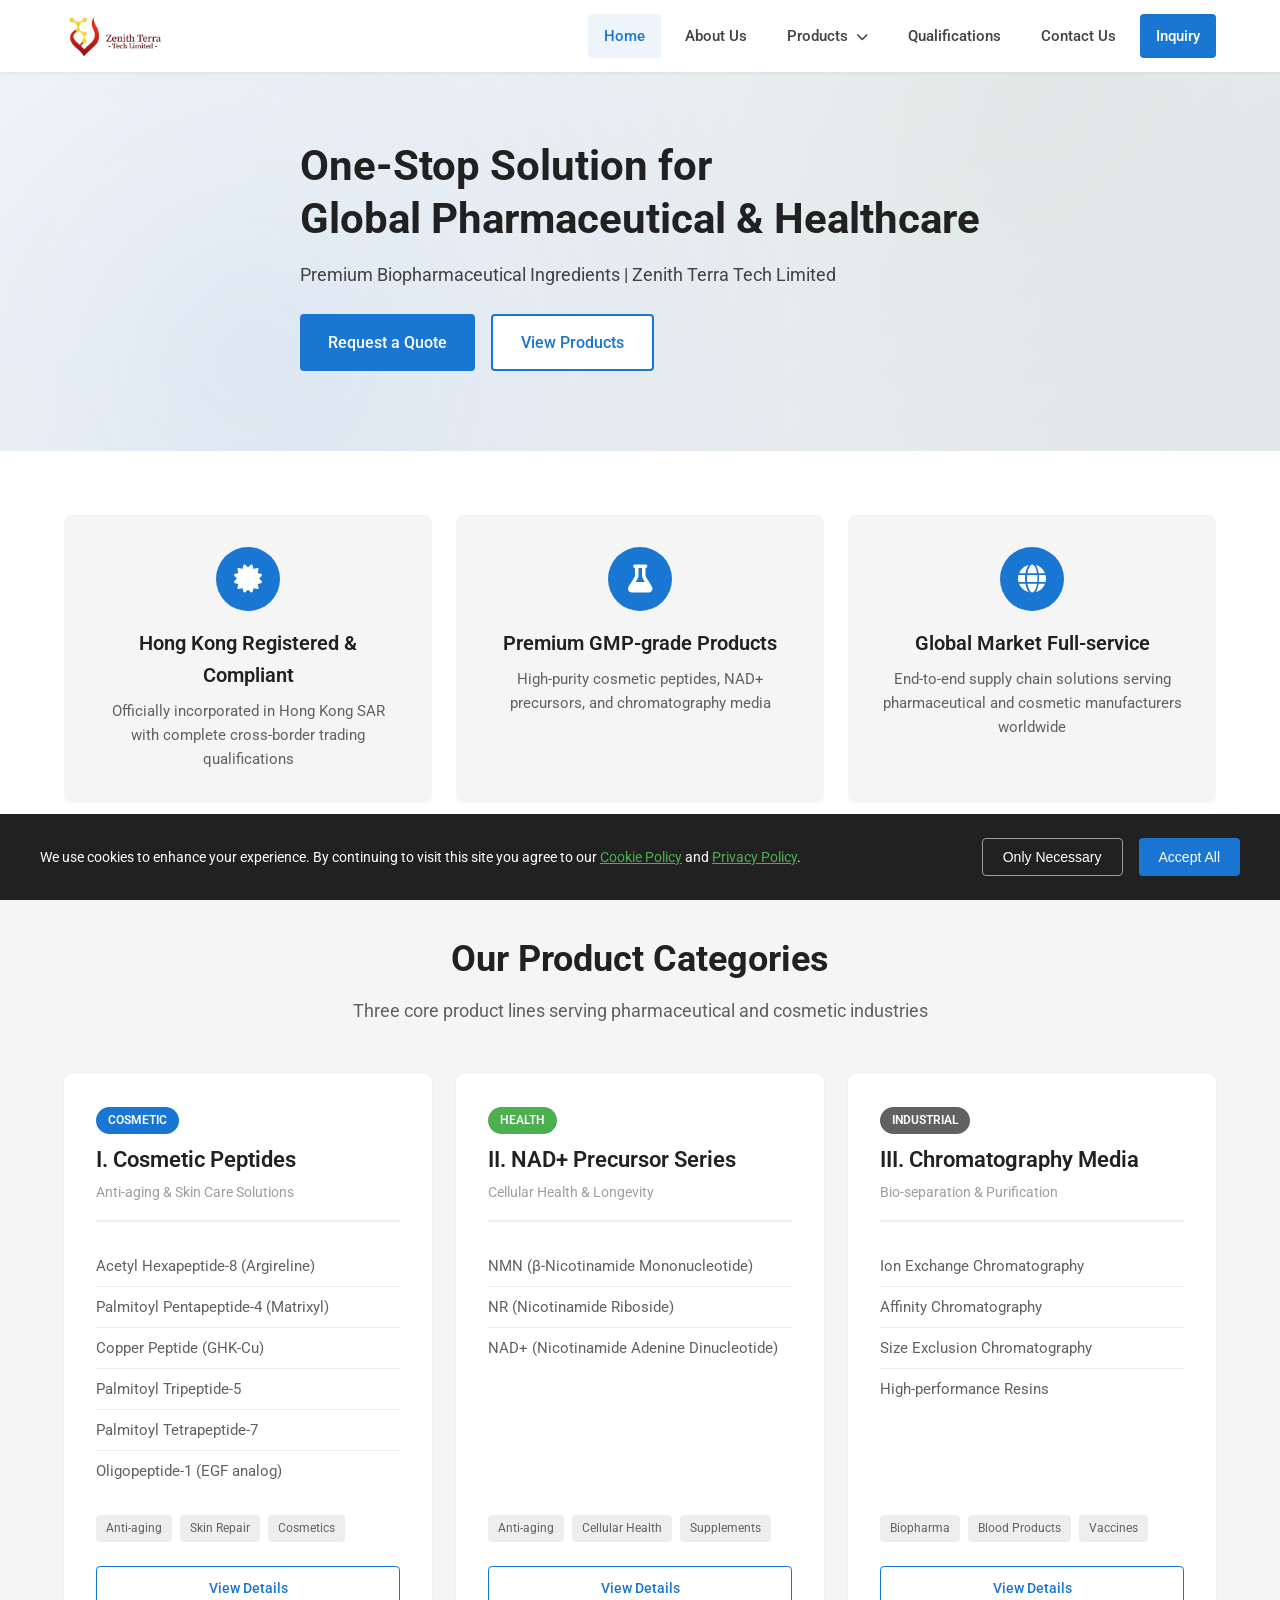
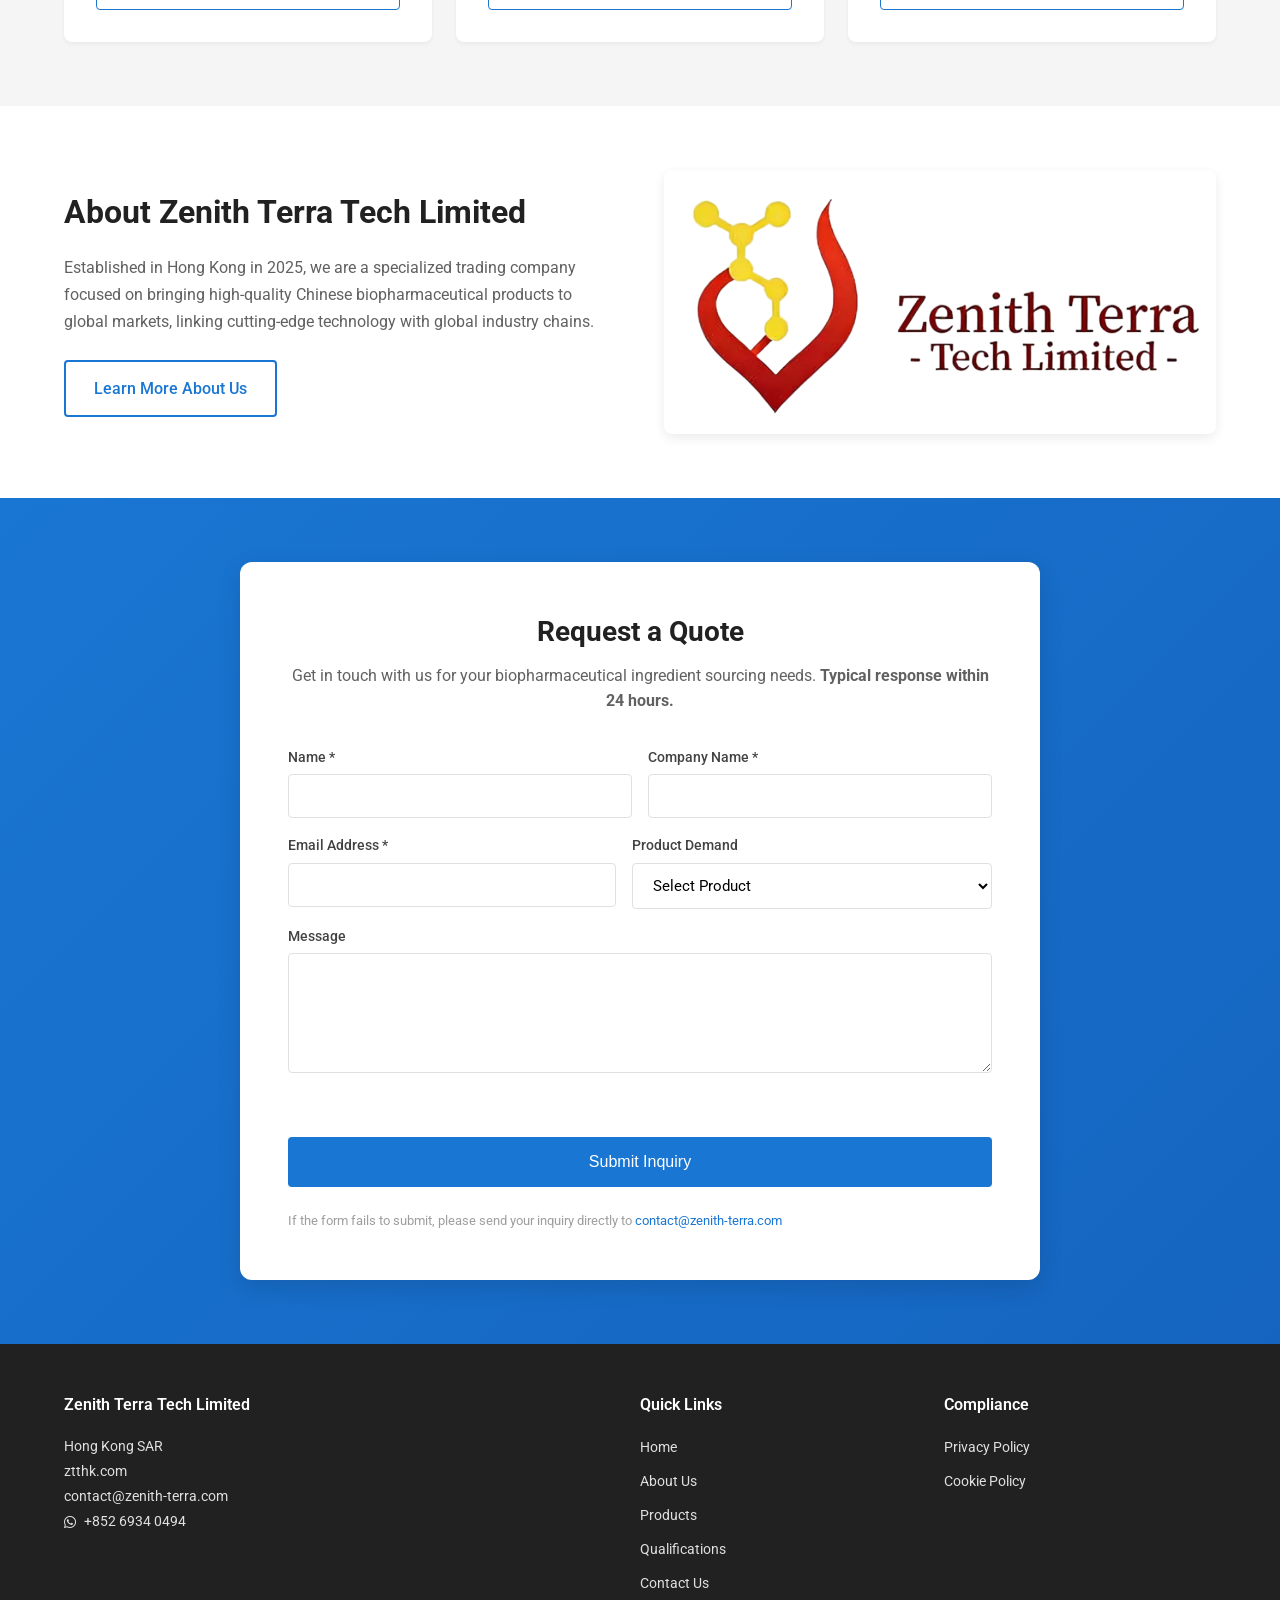
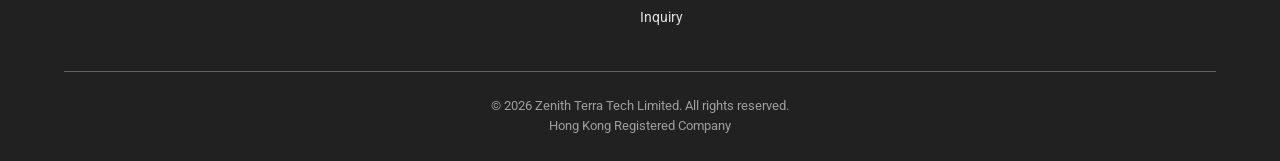
==== commit 59907134: "feat: add WhatsApp floating button to all pages" ====
--- a/index.html
+++ b/index.html
@@ -265,6 +265,18 @@
         </div>
     </section>
 
+    <!-- WhatsApp Floating Button -->
+    <div class="whatsapp-float">
+        <a href="https://wa.me/85269340494?text=Hi, I'm interested in your biopharmaceutical ingredients, please contact me with more details." 
+           class="whatsapp-float-btn" 
+           target="_blank" 
+           rel="noopener noreferrer"
+           aria-label="Chat on WhatsApp">
+            <i class="fab fa-whatsapp"></i>
+        </a>
+        <span class="whatsapp-float-tooltip">Chat with us on WhatsApp</span>
+    </div>
+
     <!-- Footer -->
     <footer class="footer">
         <div class="container">
--- a/styles.css
+++ b/styles.css
@@ -303,11 +303,11 @@
    ============================================ */
 .hero {
     position: relative;
-    min-height: 100vh;
+    min-height: auto;
+    padding: 140px 0 80px;
     display: flex;
     align-items: center;
     background: linear-gradient(135deg, #f5f7fa 0%, #e4e8ec 100%);
-    padding-top: 72px;
     overflow: hidden;
 }
 
@@ -325,21 +325,21 @@
 .hero-content {
     position: relative;
     max-width: 800px;
-    padding: var(--space-6) 0;
+    padding: 0;
 }
 
 .hero-title {
-    font-size: 48px;
+    font-size: 42px;
     font-weight: 700;
-    line-height: 1.2;
+    line-height: 1.25;
     color: var(--color-gray-900);
+    margin-bottom: var(--space-2);
+}
+
+.hero-subtitle {
+    font-size: 18px;
+    color: var(--color-gray-600);
     margin-bottom: var(--space-3);
-}
-
-.hero-subtitle {
-    font-size: 20px;
-    color: var(--color-gray-700);
-    margin-bottom: var(--space-4);
 }
 
 .hero-cta {
@@ -2051,3 +2051,126 @@
         text-decoration: underline;
     }
 }
+/* ============================================
+   WHATSAPP FLOATING BUTTON
+   ============================================ */
+.whatsapp-float {
+    position: fixed;
+    bottom: 24px;
+    right: 24px;
+    z-index: 9999;
+}
+
+.whatsapp-float-btn {
+    display: flex;
+    align-items: center;
+    justify-content: center;
+    width: 60px;
+    height: 60px;
+    background: #25D366;
+    color: #fff;
+    border-radius: 50%;
+    font-size: 32px;
+    box-shadow: 0 4px 12px rgba(37, 211, 102, 0.4), 0 2px 4px rgba(0,0,0,0.2);
+    transition: all 0.3s ease;
+    position: relative;
+    animation: whatsapp-pulse 2s infinite;
+}
+
+.whatsapp-float-btn:hover {
+    transform: scale(1.1) translateY(-2px);
+    box-shadow: 0 6px 20px rgba(37, 211, 102, 0.5), 0 4px 8px rgba(0,0,0,0.2);
+    background: #128C7E;
+}
+
+.whatsapp-float-btn::before {
+    content: '';
+    position: absolute;
+    top: 0;
+    left: 0;
+    right: 0;
+    bottom: 0;
+    border-radius: 50%;
+    border: 2px solid #25D366;
+    animation: whatsapp-ring 2s infinite;
+}
+
+.whatsapp-float-tooltip {
+    position: absolute;
+    right: 70px;
+    top: 50%;
+    transform: translateY(-50%);
+    background: var(--color-gray-900);
+    color: var(--color-white);
+    padding: 8px 16px;
+    border-radius: 8px;
+    font-size: 13px;
+    font-weight: 500;
+    white-space: nowrap;
+    opacity: 0;
+    visibility: hidden;
+    transition: all 0.3s ease;
+    box-shadow: 0 2px 8px rgba(0,0,0,0.15);
+}
+
+.whatsapp-float-tooltip::after {
+    content: '';
+    position: absolute;
+    right: -6px;
+    top: 50%;
+    transform: translateY(-50%);
+    border-width: 6px 0 6px 6px;
+    border-style: solid;
+    border-color: transparent transparent transparent var(--color-gray-900);
+}
+
+.whatsapp-float-btn:hover + .whatsapp-float-tooltip,
+.whatsapp-float-tooltip:hover {
+    opacity: 1;
+    visibility: visible;
+}
+
+@keyframes whatsapp-pulse {
+    0%, 100% {
+        transform: scale(1);
+    }
+    50% {
+        transform: scale(1.05);
+    }
+}
+
+@keyframes whatsapp-ring {
+    0% {
+        transform: scale(1);
+        opacity: 0.8;
+    }
+    100% {
+        transform: scale(1.6);
+        opacity: 0;
+    }
+}
+
+/* Mobile optimization */
+@media (max-width: 767px) {
+    .whatsapp-float {
+        bottom: 16px;
+        right: 16px;
+    }
+    
+    .whatsapp-float-btn {
+        width: 56px;
+        height: 56px;
+        font-size: 28px;
+    }
+    
+    .whatsapp-float-tooltip {
+        display: none;
+    }
+}
+
+/* Print: hide floating button */
+@media print {
+    .whatsapp-float {
+        display: none;
+    }
+}
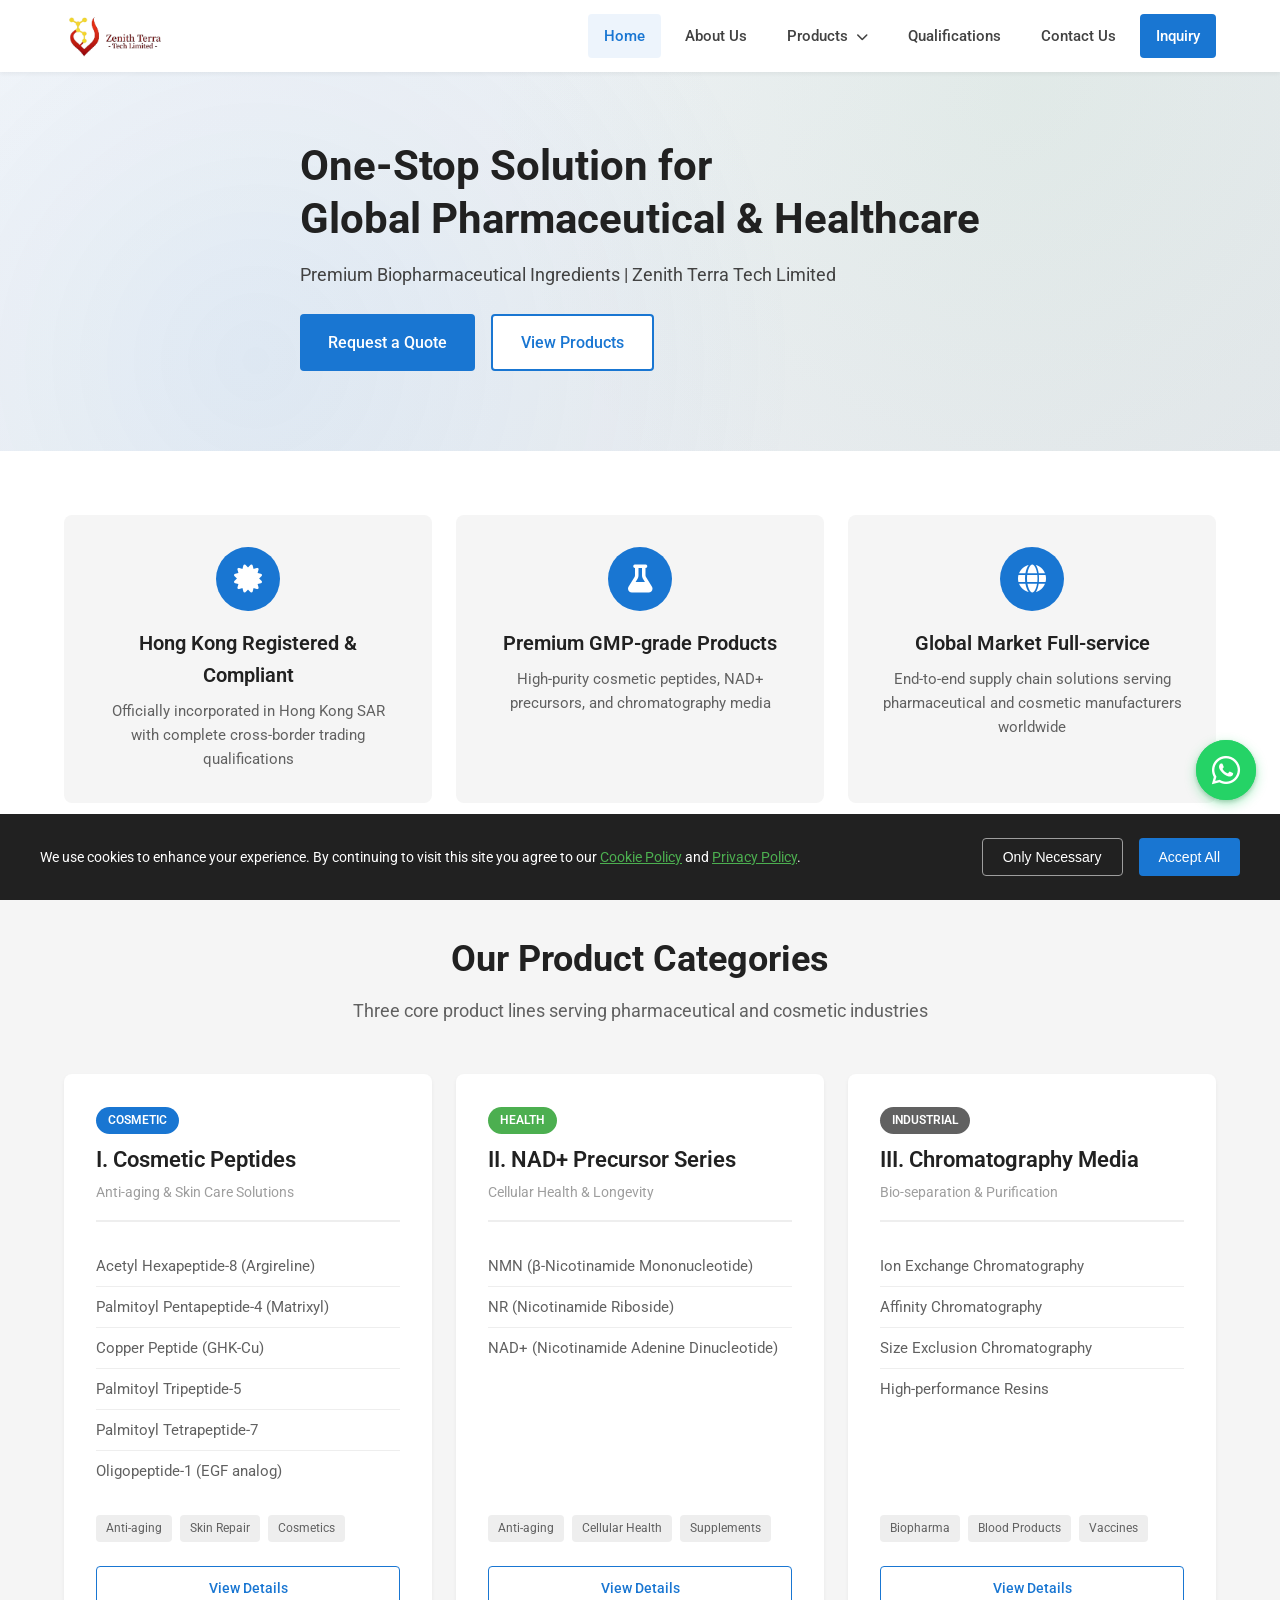
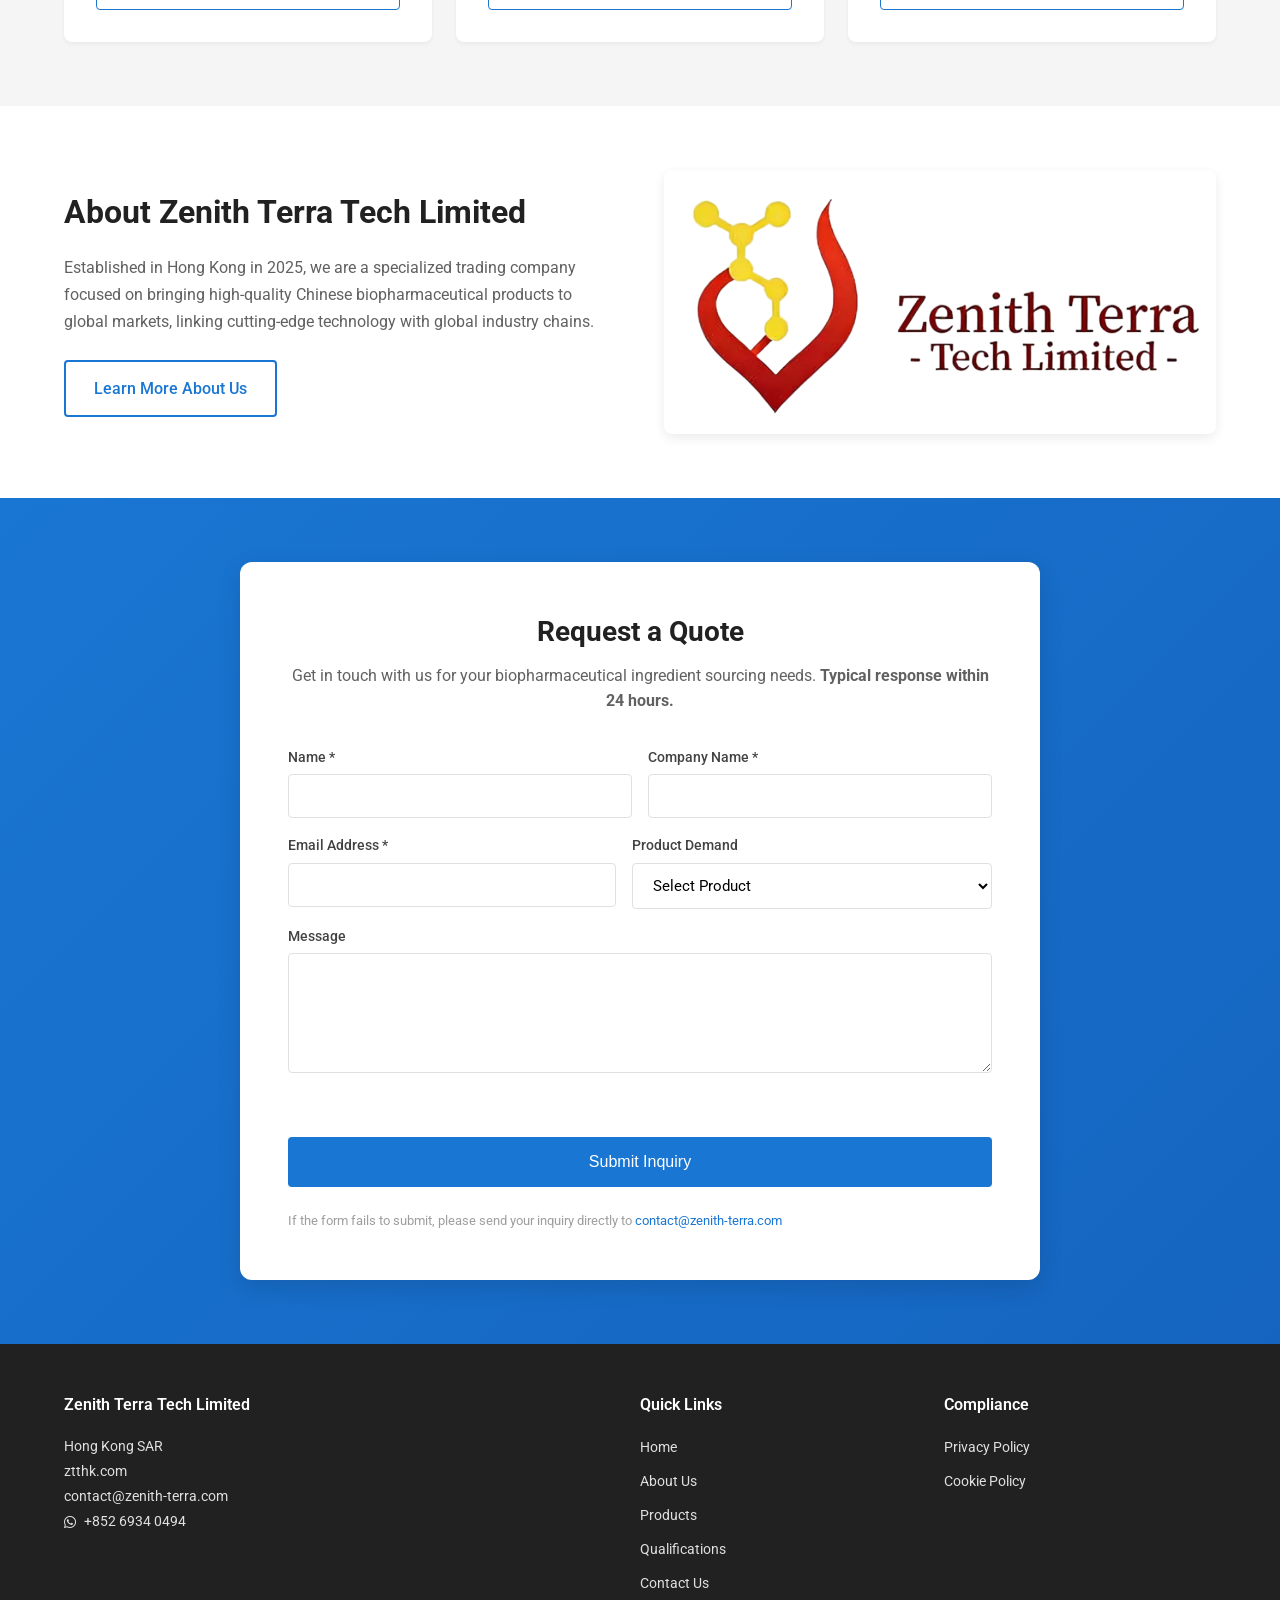
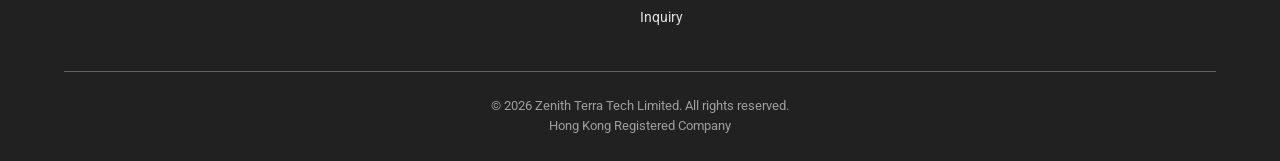
==== commit 7cf56174: "fix: use id selector and add touch events for mobile nav" ====
--- a/index.html
+++ b/index.html
@@ -45,7 +45,7 @@
             <div class="nav-brand">
                 <img src="images/logo.jpg" alt="Zenith Terra Tech Limited Logo" class="nav-logo">
             </div>
-            <button class="nav-toggle" onclick="toggleNav()">
+            <button class="nav-toggle" id="nav-toggle" aria-label="Toggle menu">
                 <i class="fas fa-bars"></i>
             </button>
             <ul class="nav-menu" id="nav-menu">
@@ -65,6 +65,9 @@
             </ul>
         </div>
     </nav>
+
+    <!-- Google Translate -->
+    <div id="google_translate_element"></div>
 
     <!-- Hero Section -->
     <section class="hero">
@@ -318,6 +321,19 @@
         </div>
     </footer>
 
-    <script src="script.js"></script>
+    <script src="script.js?v=2"></script>
+
+    <!-- Google Translate Script -->
+    <script type="text/javascript">
+        function googleTranslateElementInit() {
+            new google.translate.TranslateElement({
+                pageLanguage: 'en',
+                includedLanguages: 'ar,zh-CN,zh-TW,nl,fr,de,hi,id,it,ja,ko,pl,pt,ru,es,th,tr,vi',
+                layout: google.translate.TranslateElement.InlineLayout.SIMPLE,
+                autoDisplay: true
+            }, 'google_translate_element');
+        }
+    </script>
+    <script type="text/javascript" src="//translate.google.com/translate_a/element.js?cb=googleTranslateElementInit" async defer></script>
 </body>
 </html>
--- a/styles.css
+++ b/styles.css
@@ -1869,7 +1869,14 @@
 
 @media (max-width: 767px) {
     .nav-toggle {
-        display: block;
+        display: flex;
+        align-items: center;
+        justify-content: center;
+        width: 44px;
+        height: 44px;
+        background: var(--color-gray-50);
+        border-radius: var(--radius-sm);
+        z-index: 1001;
     }
     
     .nav-menu {
@@ -1877,12 +1884,16 @@
         top: 72px;
         left: 0;
         right: 0;
+        width: 100%;
         background: var(--color-white);
         flex-direction: column;
         padding: var(--space-2);
         box-shadow: var(--shadow-lg);
         transform: translateX(-100%);
-        transition: transform var(--transition-base);
+        transition: transform 0.3s ease;
+        z-index: 999;
+        max-height: calc(100vh - 72px);
+        overflow-y: auto;
     }
     
     .nav-menu.active {
@@ -1903,6 +1914,13 @@
         background: var(--color-gray-50);
         margin-top: var(--space-1);
         display: none;
+        overflow: hidden;
+        max-height: 0;
+        transition: max-height 0.3s ease;
+    }
+    
+    .nav-dropdown.active .dropdown-menu {
+        display: block;
     }
     
     .nav-dropdown:hover .dropdown-menu,
@@ -2056,25 +2074,26 @@
    ============================================ */
 .whatsapp-float {
     position: fixed;
-    bottom: 24px;
+    bottom: 100px;
     right: 24px;
     z-index: 9999;
 }
 
 .whatsapp-float-btn {
-    display: flex;
+    display: flex !important;
     align-items: center;
     justify-content: center;
     width: 60px;
     height: 60px;
-    background: #25D366;
-    color: #fff;
+    background: #25D366 !important;
+    color: #fff !important;
     border-radius: 50%;
     font-size: 32px;
     box-shadow: 0 4px 12px rgba(37, 211, 102, 0.4), 0 2px 4px rgba(0,0,0,0.2);
     transition: all 0.3s ease;
     position: relative;
     animation: whatsapp-pulse 2s infinite;
+    text-decoration: none !important;
 }
 
 .whatsapp-float-btn:hover {
@@ -2174,3 +2193,86 @@
         display: none;
     }
 }
+/* ============================================
+   GOOGLE TRANSLATE
+   ============================================ */
+#google_translate_element {
+    position: fixed;
+    top: 90px;
+    right: 24px;
+    z-index: 9998;
+    display: block !important;
+    visibility: visible !important;
+}
+
+/* Google Translate widget styling */
+.goog-te-gadget-simple {
+    background-color: var(--color-white) !important;
+    border: 1px solid var(--color-gray-300) !important;
+    border-radius: 8px !important;
+    padding: 8px 16px !important;
+    font-size: 14px !important;
+    font-family: var(--font-family) !important;
+    color: var(--color-gray-800) !important;
+    box-shadow: var(--shadow-sm) !important;
+    transition: all 0.3s ease !important;
+}
+
+.goog-te-gadget-simple:hover {
+    border-color: var(--color-primary) !important;
+    box-shadow: var(--shadow-md) !important;
+}
+
+.goog-te-gadget-simple .goog-te-menu-value {
+    color: var(--color-gray-800) !important;
+}
+
+.goog-te-gadget-simple .goog-te-menu-value span {
+    color: var(--color-primary) !important;
+}
+
+/* Hide Google Translate banner */
+.goog-te-banner-frame {
+    display: none !important;
+}
+
+body {
+    top: 0 !important;
+}
+
+/* Skip translate for certain elements */
+.notranslate {
+    display: inline-block;
+}
+
+/* Mobile responsive */
+@media (max-width: 767px) {
+    #google_translate_element {
+        top: 80px;
+        right: 16px;
+    }
+    
+    .goog-te-gadget-simple {
+        padding: 6px 10px !important;
+        font-size: 12px !important;
+    }
+}
+
+@media (max-width: 479px) {
+    #google_translate_element {
+        top: 76px;
+        right: 12px;
+    }
+    
+    .goog-te-gadget-simple {
+        padding: 4px 8px !important;
+        font-size: 11px !important;
+    }
+}
+
+/* Print: hide translate button */
+@media print {
+    #google_translate_element {
+        display: none !important;
+    }
+}
